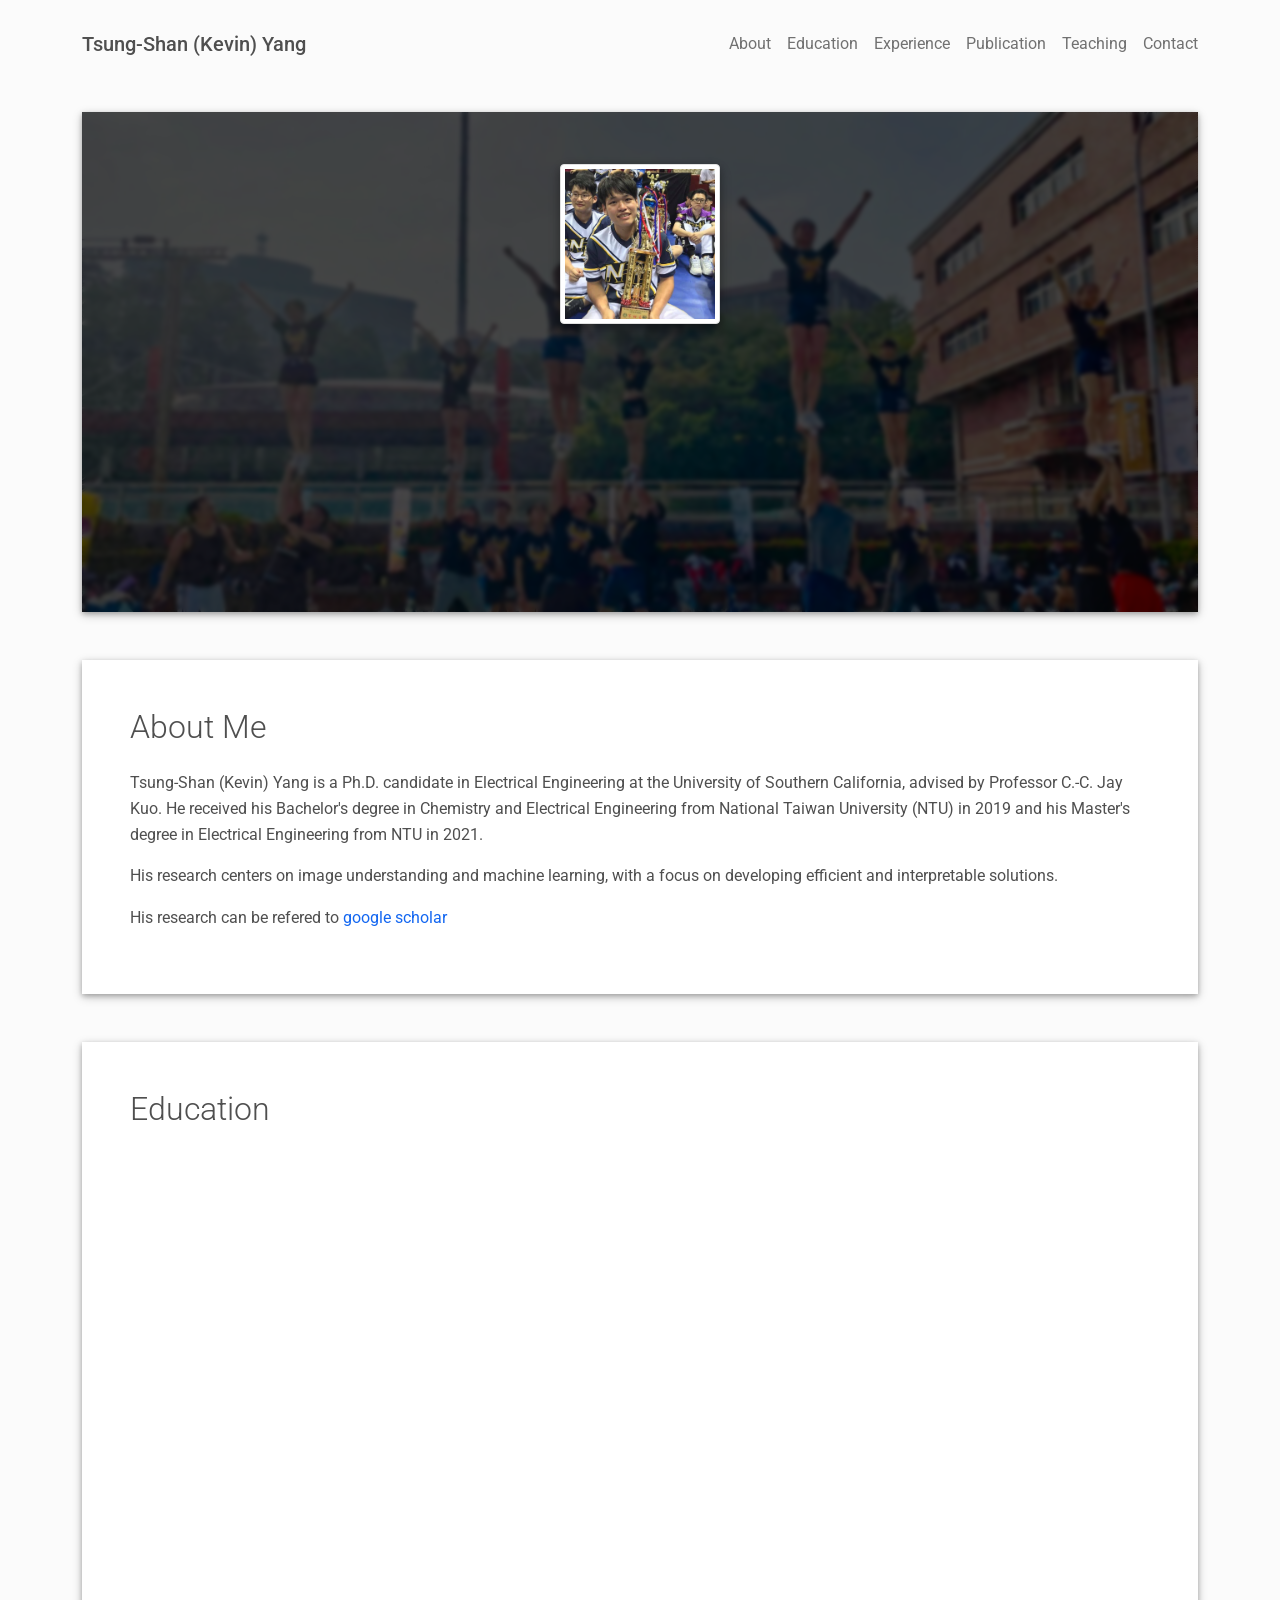
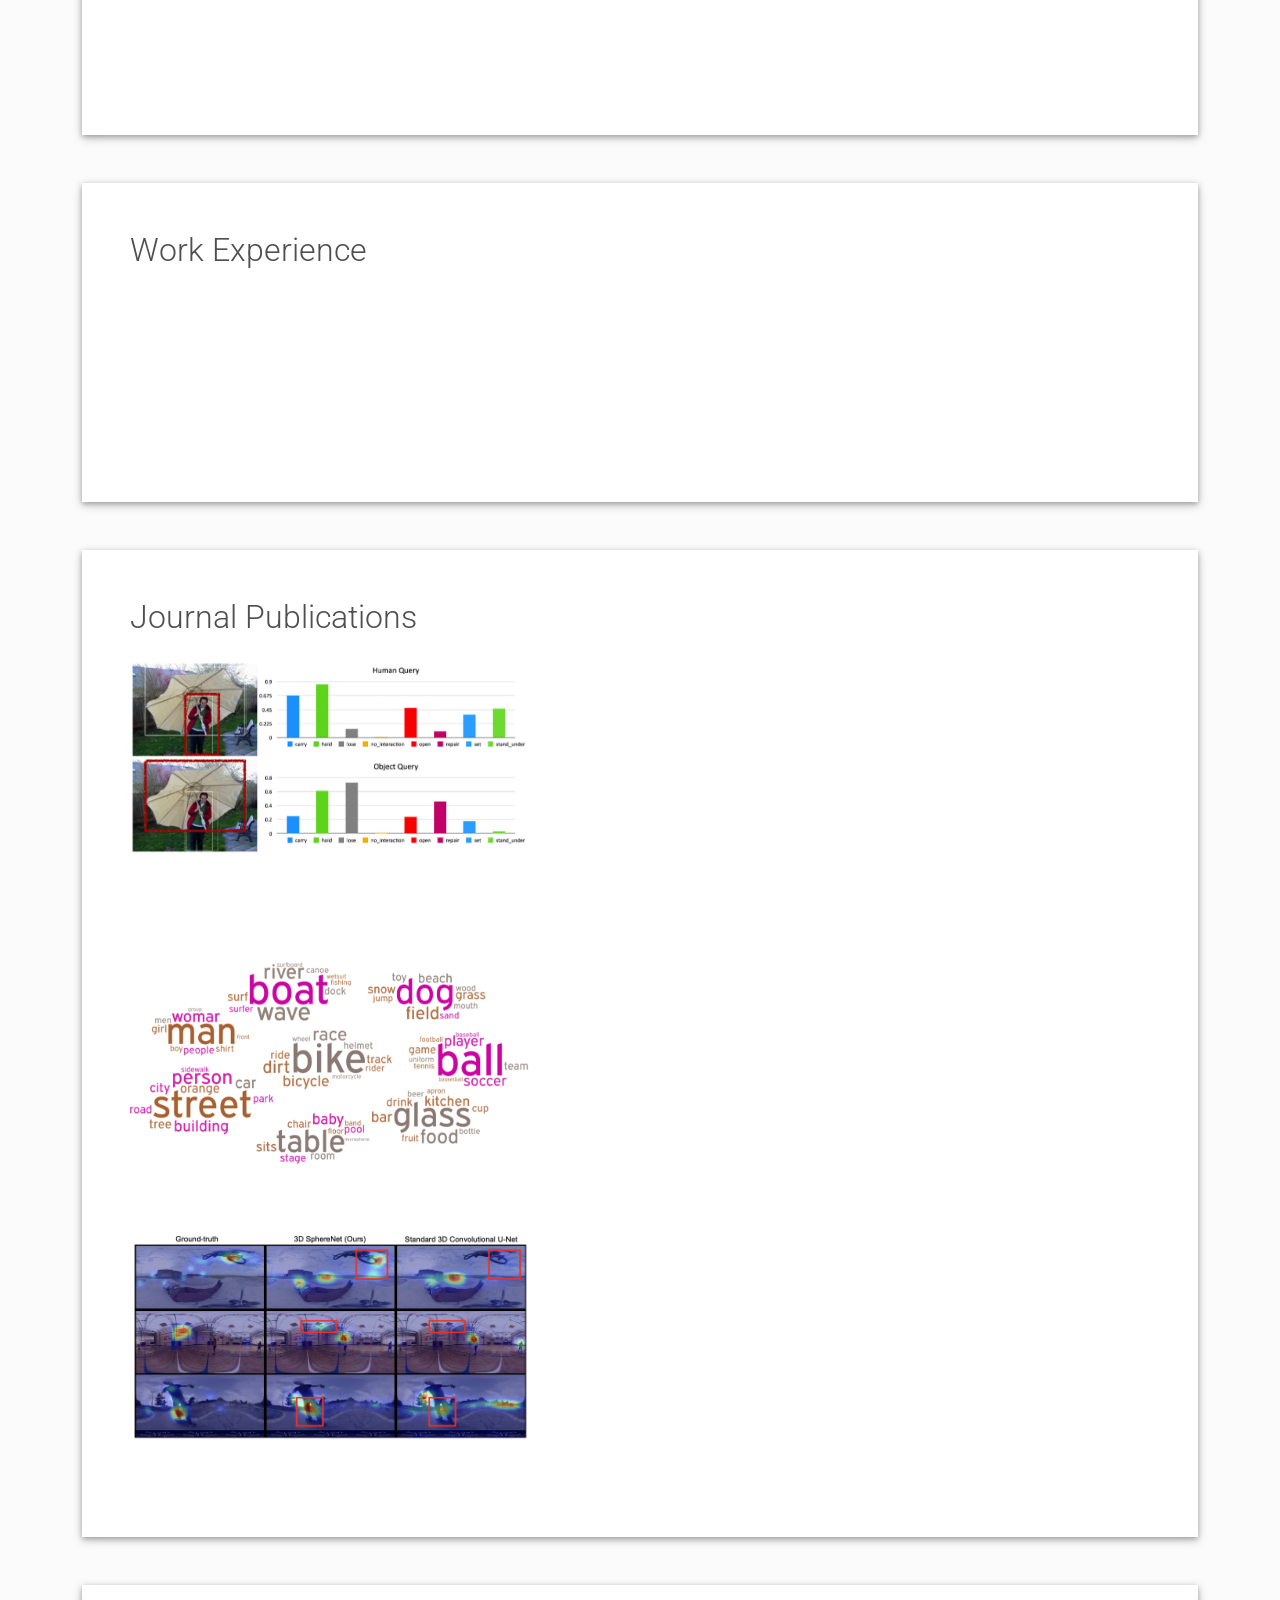
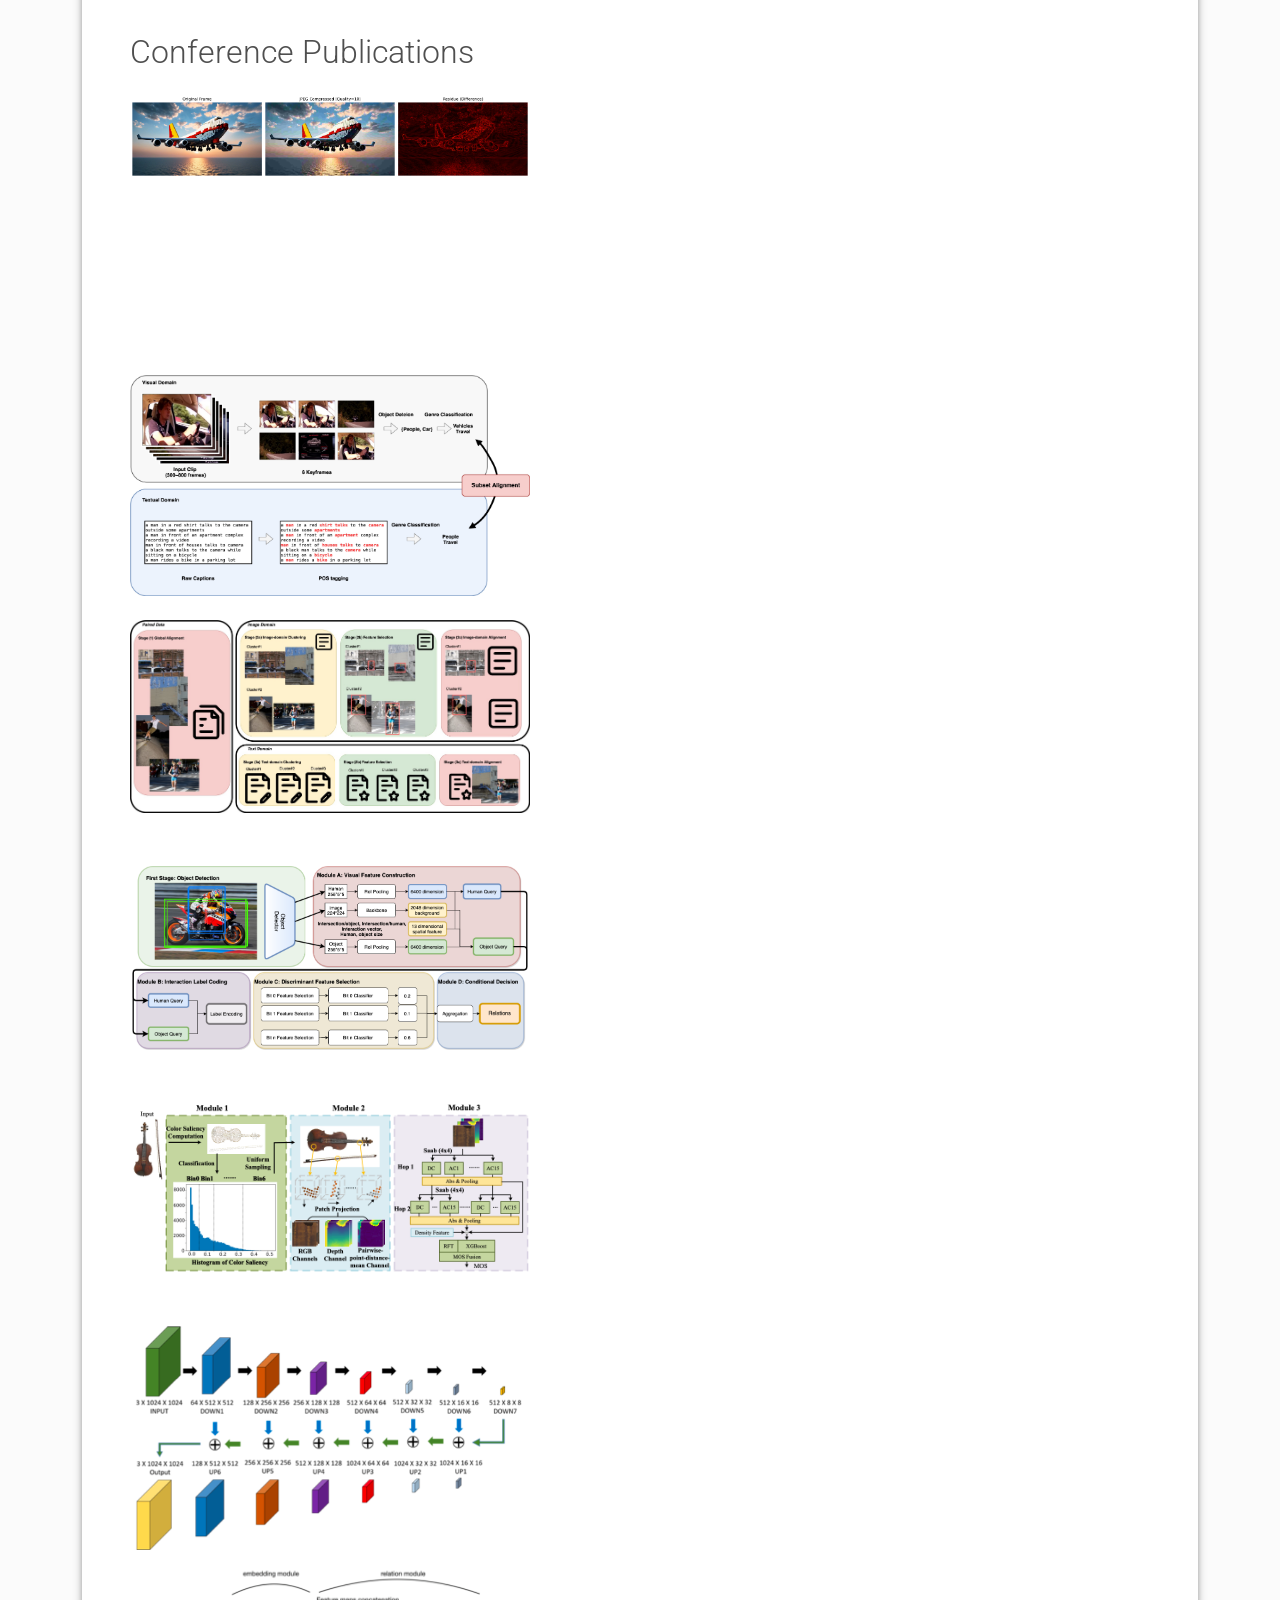
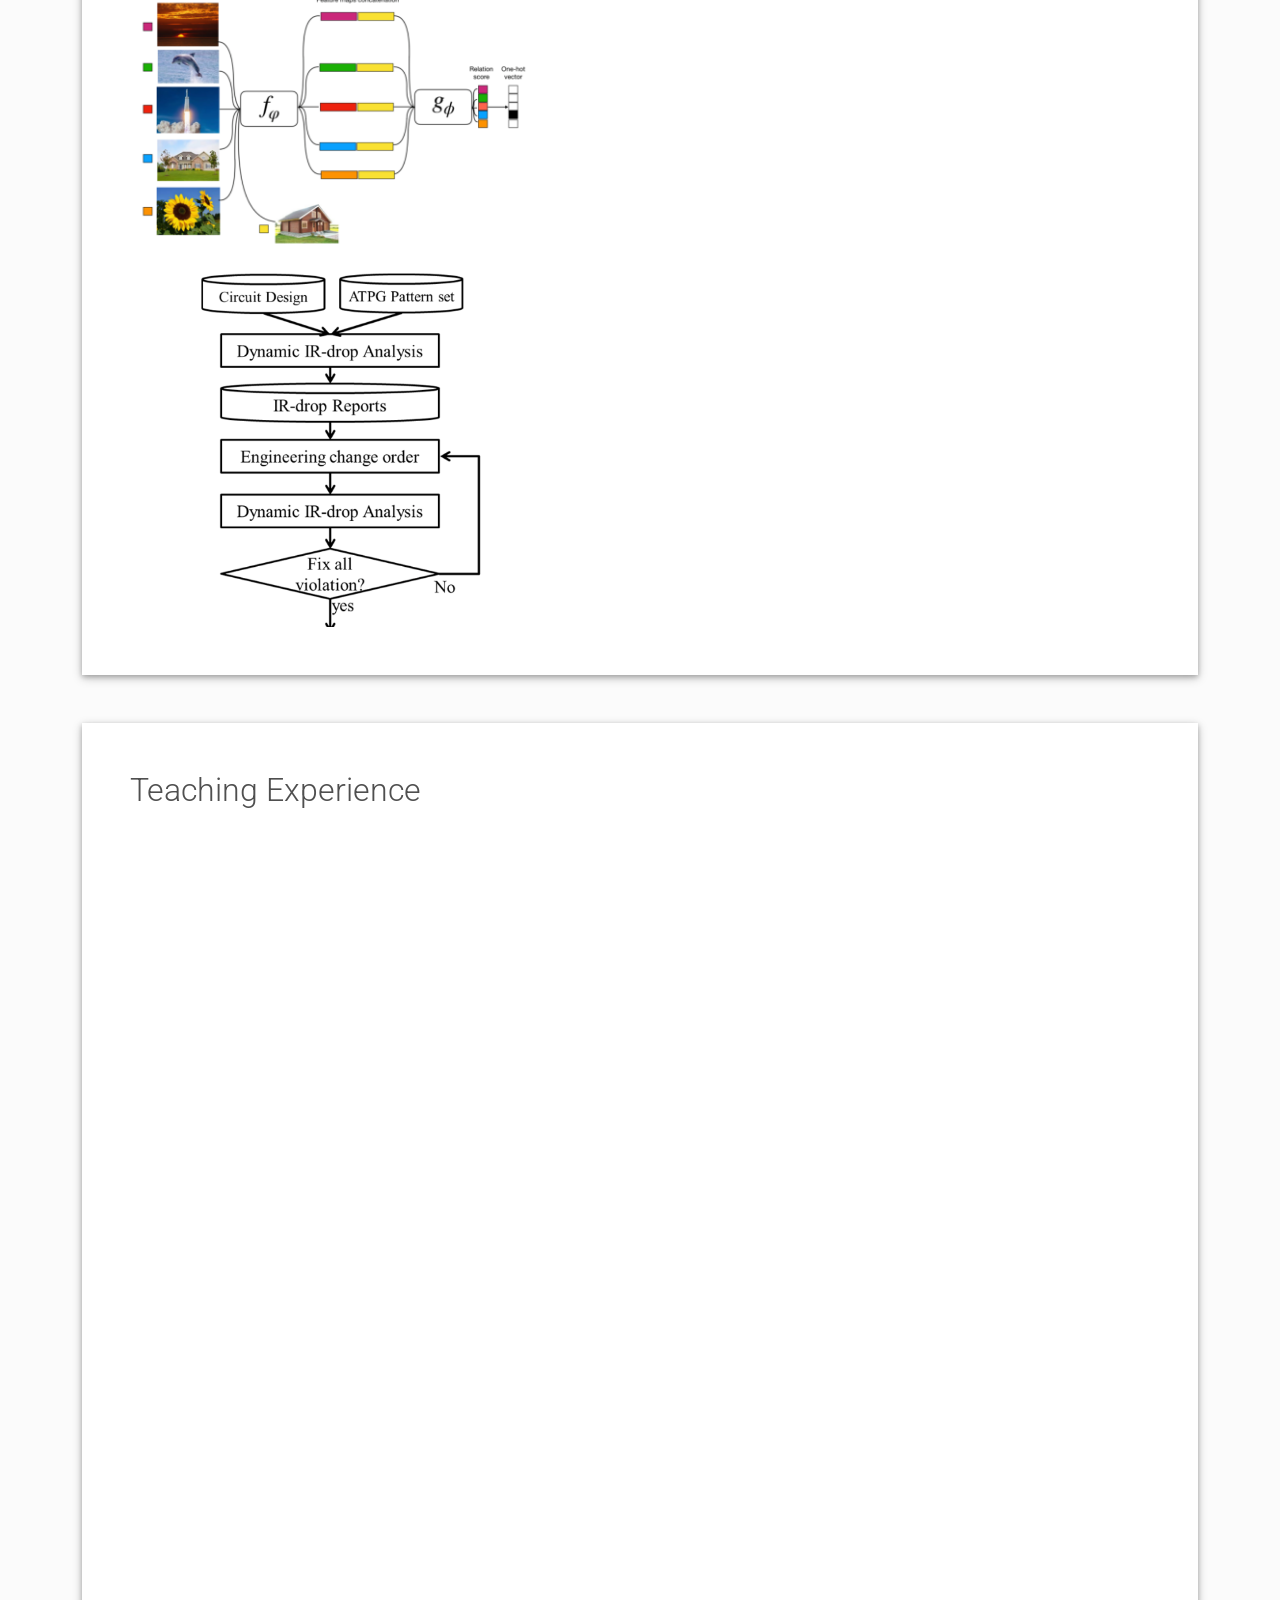
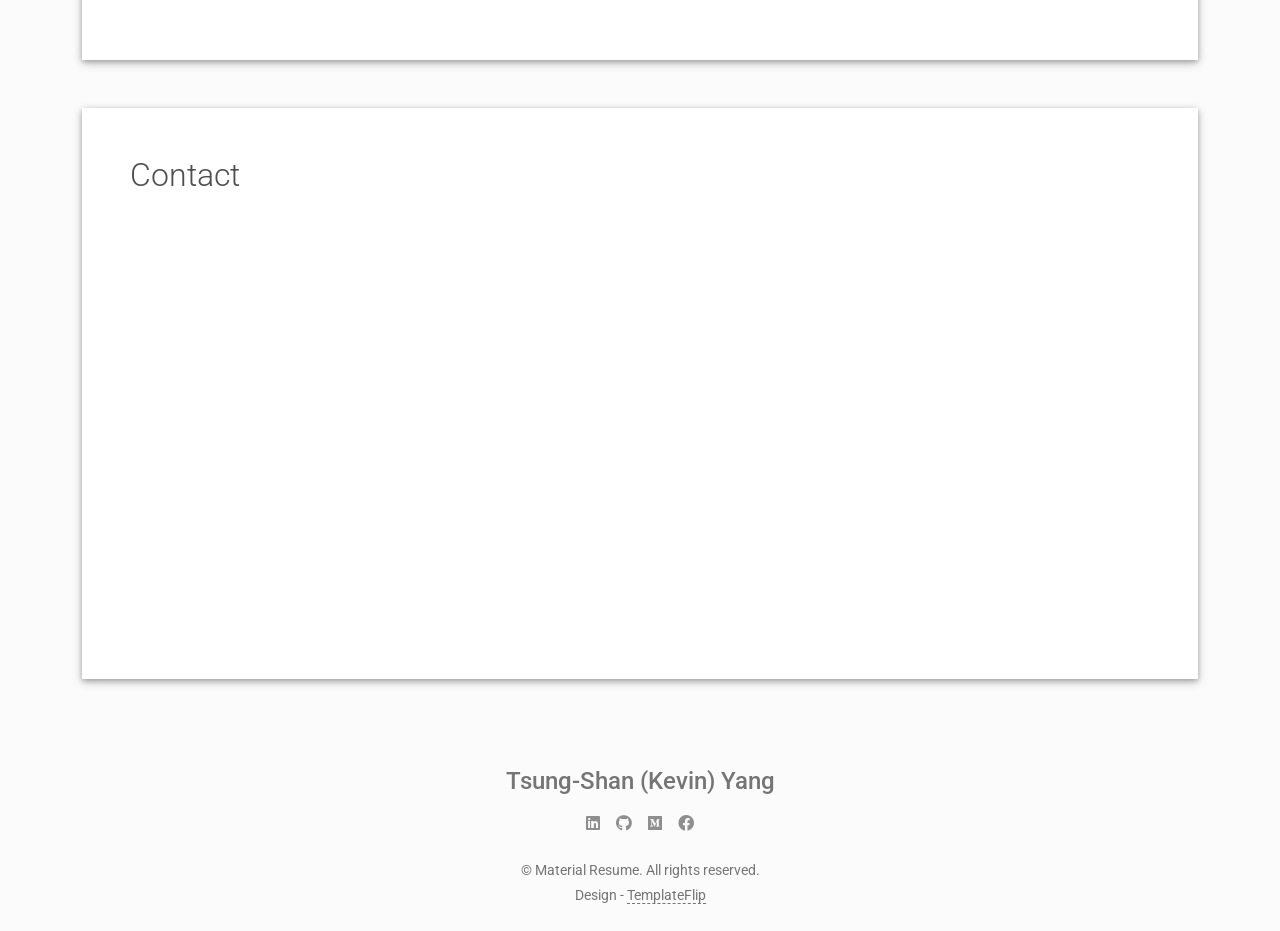
==== index.html @ 8531322b "[1110] update APSIPA, WACV" ====
<!DOCTYPE html>
<html lang="en-US">
  <head>
    <meta charset="UTF-8">
    <meta http-equiv="X-UA-Compatible" content="IE=edge">
    <meta name="viewport" content="width=device-width, initial-scale=1">
    <title> Tsung-Shan (Kevin) Yang </title>
    <link rel="icon" type="image/x-icon" href="favicon.ico">
    <link rel="preconnect" href="https://fonts.gstatic.com" crossorigin="crossorigin"/>
    <link rel="preload" as="style" href="https://fonts.googleapis.com/css2?family=Poppins:wght@600&amp;family=Roboto:wght@300;400;500;700&amp;display=swap"/>
    <link rel="stylesheet" href="https://fonts.googleapis.com/css2?family=Poppins:wght@600&amp;family=Roboto:wght@300;400;500;700&amp;display=swap" media="print" onload="this.media='all'"/>
    <noscript>
      <link rel="stylesheet" href="https://fonts.googleapis.com/css2?family=Poppins:wght@600&amp;family=Roboto:wght@300;400;500;700&amp;display=swap"/>
    </noscript>
    <link href="css/font-awesome/css/all.min.css?ver=1.2.1" rel="stylesheet">
    <link href="css/mdb.min.css?ver=1.2.1" rel="stylesheet">
    <link href="css/aos.css?ver=1.2.1" rel="stylesheet">
    <link href="css/main.css?ver=1.2.1" rel="stylesheet">
    <noscript>
      <style type="text/css">
        [data-aos] {
            opacity: 1 !important;
            transform: translate(0) scale(1) !important;
        }
      </style>
    </noscript>
  </head>
  <body class="bg-light" id="top">
    <header class="d-print-none">
      <div class="container text-center text-lg-left">
        <div class="pt-4 clearfix">
          <h1 class="site-title mb-0">Tsung-Shan (Kevin) Yang</h1>
          <div class="site-nav">
            <nav role="navigation">
              <ul class="nav justify-content-center">
                <li class="nav-item"><a class="nav-link" href="#about" title="About"><span class="menu-title">About</span></a>
                </li>
                <li class="nav-item"><a class="nav-link" href="#education" title="Education"><span class="menu-title">Education</span></a>
                </li>
                <li class="nav-item"><a class="nav-link" href="#working" title="Working"><span class="menu-title">Experience</span></a>
                </li>
                <li class="nav-item"><a class="nav-link" href="#journal-publication" title="Publication"><span class="menu-title">Publication</span></a>
                </li>
                <li class="nav-item"><a class="nav-link" href="#teaching" title="Teaching"><span class="menu-title">Teaching</span></a>
                </li>
                <li class="nav-item"><a class="nav-link" href="#contact" title="Contact"><span class="menu-title">Contact</span></a>
                </li>
              </ul>
            </nav>
          </div>
        </div>
      </div>
    </header>
    <div class="page-content">
      <div class="container">
<div class="resume-container">
  <div class="shadow-1-strong bg-white my-5" id="intro">
    <div class="bg-info text-white">
      <div class="cover bg-image"><img src="images/header-background.jpg"/>
        <div class="mask" style="background-color: rgba(0, 0, 0, 0.7);backdrop-filter: blur(2px);">
          <div class="text-center p-5">
            <div class="avatar p-1"><img class="img-thumbnail shadow-2-strong" src="images/headshot.jpg" width="160" height="160"/></div>
            <div class="header-bio mt-3">
              <div data-aos="zoom-in" data-aos-delay="0">
                <h2 class="h2">Tsung-Shan (Kevin) Yang</h2>
                <p>PhD Candidate at University of Southern California</p>
              </div>
              <div class="header-social mb-3 d-print-none" data-aos="zoom-in" data-aos-delay="200">
                <nav role="navigation">
                  <ul class="nav justify-content-center">
                    <li class="nav-item"><a class="nav-link" href="https://www.linkedin.com/in/tsung-shan-yang" title="Linkedin"><i class="fab fa-linkedin"></i><span class="menu-title sr-only">Linkedin</span></a>
                    </li>
                    <li class="nav-item"><a class="nav-link" href="https://github.com/keevin60907" title="Github"><i class="fab fa-github"></i><span class="menu-title sr-only">Github</span></a>
                    </li>
                    <li class="nav-item"><a class="nav-link" href="https://medium.com/@kevin60907" title="Medium"><i class="fab fa-medium"></i><span class="menu-title sr-only">Medium</span></a>
                    </li>
                    <li class="nav-item"><a class="nav-link" href="https://www.facebook.com/yang.tsungshan" title="Facebook"><i class="fab fa-facebook"></i><span class="menu-title sr-only">Facebook</span></a>
                    </li>
                  </ul>
                </nav>
              </div>
              <div class="d-print-none"><a target="_blank" class="btn btn-outline-light btn-lg shadow-sm mt-1 me-3" href="document/CV-Kevin_Yang.pdf" data-aos="fade-right" data-aos-delay="700">Download CV</a>
                <a class="btn btn-info btn-lg shadow-sm mt-1" href="#contact" data-aos="fade-left" data-aos-delay="700">Contact Me</a>
              </div>
            </div>
          </div>
        </div>
      </div>
    </div>
  </div>
  <div class="shadow-1-strong bg-white my-5 p-5" id="about">
    <div class="about-section">
      <div class="row">
          <h2 class="h2 fw-light mb-4">About Me</h2>
          <p> Tsung-Shan (Kevin) Yang is a Ph.D. candidate in Electrical Engineering at the University of Southern California, advised by Professor C.-C. Jay Kuo. He received his Bachelor's degree in Chemistry and Electrical Engineering from National Taiwan University (NTU) in 2019 and his Master's degree in Electrical Engineering from NTU in 2021.</p> 
          <p> His research centers on image understanding and machine learning, with a focus on developing efficient and interpretable solutions.</p>
          <p> His research can be refered to <a target="_blank" href="https://scholar.google.com/citations?user=rKBY1bEAAAAJ&hl=en" title="google scholar"> google scholar</a></p>
      </div>
    </div>
  </div>
  <div class="shadow-1-strong bg-white my-5 p-5" id="education">
    <div class="education-section">
      <h2 class="h2 fw-light mb-4">Education</h2>
      <div class="timeline">
        <div class="timeline-card timeline-card-success" data-aos="fade-in" data-aos-delay="0">
          <div class="timeline-head px-4 pt-3">
            <div class="h5">Ph.D. Candidate <span class="text-muted h6">from University of Southern California, <i>CA, USA</i></span>          
            </div>
          </div>
          <div class="timeline-body px-4 pb-4">
            <div class="text-muted text-small mb-3">Aug 2022 - Present</div>
            <div> Adivisor: Professor C.-C. Jay Kuo <br> Thesis: Interpretable and Efficient Multi-Modal Data Interplay: Algorithms and Applications </div>
          </div>
        </div>
        <div class="timeline-card timeline-card-success" data-aos="fade-in" data-aos-delay="0">
          <div class="timeline-head px-4 pt-3">
            <div class="h5">Master of Science <span class="text-muted h6">from National Taiwan University, <i>Taipei, Taiwan</i></span>          </div>
          </div>
          <div class="timeline-body px-4 pb-4">
            <div class="text-muted text-small mb-3">Sep 2019 - Jun 2021</div>
            <div> Major in data science <br> Master thesis: <a target="_blank" href="document/publication/Thesis.pdf" title="master thesis"> "Omnidirectional Image Encoding" </a> <br> GPA: 4.04/4.30 </div>
          </div>
        </div>
        <div class="timeline-card timeline-card-success" data-aos="fade-in" data-aos-delay="200">
          <div class="timeline-head px-4 pt-3">
            <div class="h5">Bachelor of Science <span class="text-muted h6">from National Taiwan University, <i>Taipei, Taiwan</i></span>          </div>
          </div>
          <div class="timeline-body px-4 pb-4">
            <div class="text-muted text-small mb-3">Sep 2014 - Jun 2019</div>
            <div> Double major in Chemistry and Electrical Engineering <br> GPA: 3.81/4.30 <br> Dean's List for 2 semesters (2014 Fall, 2015 Spring)</div>
          </div>
        </div>
      </div>
    </div>
  </div>
  <div class="shadow-1-strong bg-white my-5 p-5" id="working">
    <div class="work-experience-section">
      <h2 class="h2 fw-light mb-4"> Work Experience </h2>
      <div class="timeline">
        <div class="timeline-card timeline-card-info" data-aos="fade-in" data-aos-delay="0">
          <div class="timeline-head px-4 pt-3">
            <div class="h5"> Machine Learning Engineer <span class="text-muted h6"> at TikTok Inc. </span></div>
          </div>
          <div class="timeline-body px-4 pb-4">
            <div class="text-muted text-small mb-3"> 2025 May - Present </div>
            <div> Developed an efficient AI-generated video detection model using lightweight architectures.
              <br> Achieved state-of-the-art performance with only 3% of model parameters and a 98% reduction in inference time. 
            </div>
          </div>
        </div>
      </div>
    </div>
  </div>
  <div class="shadow-1-strong bg-white my-5 p-5 d-print-none" id="journal-publication">
    <div class="publication-section">
      <h2 class="h2 fw-light mb-4">Journal Publications</h2>
    
      <div class="row g-0">
        <div class="col-md-6"><a href="document/publication/CVIU25.pdf" target="_blank"><img class="img-fluid" src="images/CVIU25.png" width="400" height="250"/></a></div>
        <div class="col-md-6 d-flex align-items-center" data-aos="fade-right" data-aos-delay="30">
          <div class="m-4 mt-md-2">
            <p class="text-teal text-small"> HOI Detection / Image Understanding / Green Learning </p>
            <h3> Efficient human–object-interaction (EHOI) detection via interaction label coding and Conditional Decision </h3>
            <p class="text-muted"> <i> Computer Vision and Image Understanding (2025) </i> </p>
            <p class="text-muted"> A lightweight and human sensible human-object interaction detector. </p>
          </div>
        </div>
      </div>

      <div class="row g-0">
        <div class="col-md-6"><a href="document/publication/APSIPA_TSIP25.pdf" target="_blank"><img class="img-fluid" src="images/TSIP25.png" width="400" height="250"/></a></div>
        <div class="col-md-6 d-flex align-items-center" data-aos="fade-left" data-aos-delay="30">
          <div class="m-4 mt-md-2">
            <p class="text-teal text-small"> Multimodal Alignment / Image Understanding / Green Learning </p>
            <h3> Image-Text Retrieval via Green Explainable Multi-modal Alignment (GEMMA) </h3>
            <p class="text-muted"> <i> APSIPA Transactions on Signal and Information Processing (2025) </i> </p>
            <p class="text-muted"> Explainable alignment for features from two separately trained models in different modalities (image and text). </p>
          </div>
        </div>
      </div>

      <div class="row g-0">
        <div class="col-md-6"><a href="document/publication/Access23.pdf" target="_blank"><img class="img-fluid" src="images/Access23.png" width="400" height="250"/></a></div>
        <div class="col-md-6 d-flex align-items-center" data-aos="fade-right" data-aos-delay="30">
          <div class="m-4 mt-md-2">
            <p class="text-teal text-small"> Omnidirectional Video / Saliency Detection / Center Bias </p>
            <h3> Viewing Bias Matters in 360 Videos Visual Saliency Prediction </h3>
            <p class="text-muted"> <i> IEEE Access (2023) </i> </p>
            <p class="text-muted"> Statistically analyze the human-bias in saliency maps and generalize the spherical kernel to time series data. </p>
          </div>
        </div>
      </div>
    </div>
  </div>

  <!-- Conference Publications -->
  <div class="shadow-1-strong bg-white my-5 p-5 d-print-none" id="conference-publication">
    <div class="publication-section">
      <h2 class="h2 fw-light mb-4">Conference Publications</h2>
      <div class="row g-0">
        <div class="col-md-6"><a href="document/publication/WACV26.pdf" target="_blank"><img class="img-fluid" src="images/WACV26.png" width="400" height="250"/></a></div>
        <div class="col-md-6 d-flex align-items-center" data-aos="fade-right" data-aos-delay="30">
          <div class="m-4 mt-md-2">
            <p class="text-teal text-small"> Video Understanding / Generated Content Detection / Efficient AI</p>
            <h3> SVD-Det: A Lightweight Framework for Video Forgery Detection Using Semantic and Visual Defect Cues <i>(WACV' 26)</i></h3>
            <p class="text-muted"> 97% smaller, 98% faster, while achieving +2.7% higher AUC for AIGC video forgery detection. </p>
          </div>
        </div>
      </div>
      <div class="row g-0">
        <div class="col-md-6"><a href="document/publication/APSIPA25.pdf" target="_blank"><img class="img-fluid" src="images/APSIPA25.jpg" width="400" height="250"/></a></div>
        <div class="col-md-6 d-flex align-items-center" data-aos="fade-left" data-aos-delay="30">
          <div class="m-4 mt-md-2">
            <p class="text-teal text-small"> Multimodal Alignment / Video Understanding / Green Learning </p>
            <h3> Interpretable Video-Text Alignment (VTA) for Cross-Modal Retrieval <i>(APSIPA ASC' 24)</i></h3>
            <p class="text-muted"> Deploy an explainable ranking pipeline for video-text retrieval, reducing 97% trainable parameters. </p>
          </div>
        </div>
      </div>
      <div class="row g-0">
        <div class="col-md-6"><a href="document/publication/APSIPA24.pdf" target="_blank"><img class="img-fluid" src="images/APSIPA24.jpg" width="400" height="250"/></a></div>
        <div class="col-md-6 d-flex align-items-center" data-aos="fade-right" data-aos-delay="30">
          <div class="m-4 mt-md-2">
            <p class="text-teal text-small"> Multimodal Alignment / Image Understanding / Green Learning </p>
            <h3> GMA: Green Multi-Modal Alignment for Image-Text Retrieval <i>(APSIPA ASC' 24)</i></h3>
            <p class="text-muted"> Explainable alignment for features from two separately trained models in different modalities (image and text). </p>
          </div>
        </div>
      </div>
      <div class="row g-0">
        <div class="col-md-6"><a href="document/publication/MIPR24.pdf" target="_blank"><img class="img-fluid" src="images/MIPR24.jpg" width="400" height="250"/></a></div>
        <div class="col-md-6 d-flex align-items-center" data-aos="fade-left" data-aos-delay="30">
          <div class="m-4 mt-md-2">
            <p class="text-teal text-small"> Human-Object Interaction Detection / Image Understanding / Green Learning </p>
            <h3> GHOI: A Green Human-Object-Interaction Detector <i>(IEEE MIPR' 24)</i></h3>
            <p class="text-muted"> A lightweight and human sensible human-object interaction detector. </p>
          </div>
        </div>
      </div>
      <div class="row g-0">
        <div class="col-md-6"><a href="document/publication/ICIP23.pdf" target="_blank"><img class="img-fluid" src="images/ICIP23.png" width="400" height="250"/></a></div>
        <div class="col-md-6 d-flex align-items-center" data-aos="fade-right" data-aos-delay="30">
          <div class="m-4 mt-md-2">
            <p class="text-teal text-small"> Point Cloud / Quality Assessment / Green Learning </p>
            <h3> BPQA: A Blind Point Cloud Quality Assessment Method <i>(IEEE ICIP' 23)</i></h3>
            <p class="text-muted"> A point cloud quality assessment with statistical feature extraction and interpretable learning scheme. </p>
          </div>
        </div>
      </div>
      <div class="row g-0">
        <div class="col-md-6"><a href="document/publication/CVPR20.pdf" target="_blank"><img class="img-fluid" src="images/CVPR20.jpg" width="400" height="250"/></a></div>
        <div class="col-md-6 d-flex align-items-center" data-aos="fade-left" data-aos-delay="30">
          <div class="m-4 mt-md-2">
            <p class="text-teal text-small"> Dehazing / Real World Image / Deep Learning </p>
            <h3> NTIRE 2020 Challenge on NonHomogeneous Dehazing <i>(IEEE CVPR' 20)</i></h3>
            <p class="text-muted"> Propose an attention refinement block of the deep learning model. </p>
          </div>
        </div>
      </div>
      <div class="row g-0">
        <div class="col-md-6"><a href="document/publication/CVGIP18.pdf" target="_blank"><img class="img-fluid" src="images/CVGIP18.jpg" width="400" height="250"/></a></div>
        <div class="col-md-6 d-flex align-items-center" data-aos="fade-right" data-aos-delay="30">
          <div class="m-4 mt-md-2">
            <p class="text-teal text-small"> Few Shot Learning / Clustering / Deep Learning </p>
            <h3> Few Shot Learning With Difficult Setting <i>(CVGIP' 18)</i></h3>
            <p class="text-muted"> Analyze the different approaches of few shot learning. </p>
          </div>
        </div>
      </div>
      <div class="row g-0">
        <div class="col-md-6"><a href="document/publication/VTS18.pdf" target="_blank"><img class="img-fluid" src="images/VTS18.jpg" width="400" height="250"/></a></div>
        <div class="col-md-6 d-flex align-items-center" data-aos="fade-left" data-aos-delay="30">
          <div class="m-4 mt-md-2">
            <p class="text-teal text-small"> IC design / Machine Learning</p>
            <h3> IR Drop Prediction of ECO-Revised Circuits Using Machine Learning <i>(IEEE VTS' 18)</i></h3>
            <p class="text-muted"> Reduce 30X simulation time through deep learning. </p>
          </div>
        </div>
      </div>
    </div>
  </div>
  <div class="shadow-1-strong bg-white my-5 p-5" id="teaching">
    <div class="work-experience-section">
      <h2 class="h2 fw-light mb-4"> Teaching Experience </h2>
      <div class="timeline">
        <div class="timeline-card timeline-card-info" data-aos="fade-in" data-aos-delay="0">
          <div class="timeline-head px-4 pt-3">
            <div class="h5"> T.A. of Introduction to Computer Programming <span class="text-muted h6"> at University of Southern California </span></div>
          </div>
          <div class="timeline-body px-4 pb-4">
            <div class="text-muted text-small mb-3"> 2024 Fall </div>
            <div> Design C++ projects and lead the lab sections. <br> Introduction to the basic c++ syntax and algorithms. </div>
          </div>
        </div>
        <div class="timeline-card timeline-card-info" data-aos="fade-in" data-aos-delay="0">
          <div class="timeline-head px-4 pt-3">
            <div class="h5"> T.A. of Systems for Machine Learning <span class="text-muted h6"> at University of Southern California </span></div>
          </div>
          <div class="timeline-body px-4 pb-4">
            <div class="text-muted text-small mb-3"> 2024 Spring, 2025 Spring </div>
            <div> Impelement LLM finutuing and inferencing. <br> Design deep learning projects and assignments. </div>
          </div>
        </div>
        <div class="timeline-card timeline-card-info" data-aos="fade-in" data-aos-delay="0">
          <div class="timeline-head px-4 pt-3">
            <div class="h5"> T.A. of Machine Learning <span class="text-muted h6"> at National Taiwan University </span></div>
          </div>
          <div class="timeline-body px-4 pb-4">
            <div class="text-muted text-small mb-3"> 2019 Fall, 2020 Fall </div>
            <div> Design assignment about theoretical analysis and deep learning projects. <br> Maintain the course website. </div>
          </div>
        </div>
        <div class="timeline-card timeline-card-info" data-aos="fade-in" data-aos-delay="50">
          <div class="timeline-head px-4 pt-3">
            <div class="h5"> T.A. of Data Structure <span class="text-muted h6"> at National Taiwan University </span></div>
          </div>
          <div class="timeline-body px-4 pb-4">
            <div class="text-muted text-small mb-3"> 2020 Spring </div>
            <div> Design assignment about theoretical analysis and data structure implementation. </div>
          </div>
        </div>
        <div class="timeline-card timeline-card-info" data-aos="fade-in" data-aos-delay="100">
          <div class="timeline-head px-4 pt-3">
            <div class="h5"> T.A. of General Chemistry <span class="text-muted h6"> at National Taiwan University </span></div>
          </div>
          <div class="timeline-body px-4 pb-4">
            <div class="text-muted text-small mb-3"> 2018 Fall </div>
            <div> Lead group discussion and provide hints of assignments. <br> Provide 2 hour TA class each week for over 300 students. </div>
          </div>
        </div>
      </div>
    </div>
  </div>
  <div class="shadow-1-strong bg-white my-5 p-5" id="contact">
    <div class="contant-section">
      <h2 class="h2 fw-light text mb-4">Contact</h2>
      <div class="row mb-4">
        <div class="col" data-aos="fade-left" data-aos-delay="200">
          <div class="mt-1">
            <!--
            <div class="h6"><i class="fas fa-phone pe-2 text-muted" style="width:24px;opacity:0.85;"></i> +886 919-255-328 </div>
            -->
            <div class="h6"><i class="far fa-envelope pe-2 text-muted" style="width:24px;opacity:0.85;"></i> tsungsha AT usc.edu </div>
          </div>
          <div class="mt-5 d-print-none"><form action="https://formspree.io/f/xgedzwab"
    method="POST">
  <div class="form-outline mb-4">
    <input name="name" type="text" id="name" class="form-control" required/>
    <label class="form-label" for="name"> Name </label>
  </div>
  <div class="form-outline mb-4">
    <input type="email" name="email" id="email" class="form-control" required/>
    <label class="form-label" for="email"> Email address </label>
  </div>
  <div class="form-outline mb-4">
    <textarea name="message" class="form-control" style="resize: none;" id="message" rows="4" required></textarea>
    <label class="form-label" for="message"> Message </label>
  </div>
  <button class="btn btn-info btn-block mb-4" type="submit"> Send </button>
</form>
          </div>
        </div>
        </div>
    </div>
  </div>
</div></div>
    </div>
    <footer class="pt-4 pb-4 text-muted text-center d-print-none">
      <div class="container">
        <div class="my-3">
          <div class="h4">Tsung-Shan (Kevin) Yang</div>
          <div class="footer-nav">
            <nav role="navigation">
              <ul class="nav justify-content-center">
                <!--
                <li class="nav-item"><a class="nav-link" href="https://twitter.com/templateflip" title="Twitter"><i class="fab fa-twitter"></i><span class="menu-title sr-only">Twitter</span></a>
                </li>
                -->
                <li class="nav-item"><a class="nav-link" href="https://www.linkedin.com/in/tsung-shan-yang" title="Linkedin"><i class="fab fa-linkedin"></i><span class="menu-title sr-only">Linkedin</span></a>
                </li>
                <li class="nav-item"><a class="nav-link" href="https://github.com/keevin60907" title="Github"><i class="fab fa-github"></i><span class="menu-title sr-only">Github</span></a>
                </li>
                <li class="nav-item"><a class="nav-link" href="https://medium.com/@kevin60907" title="Medium"><i class="fab fa-medium"></i><span class="menu-title sr-only">Medium</span></a>
                </li>
                <li class="nav-item"><a class="nav-link" href="https://www.facebook.com/yang.tsungshan" title="Facebook"><i class="fab fa-facebook"></i><span class="menu-title sr-only">Facebook</span></a>
                </li>
              </ul>
            </nav>
          </div>
        </div>
        <div class="text-small">
          <div class="mb-1">&copy; Material Resume. All rights reserved.</div>
          <div>Design - <a href="https://templateflip.com/" target="_blank">TemplateFlip</a></div>
        </div>
      </div>
    </footer>
    <script src="scripts/mdb.min.js?ver=1.2.1"></script>
    <script src="scripts/aos.js?ver=1.2.1"></script>
    <script src="scripts/main.js?ver=1.2.1"></script>
  </body>
</html>
---- css/main.css ----
/* Timeline custom component */
.timeline-card {
  position: relative;
  margin-left: 16px; }

.timeline-card:before {
  content: '';
  display: inline-block;
  position: absolute;
  background-color: #fff;
  border-radius: 100%;
  width: 24px;
  height: 24px;
  top: 16px;
  left: -12px;
  border: 5px solid;
  z-index: 2; }

.timeline-body {
  border-left: 2px solid #E6E9ED; }

.timeline-card-primary:before {
  border-color: var(--bs-primary); }

.timeline-card-info:before {
  border-color: var(--bs-info); }

.timeline-card-secondary:before {
  border-color: var(--bs-secondary); }

.timeline-card-success:before {
  border-color: var(--bs-teal); }

html {
  scroll-behavior: smooth; }

html, body {
  overflow-x: hidden; }

.container {
  max-width: 1140px; }

.site-title {
  font-size: 1.25rem;
  line-height: 2.5rem; }

.nav-link {
  padding: 0;
  font-size: 1rem;
  line-height: 2.5rem;
  color: inherit;
  opacity: 0.8; }

.header-social .nav-link {
  font-size: 1.25rem; }

.nav-link:hover,
.nav-link:focus {
  color: inherit;
  opacity: 1; }

.nav-item + .nav-item {
  margin-left: 1rem; }

.cover {
  height: 500px; }

.cover > img {
  -o-object-fit: cover;
     object-fit: cover;
  width: auto; }

.progress-bar {
  text-transform: uppercase;
  font-size: 10px;
  letter-spacing: 1px; }

.text-small {
  font-size: 0.85rem; }

.text-teal {
  color: var(--bs-teal); }

footer a:not(.nav-link) {
  color: inherit;
  border-bottom: 1px dashed;
  text-decoration: none;
  cursor: pointer; }

@media (min-width: 48em) {
  .site-title {
    float: left; }
  .site-nav {
    float: right; } }

@media (max-width: 767px) {
  /* disable animations on mobile */
  [data-aos] {
    opacity: 1 !important;
    transform: translate(0) scale(1) !important; }
  .p-5 {
    padding: 2.5rem 2rem !important; }
  .portfolio-section .m-5 {
    margin: 2rem 0 1rem !important; }
  .portfolio-reverse {
    flex-direction: column-reverse; }
  .portfolio-reverse .text-end {
    text-align: start !important; } }

@media print {
  [data-aos] {
    opacity: 1 !important;
    transform: translate(0) scale(1) !important; }
  body.bg-light {
    background-color: #fff !important; }
  .container {
    width: auto;
    max-width: 100%;
    padding: 0; }
  .cover {
    height: 360px;
    margin-bottom: 1.5rem; }
  .cover > img {
    display: none; }
  .shadow-1-strong {
    box-shadow: none !important; }
  .resume-container > .my-5 {
    margin: 0 !important; }
  .my-5.p-5 {
    padding: 1.5rem 0 !important; }
  .about-section {
    padding: 0 !important; }
  .skills-section,
  .work-experience-section,
  .education-section,
  .portfolio-section,
  .reference-section,
  .contact-section {
    padding: 0 !important; }
  .page-break {
    padding-top: 5rem;
    page-break-before: always; } }
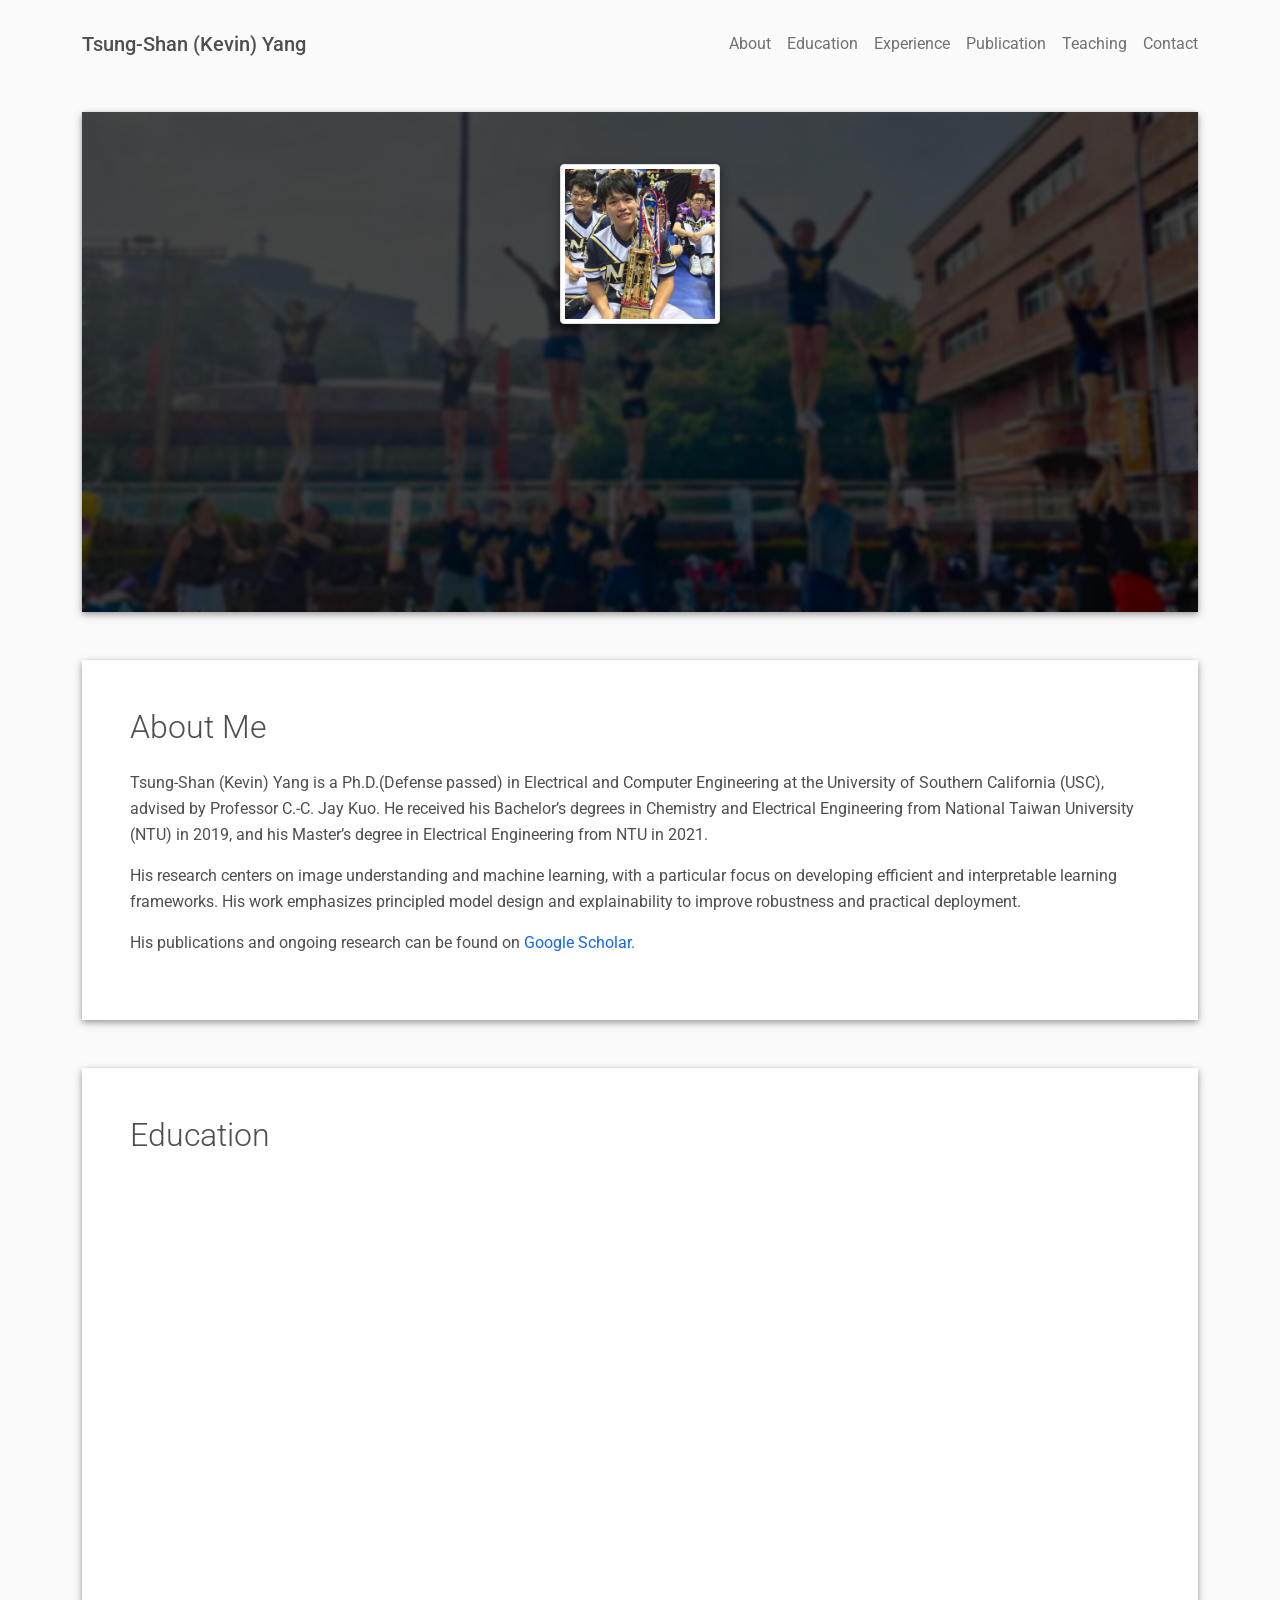
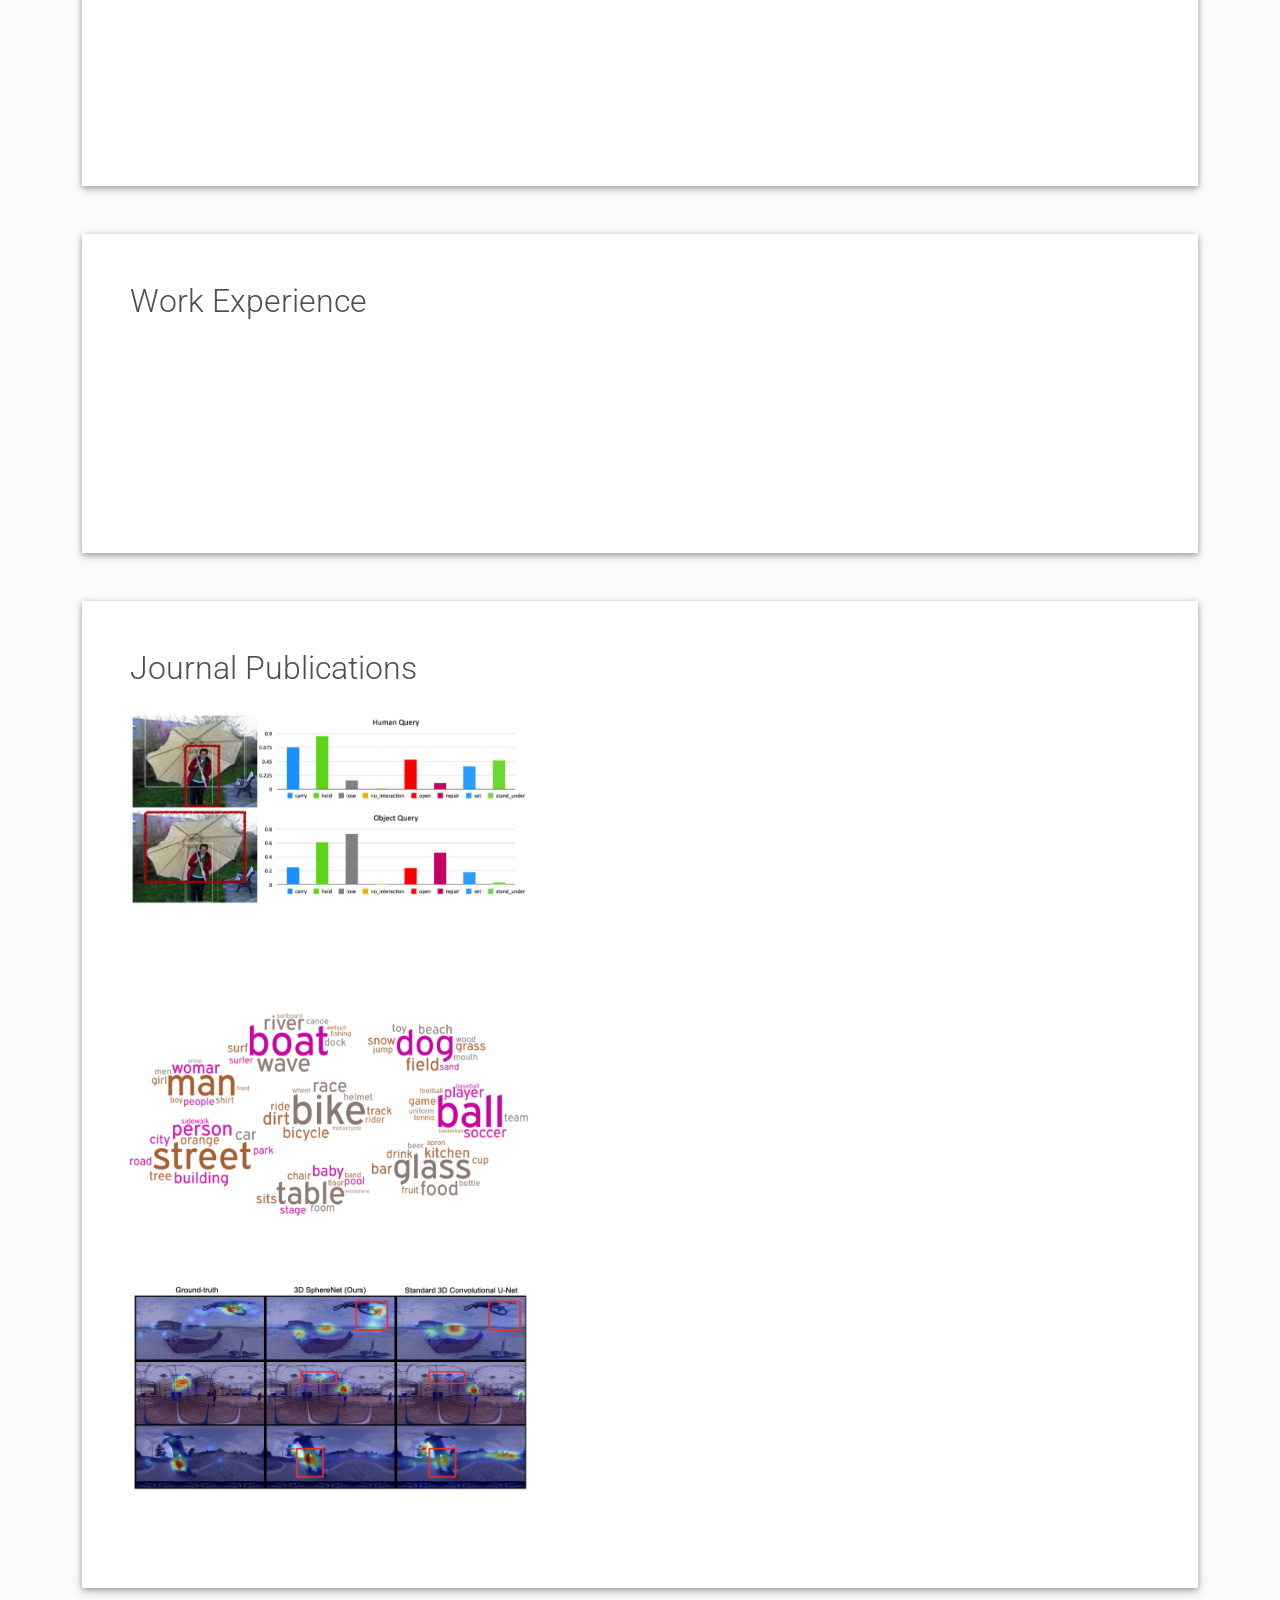
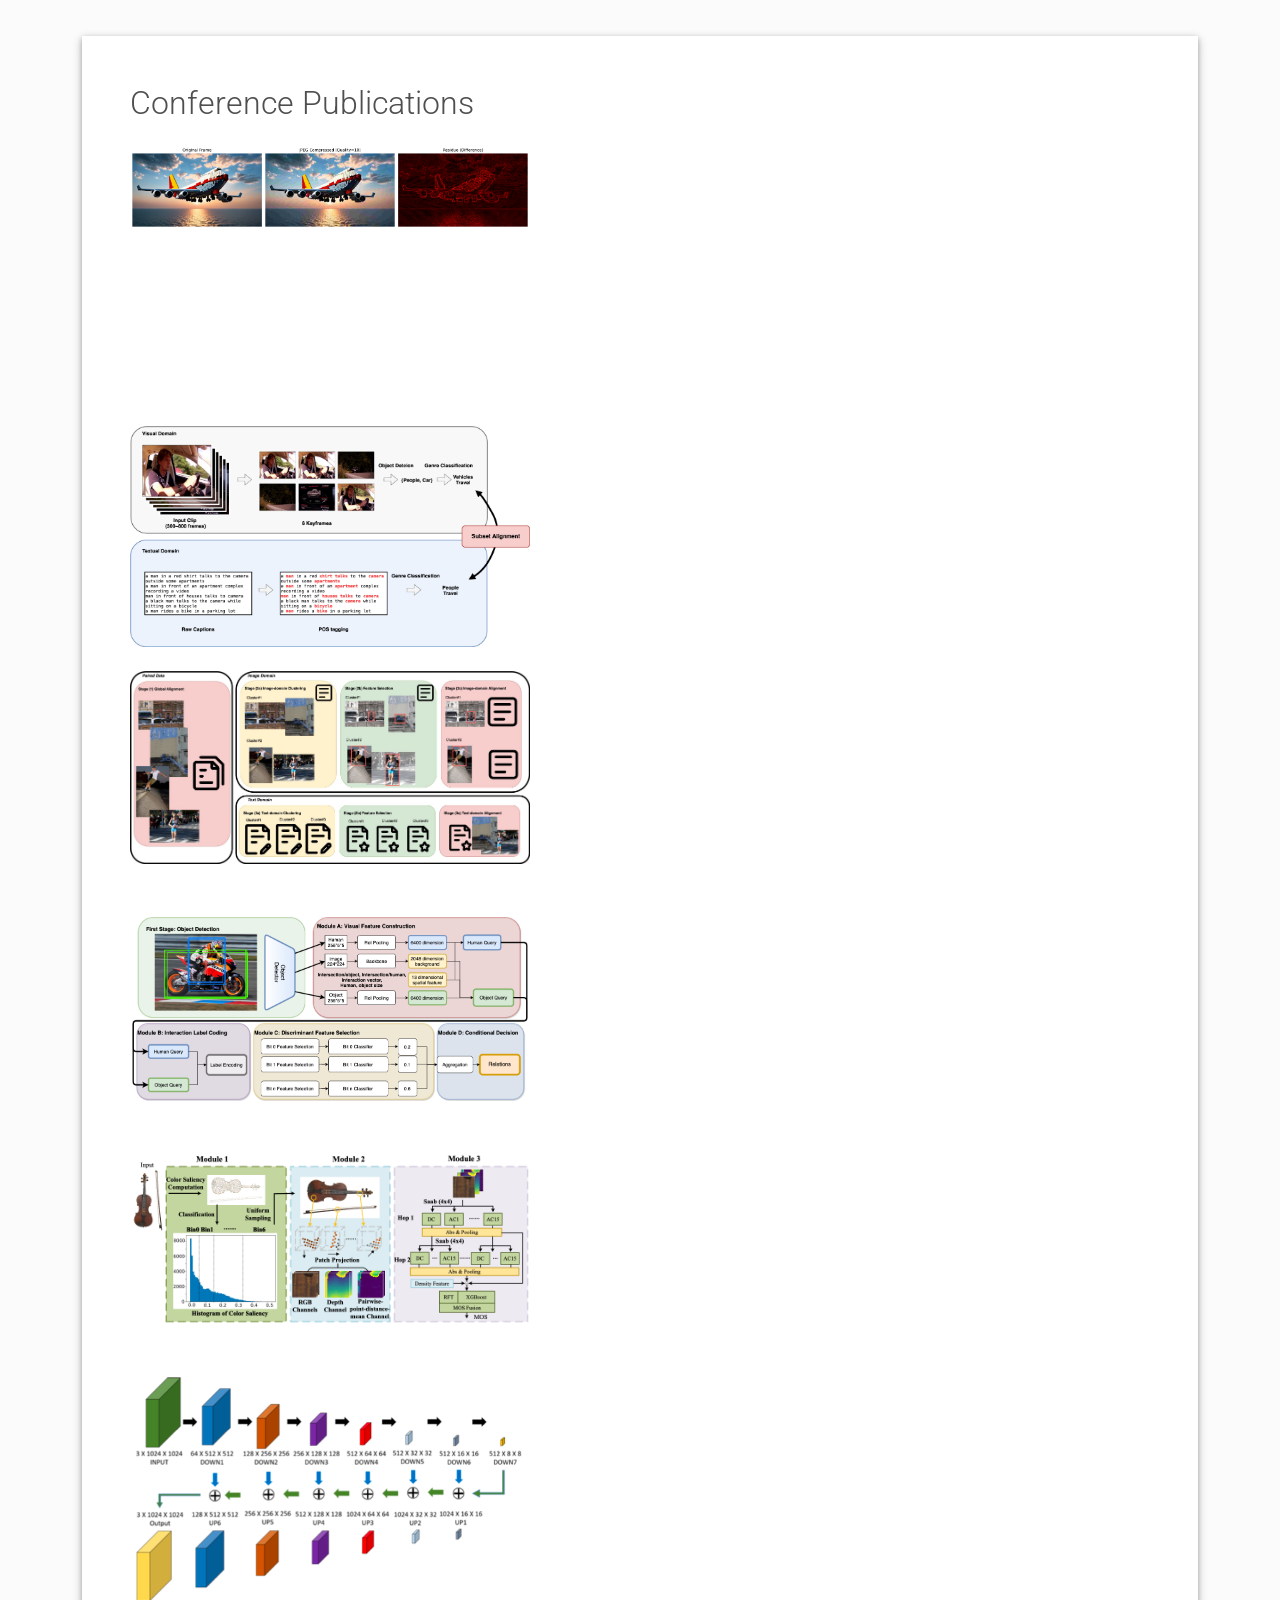
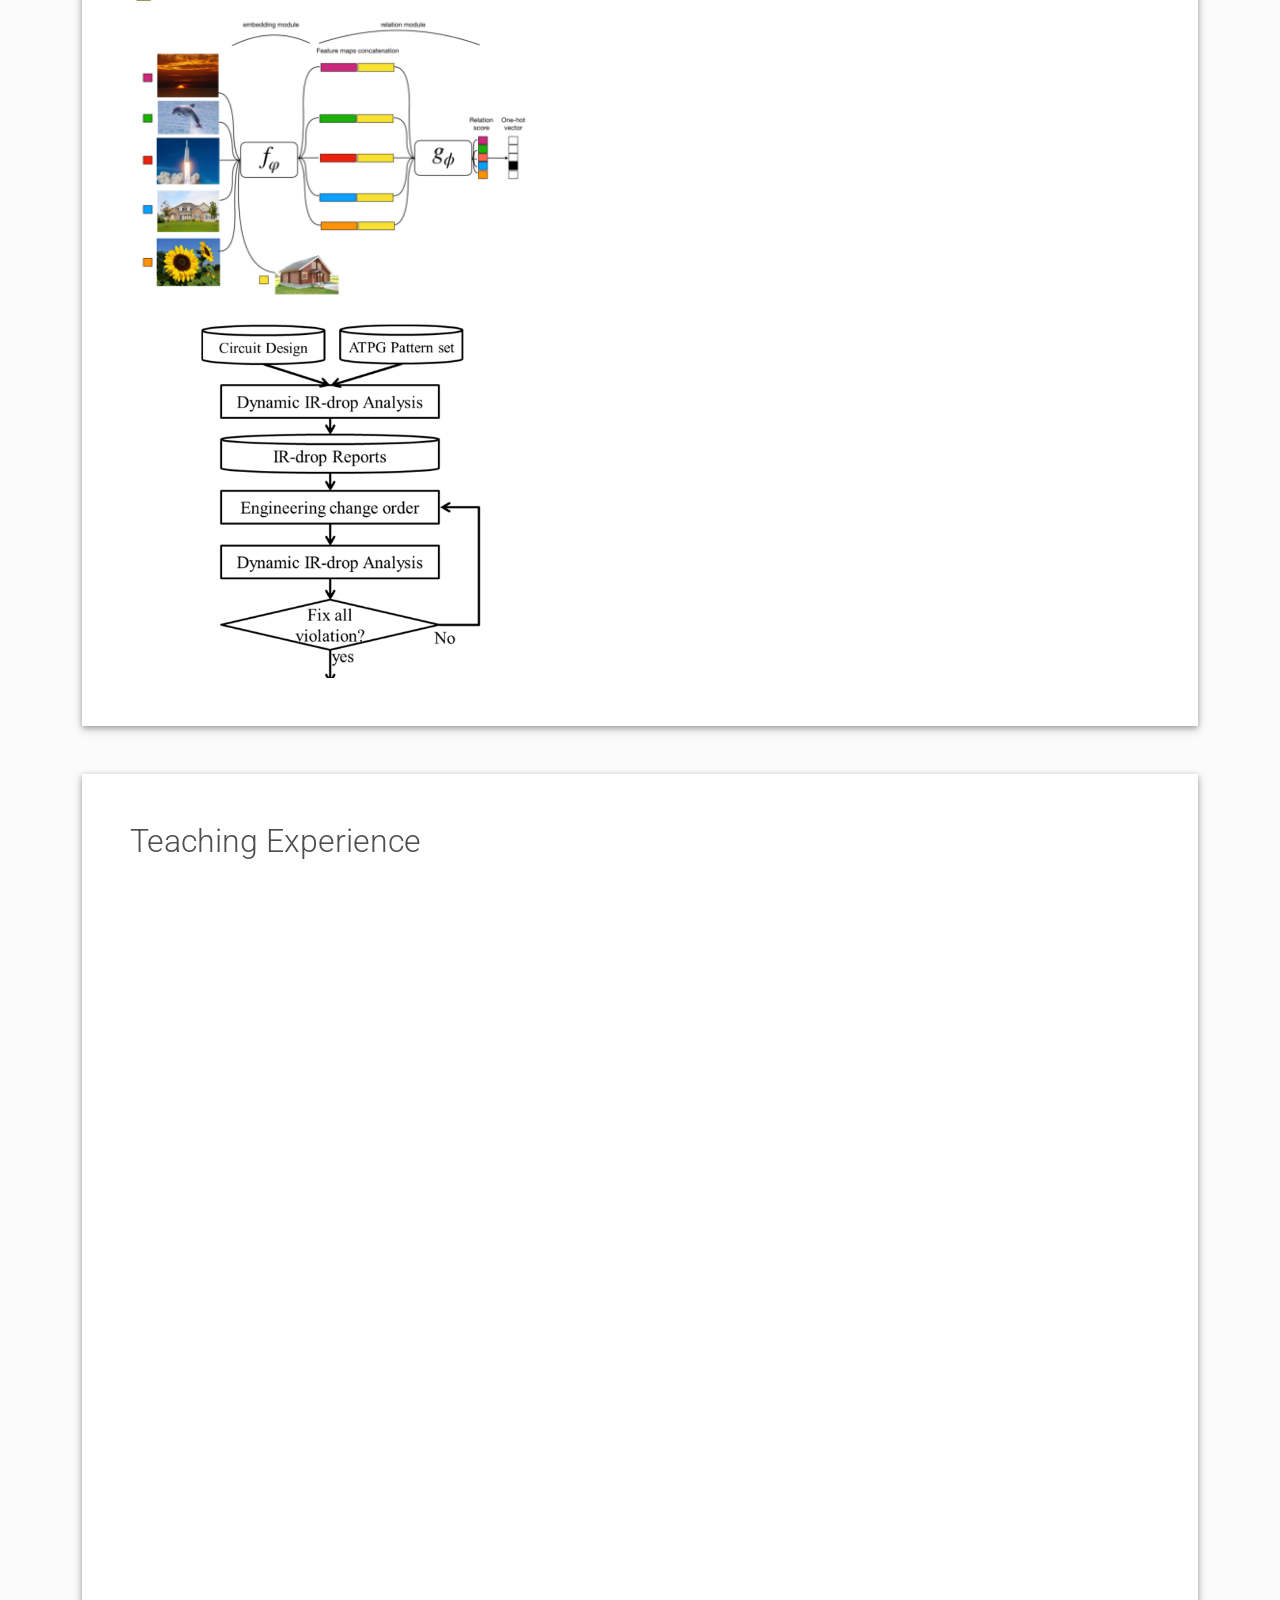
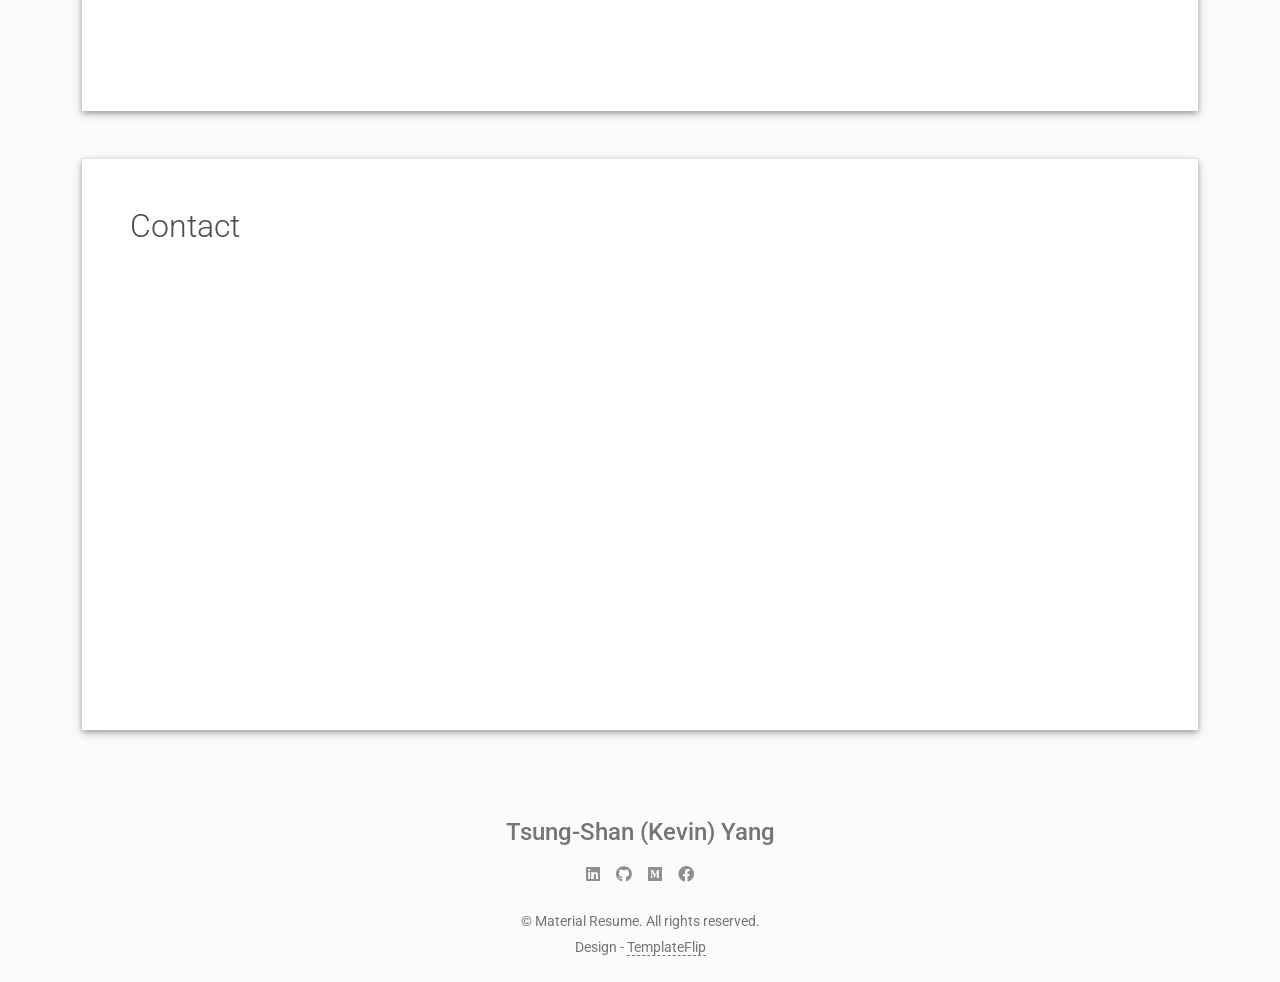
==== commit 02aed6c4: "[0117] defense passed!" ====
--- a/index.html
+++ b/index.html
@@ -63,7 +63,7 @@
             <div class="header-bio mt-3">
               <div data-aos="zoom-in" data-aos-delay="0">
                 <h2 class="h2">Tsung-Shan (Kevin) Yang</h2>
-                <p>PhD Candidate at University of Southern California</p>
+                <p>Ph.D.(Defense passed) in ECE, University of Southern California</p>
               </div>
               <div class="header-social mb-3 d-print-none" data-aos="zoom-in" data-aos-delay="200">
                 <nav role="navigation">
@@ -92,9 +92,9 @@
     <div class="about-section">
       <div class="row">
           <h2 class="h2 fw-light mb-4">About Me</h2>
-          <p> Tsung-Shan (Kevin) Yang is a Ph.D. candidate in Electrical Engineering at the University of Southern California, advised by Professor C.-C. Jay Kuo. He received his Bachelor's degree in Chemistry and Electrical Engineering from National Taiwan University (NTU) in 2019 and his Master's degree in Electrical Engineering from NTU in 2021.</p> 
-          <p> His research centers on image understanding and machine learning, with a focus on developing efficient and interpretable solutions.</p>
-          <p> His research can be refered to <a target="_blank" href="https://scholar.google.com/citations?user=rKBY1bEAAAAJ&hl=en" title="google scholar"> google scholar</a></p>
+          <p> Tsung-Shan (Kevin) Yang is a Ph.D.(Defense passed) in Electrical and Computer Engineering at the University of Southern California (USC), advised by Professor C.-C. Jay Kuo. He received his Bachelor’s degrees in Chemistry and Electrical Engineering from National Taiwan University (NTU) in 2019, and his Master’s degree in Electrical Engineering from NTU in 2021.</p> 
+          <p> His research centers on image understanding and machine learning, with a particular focus on developing efficient and interpretable learning frameworks. His work emphasizes principled model design and explainability to improve robustness and practical deployment.</p>
+          <p> His publications and ongoing research can be found on <a target="_blank" href="https://scholar.google.com/citations?user=rKBY1bEAAAAJ&hl=en" title="google scholar"> Google Scholar.</a></p>
       </div>
     </div>
   </div>
@@ -104,12 +104,12 @@
       <div class="timeline">
         <div class="timeline-card timeline-card-success" data-aos="fade-in" data-aos-delay="0">
           <div class="timeline-head px-4 pt-3">
-            <div class="h5">Ph.D. Candidate <span class="text-muted h6">from University of Southern California, <i>CA, USA</i></span>          
+            <div class="h5">Ph.D.(Defense passed)  <span class="text-muted h6">from University of Southern California, <i>CA, USA</i></span>          
             </div>
           </div>
           <div class="timeline-body px-4 pb-4">
             <div class="text-muted text-small mb-3">Aug 2022 - Present</div>
-            <div> Adivisor: Professor C.-C. Jay Kuo <br> Thesis: Interpretable and Efficient Multi-Modal Data Interplay: Algorithms and Applications </div>
+            <div> Major in Electrical and Computer Engineering <br> Adivisor: Professor C.-C. Jay Kuo <br> Thesis: Interpretable and Efficient Multi-Modal Data Interplay: Algorithms and Applications </div>
           </div>
         </div>
         <div class="timeline-card timeline-card-success" data-aos="fade-in" data-aos-delay="0">
@@ -118,7 +118,7 @@
           </div>
           <div class="timeline-body px-4 pb-4">
             <div class="text-muted text-small mb-3">Sep 2019 - Jun 2021</div>
-            <div> Major in data science <br> Master thesis: <a target="_blank" href="document/publication/Thesis.pdf" title="master thesis"> "Omnidirectional Image Encoding" </a> <br> GPA: 4.04/4.30 </div>
+            <div> Major in Electrical Engineering <br> Master thesis: <a target="_blank" href="document/publication/Thesis.pdf" title="master thesis"> "Omnidirectional Image Encoding" </a> <br> GPA: 4.04/4.30 </div>
           </div>
         </div>
         <div class="timeline-card timeline-card-success" data-aos="fade-in" data-aos-delay="200">
@@ -212,7 +212,7 @@
         <div class="col-md-6 d-flex align-items-center" data-aos="fade-left" data-aos-delay="30">
           <div class="m-4 mt-md-2">
             <p class="text-teal text-small"> Multimodal Alignment / Video Understanding / Green Learning </p>
-            <h3> Interpretable Video-Text Alignment (VTA) for Cross-Modal Retrieval <i>(APSIPA ASC' 24)</i></h3>
+            <h3> Interpretable Video-Text Alignment (VTA) for Cross-Modal Retrieval <i>(APSIPA ASC' 25)</i></h3>
             <p class="text-muted"> Deploy an explainable ranking pipeline for video-text retrieval, reducing 97% trainable parameters. </p>
           </div>
         </div>
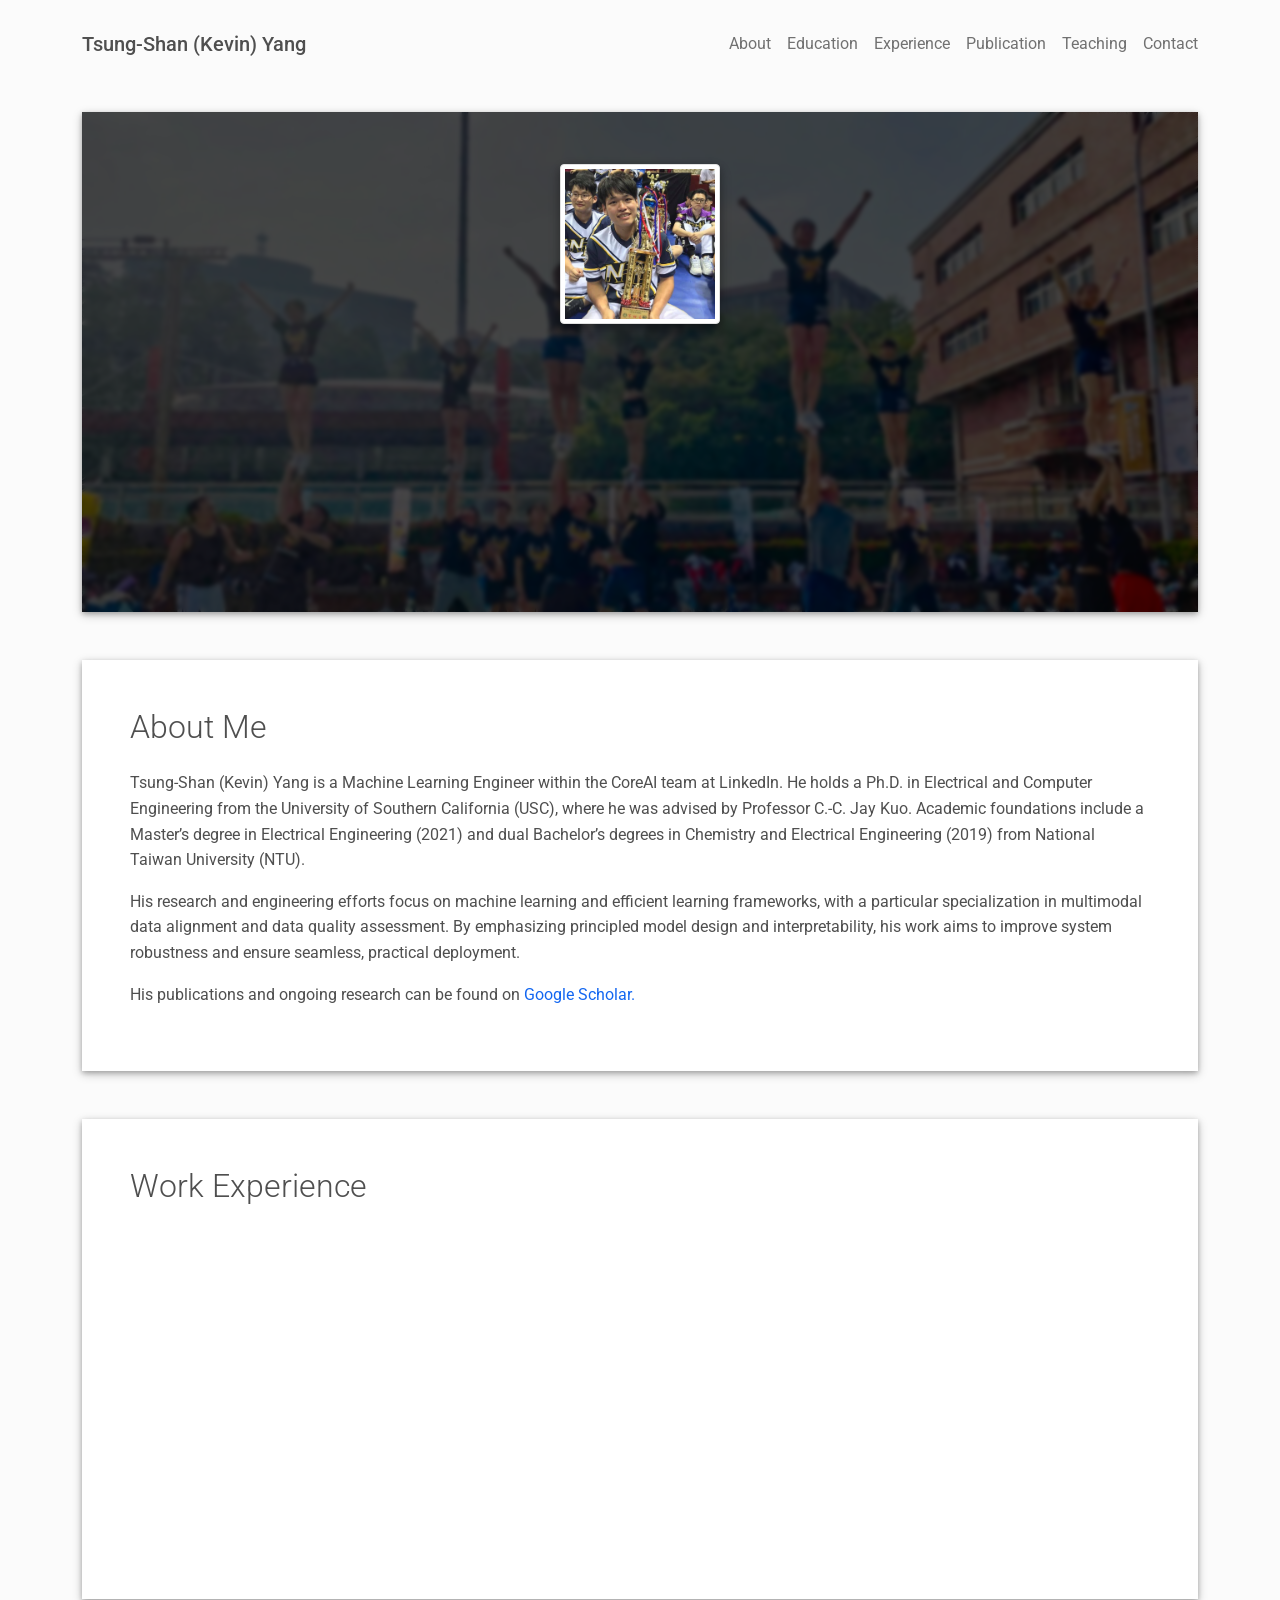
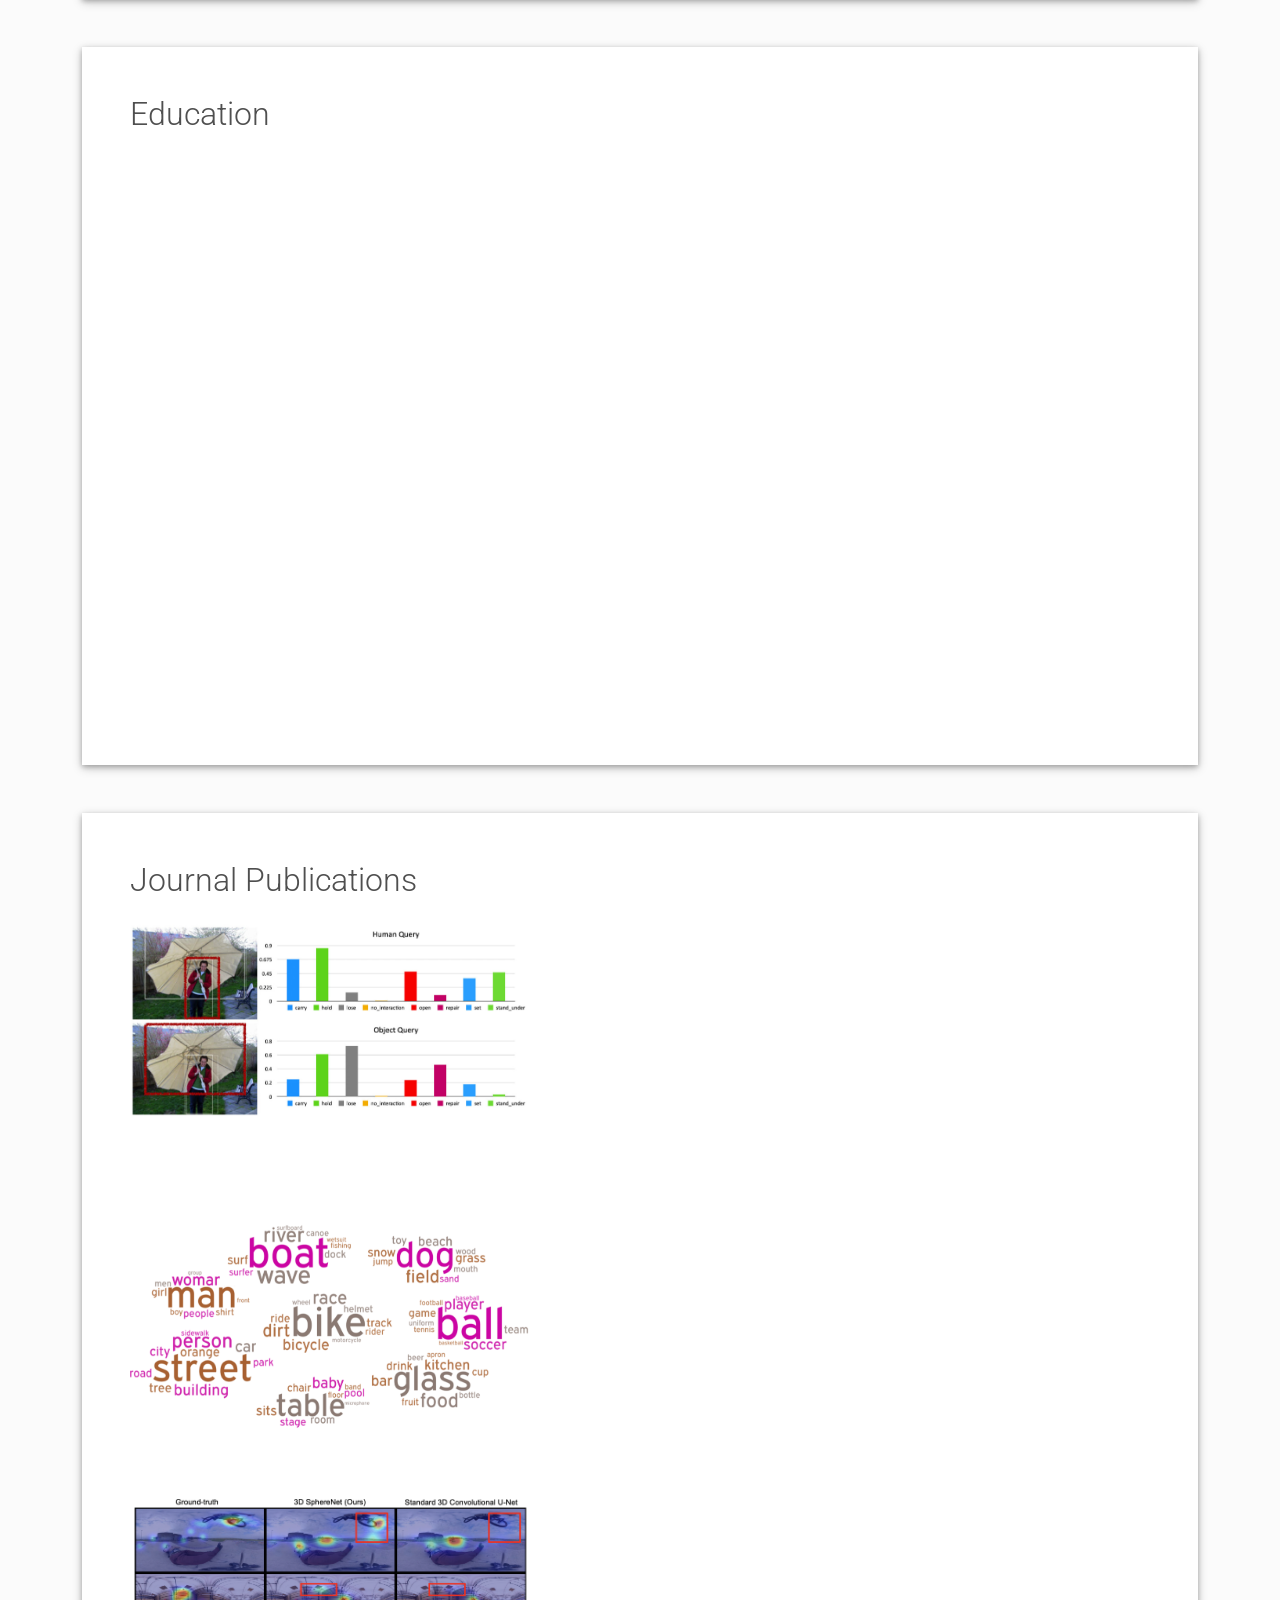
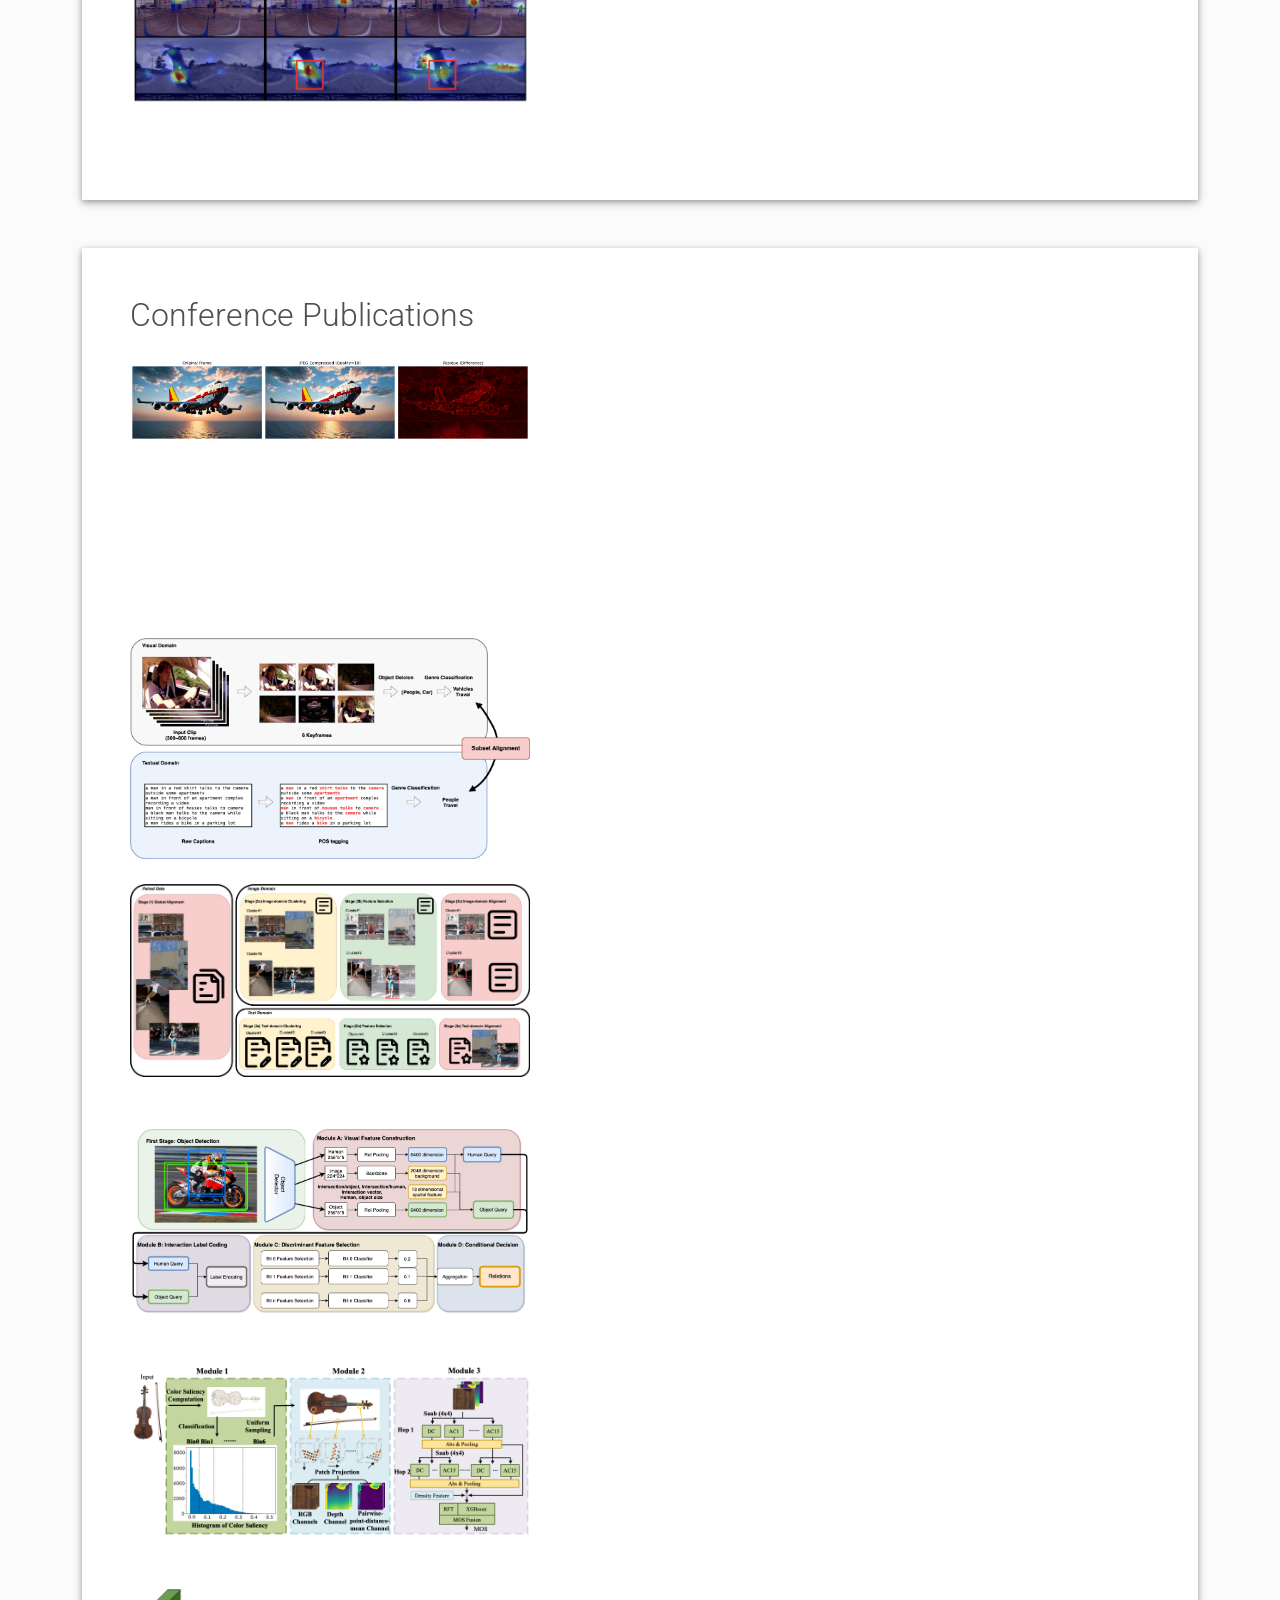
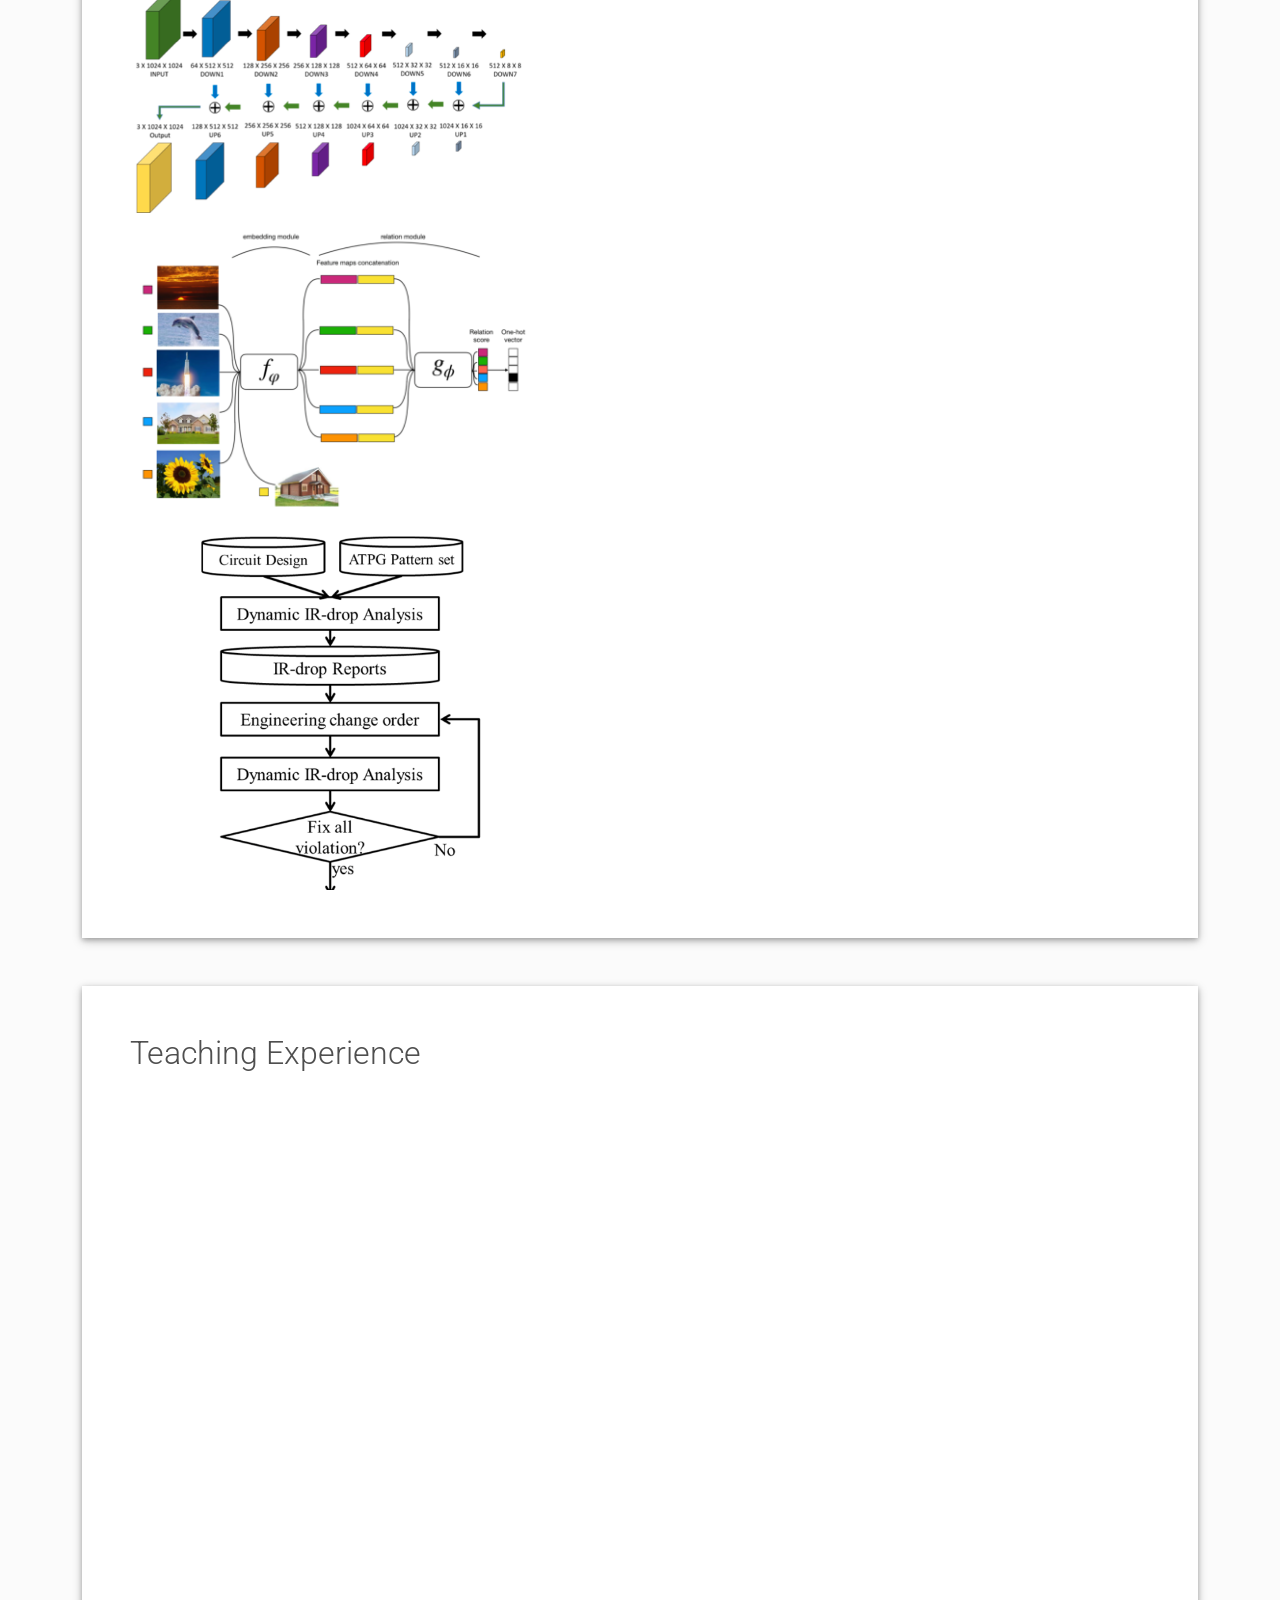
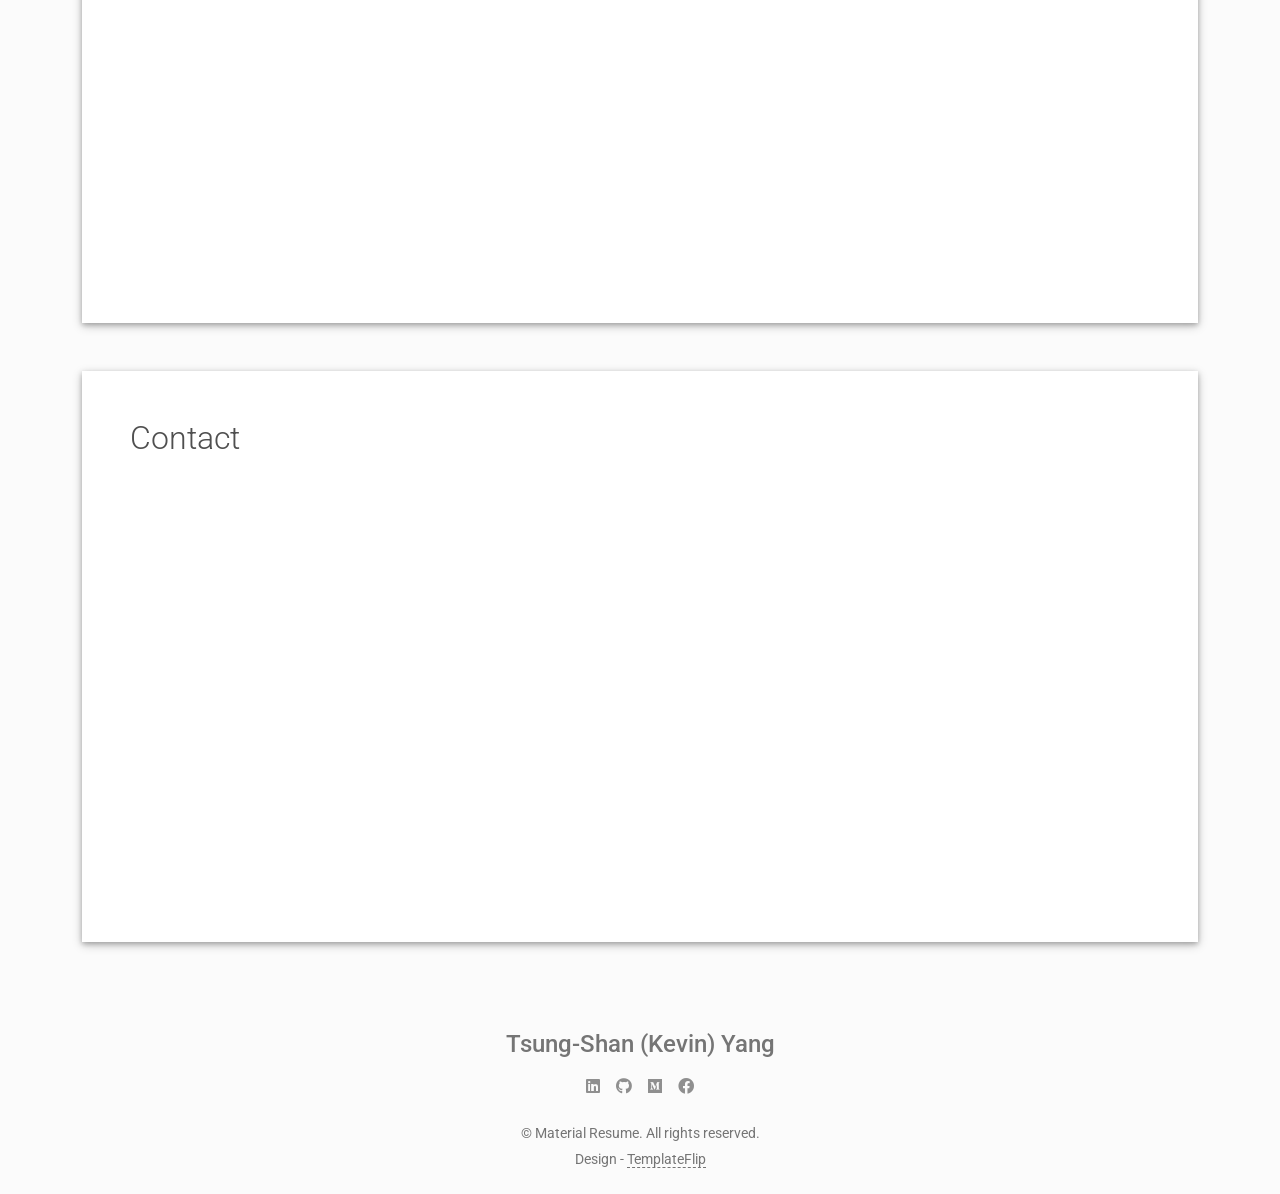
==== commit 272cf2f0: "[0621] graduation and update work" ====
--- a/index.html
+++ b/index.html
@@ -63,7 +63,7 @@
             <div class="header-bio mt-3">
               <div data-aos="zoom-in" data-aos-delay="0">
                 <h2 class="h2">Tsung-Shan (Kevin) Yang</h2>
-                <p>Ph.D.(Defense passed) in ECE, University of Southern California</p>
+                <p>MLE, LinkedIn / Ph.D. in ECE, University of Southern California</p>
               </div>
               <div class="header-social mb-3 d-print-none" data-aos="zoom-in" data-aos-delay="200">
                 <nav role="navigation">
@@ -92,23 +92,53 @@
     <div class="about-section">
       <div class="row">
           <h2 class="h2 fw-light mb-4">About Me</h2>
-          <p> Tsung-Shan (Kevin) Yang is a Ph.D.(Defense passed) in Electrical and Computer Engineering at the University of Southern California (USC), advised by Professor C.-C. Jay Kuo. He received his Bachelor’s degrees in Chemistry and Electrical Engineering from National Taiwan University (NTU) in 2019, and his Master’s degree in Electrical Engineering from NTU in 2021.</p> 
-          <p> His research centers on image understanding and machine learning, with a particular focus on developing efficient and interpretable learning frameworks. His work emphasizes principled model design and explainability to improve robustness and practical deployment.</p>
+          <p> Tsung-Shan (Kevin) Yang is a Machine Learning Engineer within the CoreAI team at LinkedIn. He holds a Ph.D. in Electrical and Computer Engineering from the University of Southern California (USC), where he was advised by Professor C.-C. Jay Kuo. Academic foundations include a Master’s degree in Electrical Engineering (2021) and dual Bachelor’s degrees in Chemistry and Electrical Engineering (2019) from National Taiwan University (NTU).</p>
+          <p> His research and engineering efforts focus on machine learning and efficient learning frameworks, with a particular specialization in multimodal data alignment and data quality assessment. By emphasizing principled model design and interpretability, his work aims to improve system robustness and ensure seamless, practical deployment.</p>
           <p> His publications and ongoing research can be found on <a target="_blank" href="https://scholar.google.com/citations?user=rKBY1bEAAAAJ&hl=en" title="google scholar"> Google Scholar.</a></p>
       </div>
     </div>
   </div>
+
+  <div class="shadow-1-strong bg-white my-5 p-5" id="working">
+    <div class="work-experience-section">
+      <h2 class="h2 fw-light mb-4"> Work Experience </h2>
+      <div class="timeline">
+        <div class="timeline-card timeline-card-info" data-aos="fade-in" data-aos-delay="0">
+          <div class="timeline-head px-4 pt-3">
+            <div class="h5"> Machine Learning Engineer <span class="text-muted h6"> at LinkedIn Corp. </span></div>
+          </div>
+          <div class="timeline-body px-4 pb-4">
+            <div class="text-muted text-small mb-3"> 2026 Jun - Present </div>
+            <div> Evaluate rubric generation models for the search agent.
+            </div>
+          </div>
+        </div>
+        <div class="timeline-card timeline-card-info" data-aos="fade-in" data-aos-delay="0">
+          <div class="timeline-head px-4 pt-3">
+            <div class="h5"> Machine Learning Engineer <span class="text-muted h6"> at TikTok Inc. </span></div>
+          </div>
+          <div class="timeline-body px-4 pb-4">
+            <div class="text-muted text-small mb-3"> 2025 May - 2026 May </div>
+            <div> Developed an efficient AI-generated video detection model using lightweight architectures. </div>
+            <div>Achieved state-of-the-art performance with only 3% of model parameters and a 98% reduction in inference time. </div>
+            <div> Accelerated hack-detection pipeline 10× by identifying malicious users and abnormal video patterns. </div>
+          </div>
+        </div>
+      </div>
+    </div>
+  </div>
+
   <div class="shadow-1-strong bg-white my-5 p-5" id="education">
     <div class="education-section">
       <h2 class="h2 fw-light mb-4">Education</h2>
       <div class="timeline">
         <div class="timeline-card timeline-card-success" data-aos="fade-in" data-aos-delay="0">
           <div class="timeline-head px-4 pt-3">
-            <div class="h5">Ph.D.(Defense passed)  <span class="text-muted h6">from University of Southern California, <i>CA, USA</i></span>          
+            <div class="h5">Ph.D.  <span class="text-muted h6">from University of Southern California, <i>CA, USA</i></span>          
             </div>
           </div>
           <div class="timeline-body px-4 pb-4">
-            <div class="text-muted text-small mb-3">Aug 2022 - Present</div>
+            <div class="text-muted text-small mb-3">Aug 2022 - May 2026</div>
             <div> Major in Electrical and Computer Engineering <br> Adivisor: Professor C.-C. Jay Kuo <br> Thesis: Interpretable and Efficient Multi-Modal Data Interplay: Algorithms and Applications </div>
           </div>
         </div>
@@ -133,24 +163,7 @@
       </div>
     </div>
   </div>
-  <div class="shadow-1-strong bg-white my-5 p-5" id="working">
-    <div class="work-experience-section">
-      <h2 class="h2 fw-light mb-4"> Work Experience </h2>
-      <div class="timeline">
-        <div class="timeline-card timeline-card-info" data-aos="fade-in" data-aos-delay="0">
-          <div class="timeline-head px-4 pt-3">
-            <div class="h5"> Machine Learning Engineer <span class="text-muted h6"> at TikTok Inc. </span></div>
-          </div>
-          <div class="timeline-body px-4 pb-4">
-            <div class="text-muted text-small mb-3"> 2025 May - Present </div>
-            <div> Developed an efficient AI-generated video detection model using lightweight architectures.
-              <br> Achieved state-of-the-art performance with only 3% of model parameters and a 98% reduction in inference time. 
-            </div>
-          </div>
-        </div>
-      </div>
-    </div>
-  </div>
+
   <div class="shadow-1-strong bg-white my-5 p-5 d-print-none" id="journal-publication">
     <div class="publication-section">
       <h2 class="h2 fw-light mb-4">Journal Publications</h2>
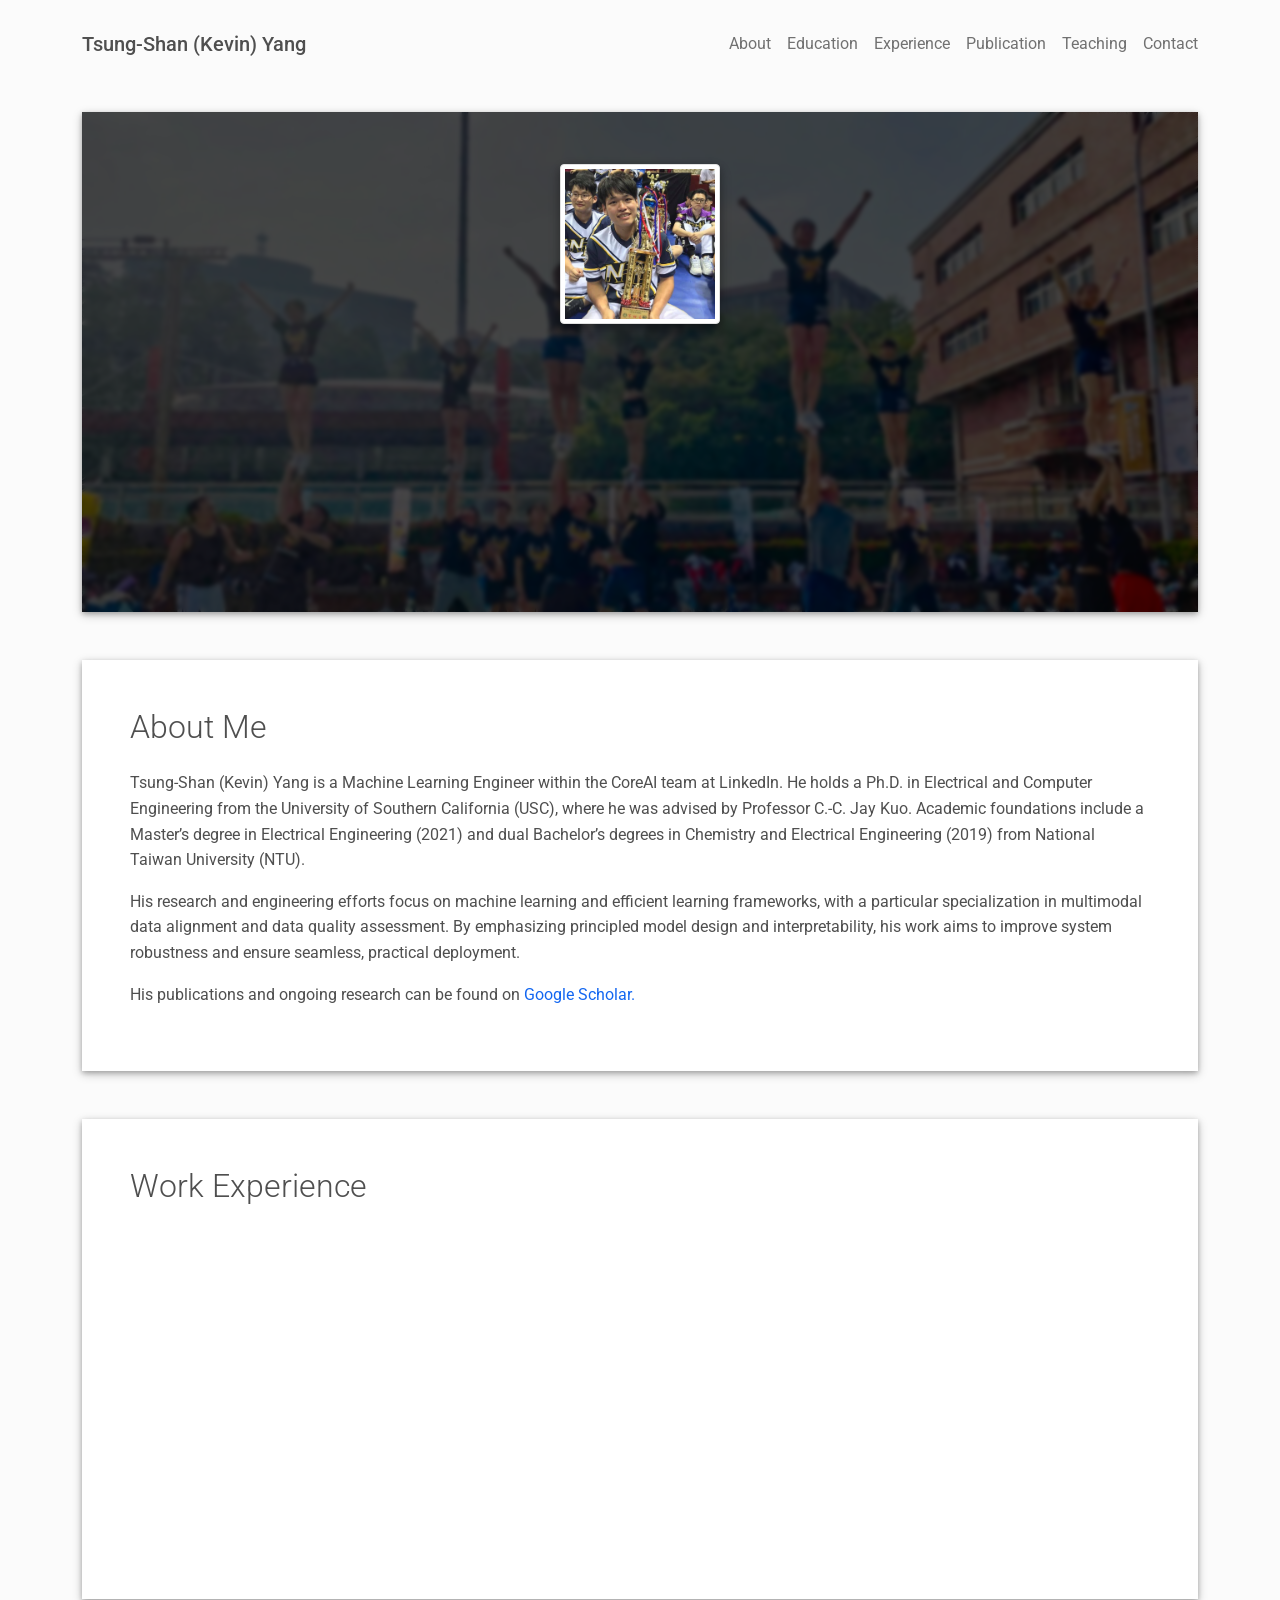
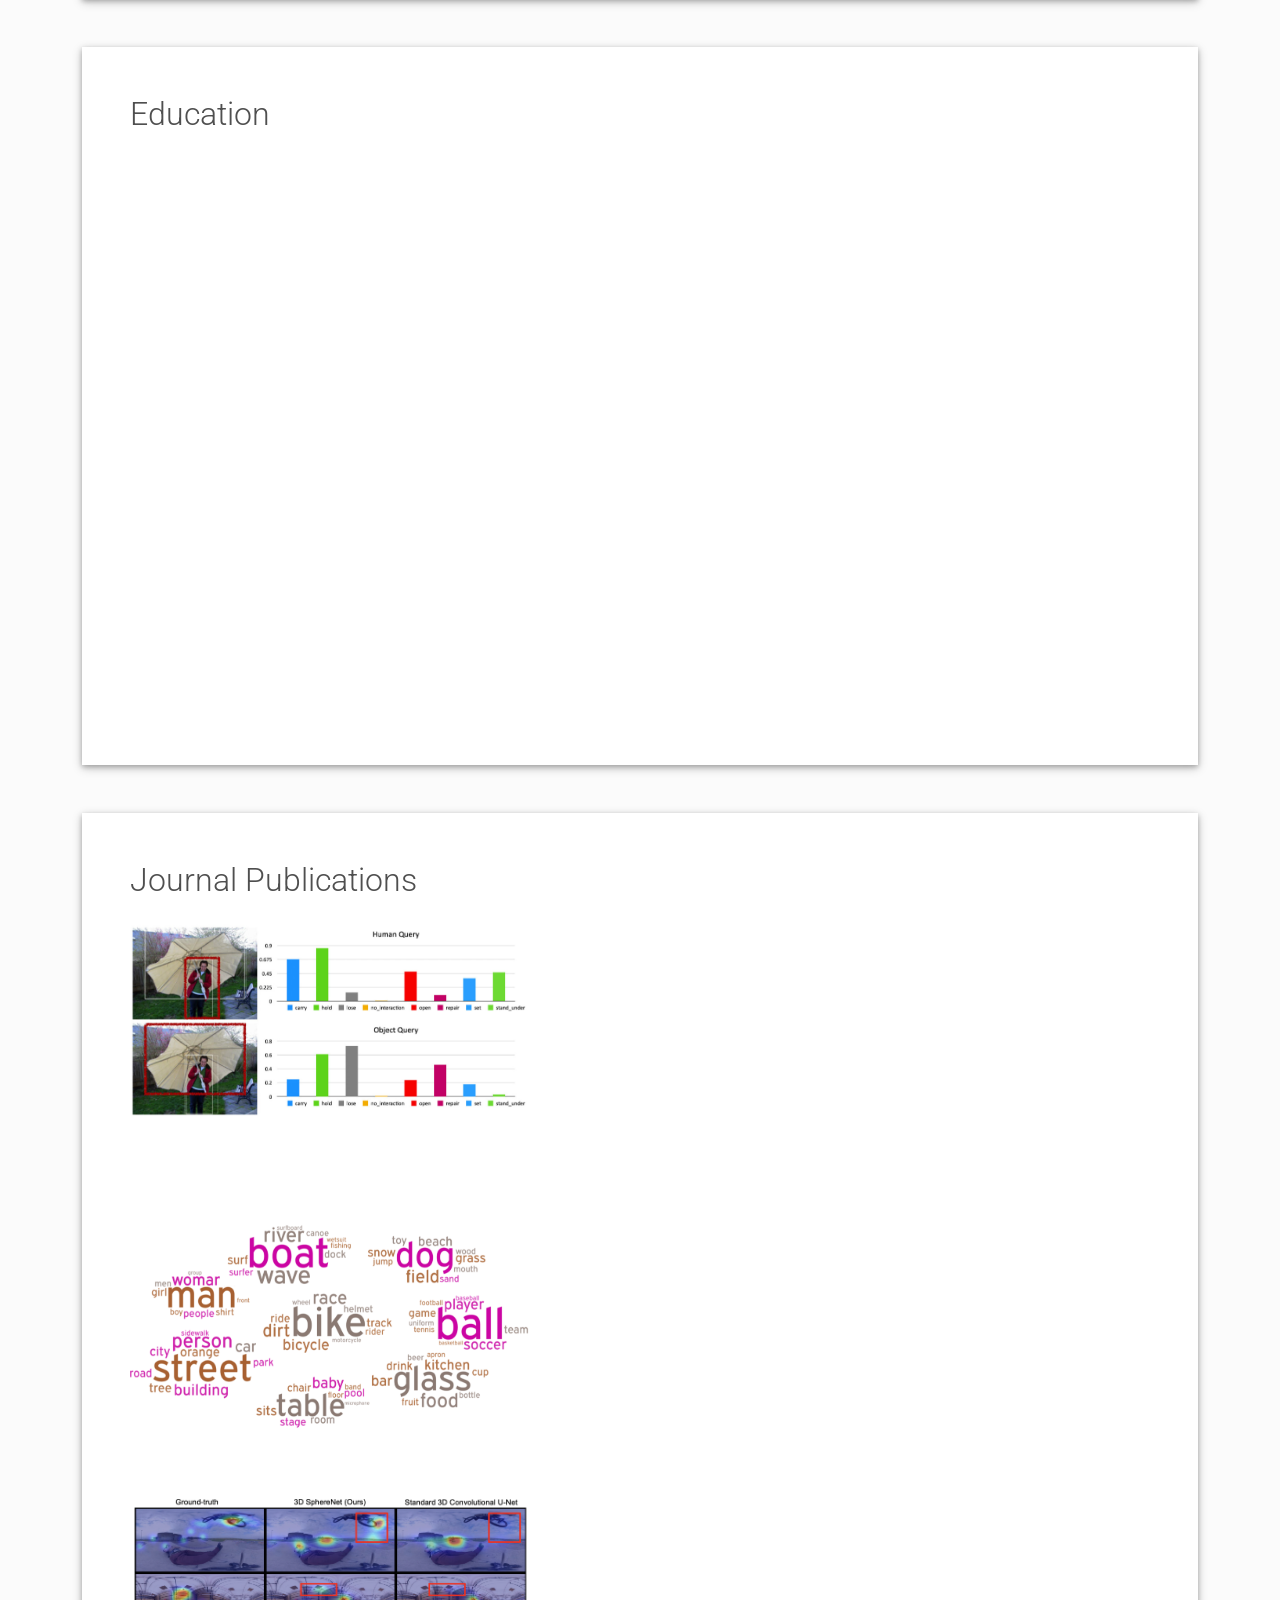
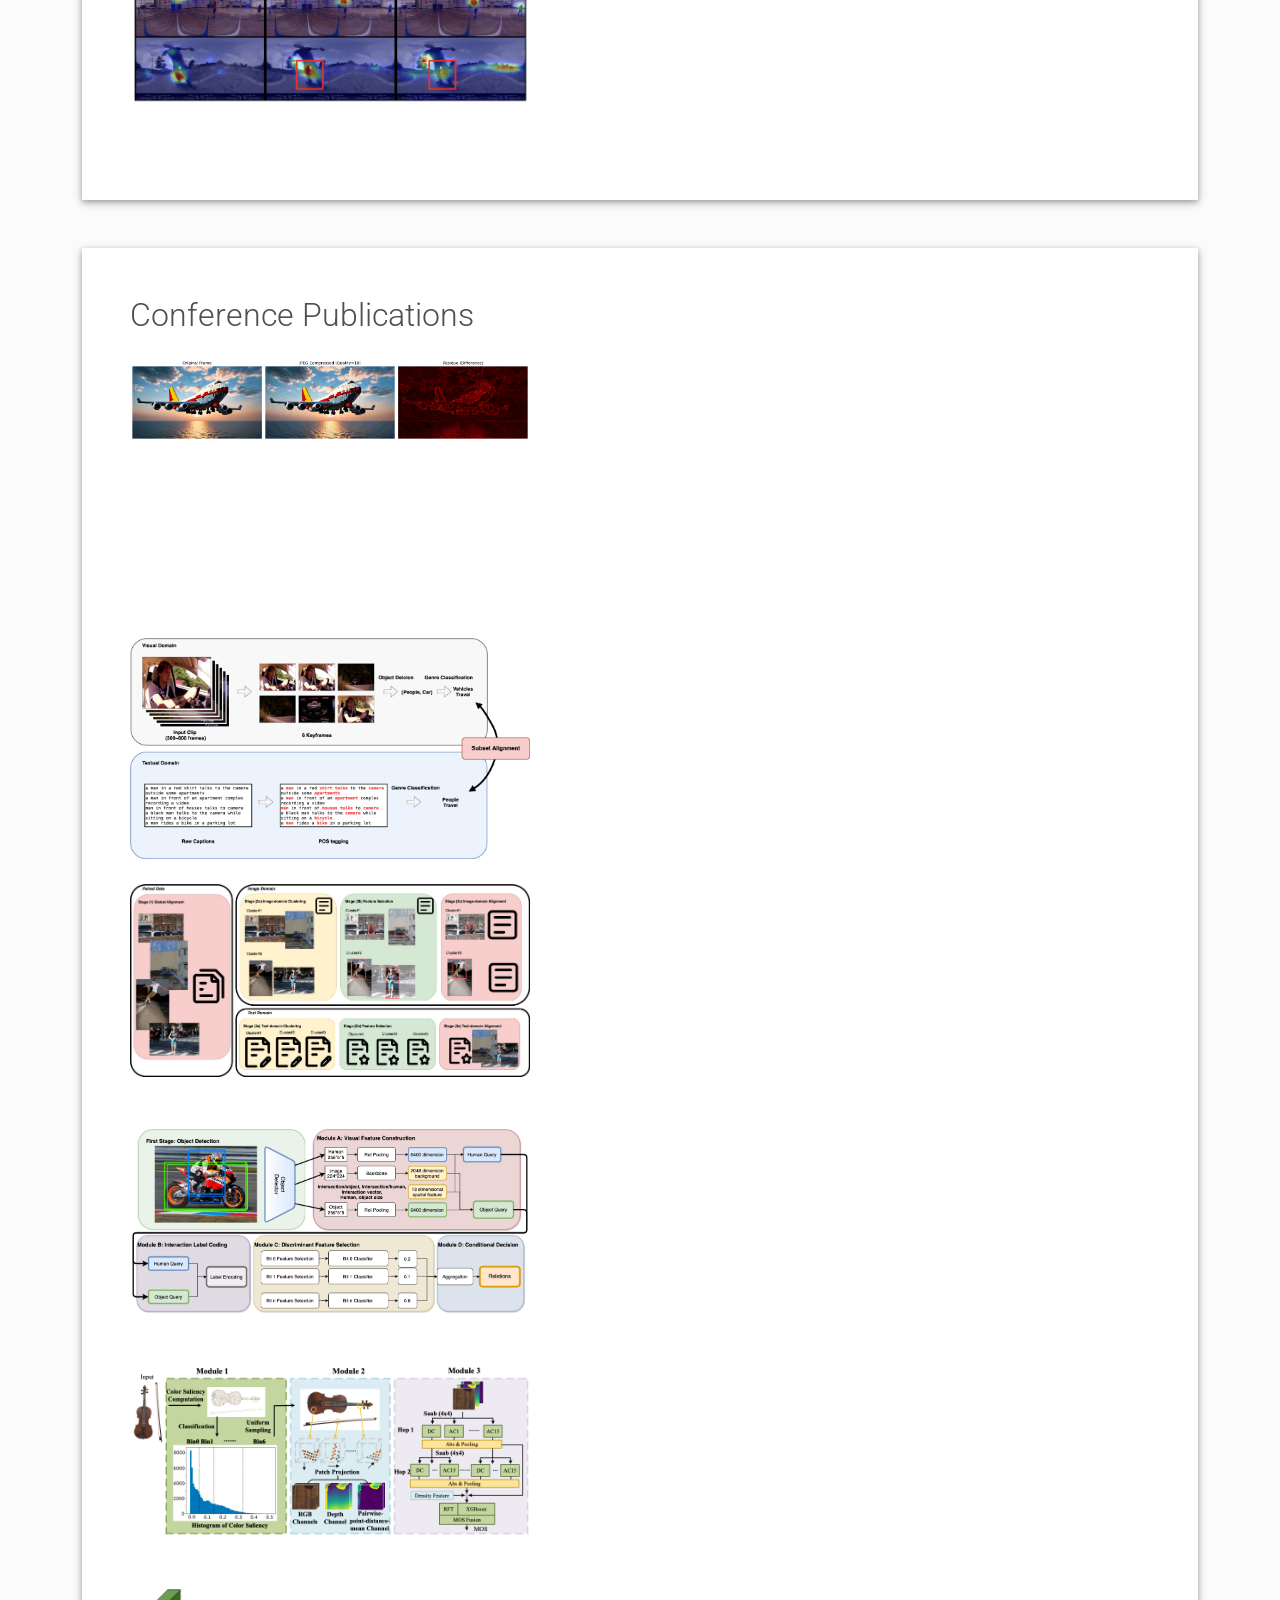
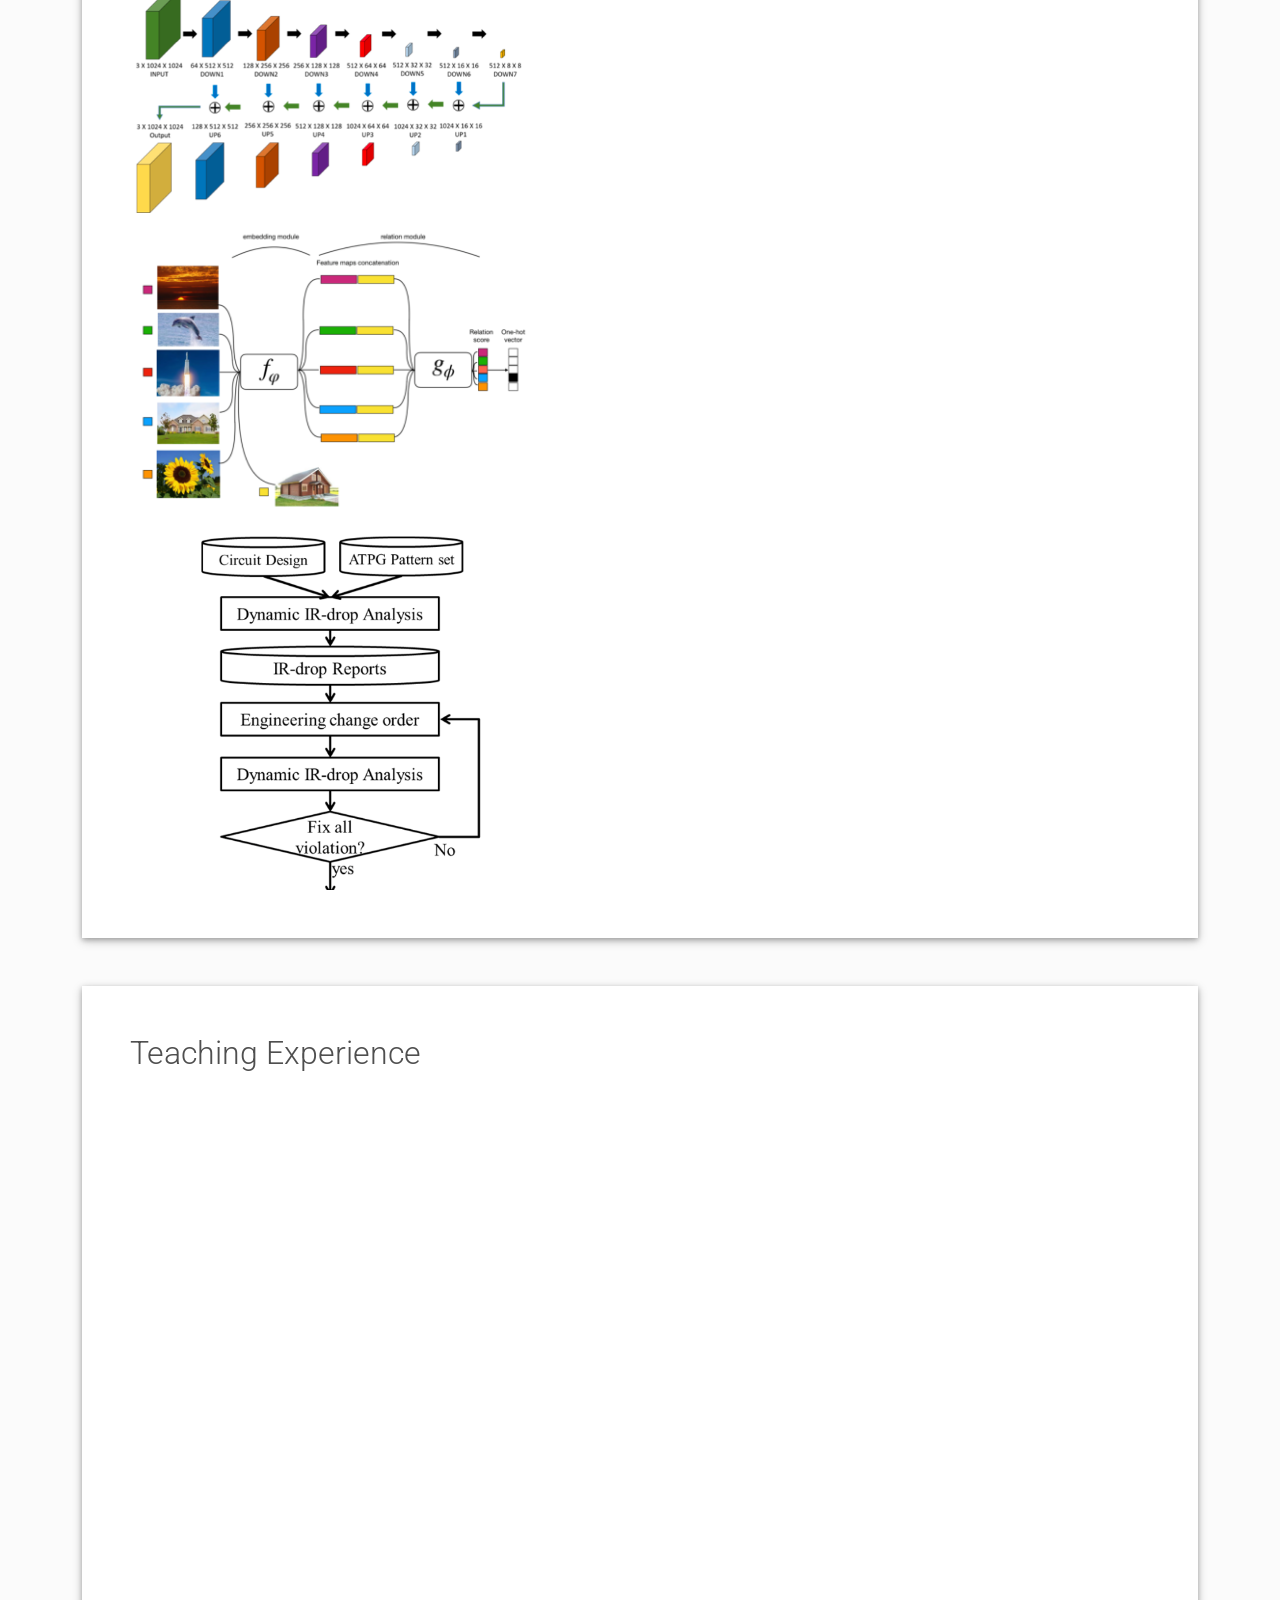
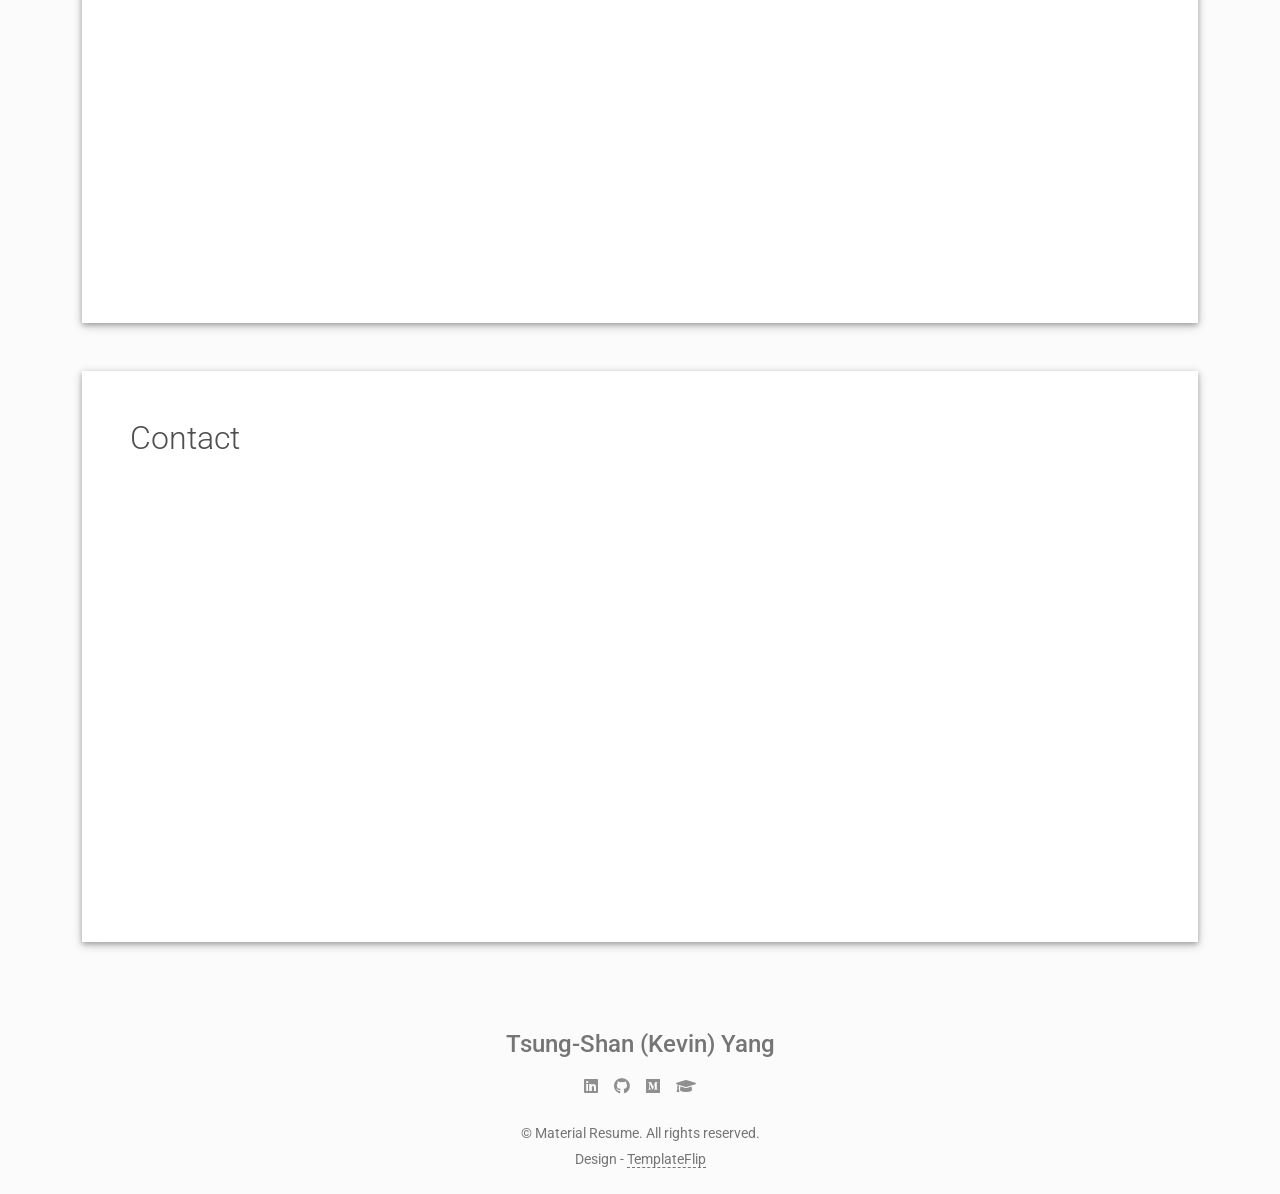
==== commit 57e2c55a: "Replace Facebook links with Google Scholar" ====
--- a/index.html
+++ b/index.html
@@ -1,26 +1,38 @@
 <!DOCTYPE html>
 <html lang="en-US">
   <head>
-    <meta charset="UTF-8">
-    <meta http-equiv="X-UA-Compatible" content="IE=edge">
-    <meta name="viewport" content="width=device-width, initial-scale=1">
-    <title> Tsung-Shan (Kevin) Yang </title>
-    <link rel="icon" type="image/x-icon" href="favicon.ico">
-    <link rel="preconnect" href="https://fonts.gstatic.com" crossorigin="crossorigin"/>
-    <link rel="preload" as="style" href="https://fonts.googleapis.com/css2?family=Poppins:wght@600&amp;family=Roboto:wght@300;400;500;700&amp;display=swap"/>
-    <link rel="stylesheet" href="https://fonts.googleapis.com/css2?family=Poppins:wght@600&amp;family=Roboto:wght@300;400;500;700&amp;display=swap" media="print" onload="this.media='all'"/>
+    <meta charset="UTF-8" />
+    <meta http-equiv="X-UA-Compatible" content="IE=edge" />
+    <meta name="viewport" content="width=device-width, initial-scale=1" />
+    <title>Tsung-Shan (Kevin) Yang</title>
+    <link rel="icon" type="image/x-icon" href="favicon.ico" />
+    <link rel="preconnect" href="https://fonts.gstatic.com" crossorigin="crossorigin" />
+    <link
+      rel="preload"
+      as="style"
+      href="https://fonts.googleapis.com/css2?family=Poppins:wght@600&amp;family=Roboto:wght@300;400;500;700&amp;display=swap"
+    />
+    <link
+      rel="stylesheet"
+      href="https://fonts.googleapis.com/css2?family=Poppins:wght@600&amp;family=Roboto:wght@300;400;500;700&amp;display=swap"
+      media="print"
+      onload="this.media='all'"
+    />
     <noscript>
-      <link rel="stylesheet" href="https://fonts.googleapis.com/css2?family=Poppins:wght@600&amp;family=Roboto:wght@300;400;500;700&amp;display=swap"/>
+      <link
+        rel="stylesheet"
+        href="https://fonts.googleapis.com/css2?family=Poppins:wght@600&amp;family=Roboto:wght@300;400;500;700&amp;display=swap"
+      />
     </noscript>
-    <link href="css/font-awesome/css/all.min.css?ver=1.2.1" rel="stylesheet">
-    <link href="css/mdb.min.css?ver=1.2.1" rel="stylesheet">
-    <link href="css/aos.css?ver=1.2.1" rel="stylesheet">
-    <link href="css/main.css?ver=1.2.1" rel="stylesheet">
+    <link href="css/font-awesome/css/all.min.css?ver=1.2.1" rel="stylesheet" />
+    <link href="css/mdb.min.css?ver=1.2.1" rel="stylesheet" />
+    <link href="css/aos.css?ver=1.2.1" rel="stylesheet" />
+    <link href="css/main.css?ver=1.2.1" rel="stylesheet" />
     <noscript>
       <style type="text/css">
         [data-aos] {
-            opacity: 1 !important;
-            transform: translate(0) scale(1) !important;
+          opacity: 1 !important;
+          transform: translate(0) scale(1) !important;
         }
       </style>
     </noscript>
@@ -33,17 +45,23 @@
           <div class="site-nav">
             <nav role="navigation">
               <ul class="nav justify-content-center">
-                <li class="nav-item"><a class="nav-link" href="#about" title="About"><span class="menu-title">About</span></a>
-                </li>
-                <li class="nav-item"><a class="nav-link" href="#education" title="Education"><span class="menu-title">Education</span></a>
-                </li>
-                <li class="nav-item"><a class="nav-link" href="#working" title="Working"><span class="menu-title">Experience</span></a>
-                </li>
-                <li class="nav-item"><a class="nav-link" href="#journal-publication" title="Publication"><span class="menu-title">Publication</span></a>
-                </li>
-                <li class="nav-item"><a class="nav-link" href="#teaching" title="Teaching"><span class="menu-title">Teaching</span></a>
-                </li>
-                <li class="nav-item"><a class="nav-link" href="#contact" title="Contact"><span class="menu-title">Contact</span></a>
+                <li class="nav-item">
+                  <a class="nav-link" href="#about" title="About"><span class="menu-title">About</span></a>
+                </li>
+                <li class="nav-item">
+                  <a class="nav-link" href="#education" title="Education"><span class="menu-title">Education</span></a>
+                </li>
+                <li class="nav-item">
+                  <a class="nav-link" href="#working" title="Working"><span class="menu-title">Experience</span></a>
+                </li>
+                <li class="nav-item">
+                  <a class="nav-link" href="#journal-publication" title="Publication"><span class="menu-title">Publication</span></a>
+                </li>
+                <li class="nav-item">
+                  <a class="nav-link" href="#teaching" title="Teaching"><span class="menu-title">Teaching</span></a>
+                </li>
+                <li class="nav-item">
+                  <a class="nav-link" href="#contact" title="Contact"><span class="menu-title">Contact</span></a>
                 </li>
               </ul>
             </nav>
@@ -53,330 +71,443 @@
     </header>
     <div class="page-content">
       <div class="container">
-<div class="resume-container">
-  <div class="shadow-1-strong bg-white my-5" id="intro">
-    <div class="bg-info text-white">
-      <div class="cover bg-image"><img src="images/header-background.jpg"/>
-        <div class="mask" style="background-color: rgba(0, 0, 0, 0.7);backdrop-filter: blur(2px);">
-          <div class="text-center p-5">
-            <div class="avatar p-1"><img class="img-thumbnail shadow-2-strong" src="images/headshot.jpg" width="160" height="160"/></div>
-            <div class="header-bio mt-3">
-              <div data-aos="zoom-in" data-aos-delay="0">
-                <h2 class="h2">Tsung-Shan (Kevin) Yang</h2>
-                <p>MLE, LinkedIn / Ph.D. in ECE, University of Southern California</p>
-              </div>
-              <div class="header-social mb-3 d-print-none" data-aos="zoom-in" data-aos-delay="200">
-                <nav role="navigation">
-                  <ul class="nav justify-content-center">
-                    <li class="nav-item"><a class="nav-link" href="https://www.linkedin.com/in/tsung-shan-yang" title="Linkedin"><i class="fab fa-linkedin"></i><span class="menu-title sr-only">Linkedin</span></a>
-                    </li>
-                    <li class="nav-item"><a class="nav-link" href="https://github.com/keevin60907" title="Github"><i class="fab fa-github"></i><span class="menu-title sr-only">Github</span></a>
-                    </li>
-                    <li class="nav-item"><a class="nav-link" href="https://medium.com/@kevin60907" title="Medium"><i class="fab fa-medium"></i><span class="menu-title sr-only">Medium</span></a>
-                    </li>
-                    <li class="nav-item"><a class="nav-link" href="https://www.facebook.com/yang.tsungshan" title="Facebook"><i class="fab fa-facebook"></i><span class="menu-title sr-only">Facebook</span></a>
-                    </li>
-                  </ul>
-                </nav>
-              </div>
-              <div class="d-print-none"><a target="_blank" class="btn btn-outline-light btn-lg shadow-sm mt-1 me-3" href="document/CV-Kevin_Yang.pdf" data-aos="fade-right" data-aos-delay="700">Download CV</a>
-                <a class="btn btn-info btn-lg shadow-sm mt-1" href="#contact" data-aos="fade-left" data-aos-delay="700">Contact Me</a>
+        <div class="resume-container">
+          <div class="shadow-1-strong bg-white my-5" id="intro">
+            <div class="bg-info text-white">
+              <div class="cover bg-image">
+                <img src="images/header-background.jpg" />
+                <div class="mask" style="background-color: rgba(0, 0, 0, 0.7); backdrop-filter: blur(2px);">
+                  <div class="text-center p-5">
+                    <div class="avatar p-1">
+                      <img class="img-thumbnail shadow-2-strong" src="images/headshot.jpg" width="160" height="160" />
+                    </div>
+                    <div class="header-bio mt-3">
+                      <div data-aos="zoom-in" data-aos-delay="0">
+                        <h2 class="h2">Tsung-Shan (Kevin) Yang</h2>
+                        <p>MLE, LinkedIn / Ph.D. in ECE, University of Southern California</p>
+                      </div>
+                      <div class="header-social mb-3 d-print-none" data-aos="zoom-in" data-aos-delay="200">
+                        <nav role="navigation">
+                          <ul class="nav justify-content-center">
+                            <li class="nav-item">
+                              <a class="nav-link" href="https://www.linkedin.com/in/tsung-shan-yang" title="Linkedin">
+                                <i class="fab fa-linkedin"></i><span class="menu-title sr-only">Linkedin</span>
+                              </a>
+                            </li>
+                            <li class="nav-item">
+                              <a class="nav-link" href="https://github.com/keevin60907" title="Github">
+                                <i class="fab fa-github"></i><span class="menu-title sr-only">Github</span>
+                              </a>
+                            </li>
+                            <li class="nav-item">
+                              <a class="nav-link" href="https://medium.com/@kevin60907" title="Medium">
+                                <i class="fab fa-medium"></i><span class="menu-title sr-only">Medium</span>
+                              </a>
+                            </li>
+                            <li class="nav-item">
+                              <a class="nav-link" href="https://scholar.google.com/citations?user=rKBY1bEAAAAJ&amp;hl=en&amp;authuser=1" title="Google Scholar">
+                                <i class="fas fa-graduation-cap"></i><span class="menu-title sr-only">Google Scholar</span>
+                              </a>
+                            </li>
+                          </ul>
+                        </nav>
+                      </div>
+                      <div class="d-print-none">
+                        <a
+                          target="_blank"
+                          class="btn btn-outline-light btn-lg shadow-sm mt-1 me-3"
+                          href="document/CV-Kevin_Yang.pdf"
+                          data-aos="fade-right"
+                          data-aos-delay="700"
+                        >
+                          Download CV
+                        </a>
+                        <a class="btn btn-info btn-lg shadow-sm mt-1" href="#contact" data-aos="fade-left" data-aos-delay="700">Contact Me</a>
+                      </div>
+                    </div>
+                  </div>
+                </div>
+              </div>
+            </div>
+          </div>
+          <div class="shadow-1-strong bg-white my-5 p-5" id="about">
+            <div class="about-section">
+              <div class="row">
+                <h2 class="h2 fw-light mb-4">About Me</h2>
+                <p>
+                  Tsung-Shan (Kevin) Yang is a Machine Learning Engineer within the CoreAI team at LinkedIn.
+                  He holds a Ph.D. in Electrical and Computer Engineering from the University of Southern California
+                  (USC), where he was advised by Professor C.-C. Jay Kuo. Academic foundations include a Master’s degree in
+                  Electrical Engineering (2021) and dual Bachelor’s degrees in Chemistry and Electrical Engineering (2019)
+                  from National Taiwan University (NTU).
+                </p>
+                <p>
+                  His research and engineering efforts focus on machine learning and efficient learning frameworks, with a
+                  particular specialization in multimodal data alignment and data quality assessment. By emphasizing
+                  principled model design and interpretability, his work aims to improve system robustness and ensure
+                  seamless, practical deployment.
+                </p>
+                <p>
+                  His publications and ongoing research can be found on
+                  <a target="_blank" href="https://scholar.google.com/citations?user=rKBY1bEAAAAJ&hl=en" title="google scholar">
+                    Google Scholar.
+                  </a>
+                </p>
+              </div>
+            </div>
+          </div>
+          <div class="shadow-1-strong bg-white my-5 p-5" id="working">
+            <div class="work-experience-section">
+              <h2 class="h2 fw-light mb-4">Work Experience</h2>
+              <div class="timeline">
+                <div class="timeline-card timeline-card-info" data-aos="fade-in" data-aos-delay="0">
+                  <div class="timeline-head px-4 pt-3">
+                    <div class="h5">
+                      Machine Learning Engineer <span class="text-muted h6">at LinkedIn Corp.</span>
+                    </div>
+                  </div>
+                  <div class="timeline-body px-4 pb-4">
+                    <div class="text-muted text-small mb-3">2026 Jun - Present</div>
+                    <div>Evaluate rubric generation models for the search agent.</div>
+                  </div>
+                </div>
+                <div class="timeline-card timeline-card-info" data-aos="fade-in" data-aos-delay="0">
+                  <div class="timeline-head px-4 pt-3">
+                    <div class="h5">
+                      Machine Learning Engineer <span class="text-muted h6">at TikTok Inc.</span>
+                    </div>
+                  </div>
+                  <div class="timeline-body px-4 pb-4">
+                    <div class="text-muted text-small mb-3">2025 May - 2026 May</div>
+                    <div>Developed an efficient AI-generated video detection model using lightweight architectures.</div>
+                    <div>Achieved state-of-the-art performance with only 3% of model parameters and a 98% reduction in inference time.</div>
+                    <div>Accelerated hack-detection pipeline 10× by identifying malicious users and abnormal video patterns.</div>
+                  </div>
+                </div>
+              </div>
+            </div>
+          </div>
+          <div class="shadow-1-strong bg-white my-5 p-5" id="education">
+            <div class="education-section">
+              <h2 class="h2 fw-light mb-4">Education</h2>
+              <div class="timeline">
+                <div class="timeline-card timeline-card-success" data-aos="fade-in" data-aos-delay="0">
+                  <div class="timeline-head px-4 pt-3">
+                    <div class="h5">
+                      Ph.D. <span class="text-muted h6">from University of Southern California, <i>CA, USA</i></span>
+                    </div>
+                  </div>
+                  <div class="timeline-body px-4 pb-4">
+                    <div class="text-muted text-small mb-3">Aug 2022 - May 2026</div>
+                    <div>
+                      Major in Electrical and Computer Engineering<br />Advisor: Professor C.-C. Jay Kuo<br />Thesis:
+                      Interpretable and Efficient Multi-Modal Data Interplay: Algorithms and Applications
+                    </div>
+                  </div>
+                </div>
+                <div class="timeline-card timeline-card-success" data-aos="fade-in" data-aos-delay="0">
+                  <div class="timeline-head px-4 pt-3">
+                    <div class="h5">
+                      Master of Science <span class="text-muted h6">from National Taiwan University, <i>Taipei, Taiwan</i></span>
+                    </div>
+                  </div>
+                  <div class="timeline-body px-4 pb-4">
+                    <div class="text-muted text-small mb-3">Sep 2019 - Jun 2021</div>
+                    <div>
+                      Major in Electrical Engineering<br />Master thesis:
+                      <a target="_blank" href="document/publication/Thesis.pdf" title="master thesis">
+                        "Omnidirectional Image Encoding"
+                      </a><br />GPA: 4.04/4.30
+                    </div>
+                  </div>
+                </div>
+                <div class="timeline-card timeline-card-success" data-aos="fade-in" data-aos-delay="200">
+                  <div class="timeline-head px-4 pt-3">
+                    <div class="h5">
+                      Bachelor of Science <span class="text-muted h6">from National Taiwan University, <i>Taipei, Taiwan</i></span>
+                    </div>
+                  </div>
+                  <div class="timeline-body px-4 pb-4">
+                    <div class="text-muted text-small mb-3">Sep 2014 - Jun 2019</div>
+                    <div>
+                      Double major in Chemistry and Electrical Engineering<br />GPA: 3.81/4.30<br />Dean's List for 2 semesters (2014 Fall, 2015 Spring)
+                    </div>
+                  </div>
+                </div>
+              </div>
+            </div>
+          </div>
+          <div class="shadow-1-strong bg-white my-5 p-5 d-print-none" id="journal-publication">
+            <div class="publication-section">
+              <h2 class="h2 fw-light mb-4">Journal Publications</h2>
+              <div class="row g-0">
+                <div class="col-md-6">
+                  <a href="document/publication/CVIU25.pdf" target="_blank">
+                    <img class="img-fluid" src="images/CVIU25.png" width="400" height="250" />
+                  </a>
+                </div>
+                <div class="col-md-6 d-flex align-items-center" data-aos="fade-right" data-aos-delay="30">
+                  <div class="m-4 mt-md-2">
+                    <p class="text-teal text-small">HOI Detection / Image Understanding / Green Learning</p>
+                    <h3>
+                      Efficient human–object-interaction (EHOI) detection via interaction label coding and Conditional Decision
+                    </h3>
+                    <p class="text-muted"><i>Computer Vision and Image Understanding (2025)</i></p>
+                    <p class="text-muted">A lightweight and human sensible human-object interaction detector.</p>
+                  </div>
+                </div>
+              </div>
+              <div class="row g-0">
+                <div class="col-md-6">
+                  <a href="document/publication/APSIPA_TSIP25.pdf" target="_blank">
+                    <img class="img-fluid" src="images/TSIP25.png" width="400" height="250" />
+                  </a>
+                </div>
+                <div class="col-md-6 d-flex align-items-center" data-aos="fade-left" data-aos-delay="30">
+                  <div class="m-4 mt-md-2">
+                    <p class="text-teal text-small">Multimodal Alignment / Image Understanding / Green Learning</p>
+                    <h3>Image-Text Retrieval via Green Explainable Multi-modal Alignment (GEMMA)</h3>
+                    <p class="text-muted"><i>APSIPA Transactions on Signal and Information Processing (2025)</i></p>
+                    <p class="text-muted">Explainable alignment for features from two separately trained models in different modalities (image and text).</p>
+                  </div>
+                </div>
+              </div>
+              <div class="row g-0">
+                <div class="col-md-6">
+                  <a href="document/publication/Access23.pdf" target="_blank">
+                    <img class="img-fluid" src="images/Access23.png" width="400" height="250" />
+                  </a>
+                </div>
+                <div class="col-md-6 d-flex align-items-center" data-aos="fade-right" data-aos-delay="30">
+                  <div class="m-4 mt-md-2">
+                    <p class="text-teal text-small">Omnidirectional Video / Saliency Detection / Center Bias</p>
+                    <h3>Viewing Bias Matters in 360 Videos Visual Saliency Prediction</h3>
+                    <p class="text-muted"><i>IEEE Access (2023)</i></p>
+                    <p class="text-muted">Statistically analyze the human-bias in saliency maps and generalize the spherical kernel to time series data.</p>
+                  </div>
+                </div>
+              </div>
+            </div>
+          </div>
+          <div class="shadow-1-strong bg-white my-5 p-5 d-print-none" id="conference-publication">
+            <div class="publication-section">
+              <h2 class="h2 fw-light mb-4">Conference Publications</h2>
+              <div class="row g-0">
+                <div class="col-md-6">
+                  <a href="document/publication/WACV26.pdf" target="_blank">
+                    <img class="img-fluid" src="images/WACV26.png" width="400" height="250" />
+                  </a>
+                </div>
+                <div class="col-md-6 d-flex align-items-center" data-aos="fade-right" data-aos-delay="30">
+                  <div class="m-4 mt-md-2">
+                    <p class="text-teal text-small">Video Understanding / Generated Content Detection / Efficient AI</p>
+                    <h3>SVD-Det: A Lightweight Framework for Video Forgery Detection Using Semantic and Visual Defect Cues <i>(WACV' 26)</i></h3>
+                    <p class="text-muted">97% smaller, 98% faster, while achieving +2.7% higher AUC for AIGC video forgery detection.</p>
+                  </div>
+                </div>
+              </div>
+              <div class="row g-0">
+                <div class="col-md-6">
+                  <a href="document/publication/APSIPA25.pdf" target="_blank">
+                    <img class="img-fluid" src="images/APSIPA25.jpg" width="400" height="250" />
+                  </a>
+                </div>
+                <div class="col-md-6 d-flex align-items-center" data-aos="fade-left" data-aos-delay="30">
+                  <div class="m-4 mt-md-2">
+                    <p class="text-teal text-small">Multimodal Alignment / Video Understanding / Green Learning</p>
+                    <h3>Interpretable Video-Text Alignment (VTA) for Cross-Modal Retrieval <i>(APSIPA ASC' 25)</i></h3>
+                    <p class="text-muted">Deploy an explainable ranking pipeline for video-text retrieval, reducing 97% trainable parameters.</p>
+                  </div>
+                </div>
+              </div>
+              <div class="row g-0">
+                <div class="col-md-6">
+                  <a href="document/publication/APSIPA24.pdf" target="_blank">
+                    <img class="img-fluid" src="images/APSIPA24.jpg" width="400" height="250" />
+                  </a>
+                </div>
+                <div class="col-md-6 d-flex align-items-center" data-aos="fade-right" data-aos-delay="30">
+                  <div class="m-4 mt-md-2">
+                    <p class="text-teal text-small">Multimodal Alignment / Image Understanding / Green Learning</p>
+                    <h3>GMA: Green Multi-Modal Alignment for Image-Text Retrieval <i>(APSIPA ASC' 24)</i></h3>
+                    <p class="text-muted">Explainable alignment for features from two separately trained models in different modalities (image and text).</p>
+                  </div>
+                </div>
+              </div>
+              <div class="row g-0">
+                <div class="col-md-6">
+                  <a href="document/publication/MIPR24.pdf" target="_blank">
+                    <img class="img-fluid" src="images/MIPR24.jpg" width="400" height="250" />
+                  </a>
+                </div>
+                <div class="col-md-6 d-flex align-items-center" data-aos="fade-left" data-aos-delay="30">
+                  <div class="m-4 mt-md-2">
+                    <p class="text-teal text-small">Human-Object Interaction Detection / Image Understanding / Green Learning</p>
+                    <h3>GHOI: A Green Human-Object-Interaction Detector <i>(IEEE MIPR' 24)</i></h3>
+                    <p class="text-muted">A lightweight and human sensible human-object interaction detector.</p>
+                  </div>
+                </div>
+              </div>
+              <div class="row g-0">
+                <div class="col-md-6">
+                  <a href="document/publication/ICIP23.pdf" target="_blank">
+                    <img class="img-fluid" src="images/ICIP23.png" width="400" height="250" />
+                  </a>
+                </div>
+                <div class="col-md-6 d-flex align-items-center" data-aos="fade-right" data-aos-delay="30">
+                  <div class="m-4 mt-md-2">
+                    <p class="text-teal text-small">Point Cloud / Quality Assessment / Green Learning</p>
+                    <h3>BPQA: A Blind Point Cloud Quality Assessment Method <i>(IEEE ICIP' 23)</i></h3>
+                    <p class="text-muted">A point cloud quality assessment with statistical feature extraction and interpretable learning scheme.</p>
+                  </div>
+                </div>
+              </div>
+              <div class="row g-0">
+                <div class="col-md-6">
+                  <a href="document/publication/CVPR20.pdf" target="_blank">
+                    <img class="img-fluid" src="images/CVPR20.jpg" width="400" height="250" />
+                  </a>
+                </div>
+                <div class="col-md-6 d-flex align-items-center" data-aos="fade-left" data-aos-delay="30">
+                  <div class="m-4 mt-md-2">
+                    <p class="text-teal text-small">Dehazing / Real World Image / Deep Learning</p>
+                    <h3>NTIRE 2020 Challenge on NonHomogeneous Dehazing <i>(IEEE CVPR' 20)</i></h3>
+                    <p class="text-muted">Propose an attention refinement block of the deep learning model.</p>
+                  </div>
+                </div>
+              </div>
+              <div class="row g-0">
+                <div class="col-md-6">
+                  <a href="document/publication/CVGIP18.pdf" target="_blank">
+                    <img class="img-fluid" src="images/CVGIP18.jpg" width="400" height="250" />
+                  </a>
+                </div>
+                <div class="col-md-6 d-flex align-items-center" data-aos="fade-right" data-aos-delay="30">
+                  <div class="m-4 mt-md-2">
+                    <p class="text-teal text-small">Few Shot Learning / Clustering / Deep Learning</p>
+                    <h3>Few Shot Learning With Difficult Setting <i>(CVGIP' 18)</i></h3>
+                    <p class="text-muted">Analyze the different approaches of few shot learning.</p>
+                  </div>
+                </div>
+              </div>
+              <div class="row g-0">
+                <div class="col-md-6">
+                  <a href="document/publication/VTS18.pdf" target="_blank">
+                    <img class="img-fluid" src="images/VTS18.jpg" width="400" height="250" />
+                  </a>
+                </div>
+                <div class="col-md-6 d-flex align-items-center" data-aos="fade-left" data-aos-delay="30">
+                  <div class="m-4 mt-md-2">
+                    <p class="text-teal text-small">IC design / Machine Learning</p>
+                    <h3>IR Drop Prediction of ECO-Revised Circuits Using Machine Learning <i>(IEEE VTS' 18)</i></h3>
+                    <p class="text-muted">Reduce 30X simulation time through deep learning.</p>
+                  </div>
+                </div>
+              </div>
+            </div>
+          </div>
+          <div class="shadow-1-strong bg-white my-5 p-5" id="teaching">
+            <div class="work-experience-section">
+              <h2 class="h2 fw-light mb-4">Teaching Experience</h2>
+              <div class="timeline">
+                <div class="timeline-card timeline-card-info" data-aos="fade-in" data-aos-delay="0">
+                  <div class="timeline-head px-4 pt-3">
+                    <div class="h5">
+                      T.A. of Introduction to Computer Programming <span class="text-muted h6">at University of Southern California</span>
+                    </div>
+                  </div>
+                  <div class="timeline-body px-4 pb-4">
+                    <div class="text-muted text-small mb-3">2024 Fall</div>
+                    <div>Design C++ projects and lead the lab sections. <br />Introduction to the basic c++ syntax and algorithms.</div>
+                  </div>
+                </div>
+                <div class="timeline-card timeline-card-info" data-aos="fade-in" data-aos-delay="0">
+                  <div class="timeline-head px-4 pt-3">
+                    <div class="h5">
+                      T.A. of Systems for Machine Learning <span class="text-muted h6">at University of Southern California</span>
+                    </div>
+                  </div>
+                  <div class="timeline-body px-4 pb-4">
+                    <div class="text-muted text-small mb-3">2024 Spring, 2025 Spring</div>
+                    <div>Impelement LLM finutuing and inferencing. <br />Design deep learning projects and assignments.</div>
+                  </div>
+                </div>
+                <div class="timeline-card timeline-card-info" data-aos="fade-in" data-aos-delay="0">
+                  <div class="timeline-head px-4 pt-3">
+                    <div class="h5">
+                      T.A. of Machine Learning <span class="text-muted h6">at National Taiwan University</span>
+                    </div>
+                  </div>
+                  <div class="timeline-body px-4 pb-4">
+                    <div class="text-muted text-small mb-3">2019 Fall, 2020 Fall</div>
+                    <div>Design assignment about theoretical analysis and deep learning projects. <br />Maintain the course website.</div>
+                  </div>
+                </div>
+                <div class="timeline-card timeline-card-info" data-aos="fade-in" data-aos-delay="50">
+                  <div class="timeline-head px-4 pt-3">
+                    <div class="h5">
+                      T.A. of Data Structure <span class="text-muted h6">at National Taiwan University</span>
+                    </div>
+                  </div>
+                  <div class="timeline-body px-4 pb-4">
+                    <div class="text-muted text-small mb-3">2020 Spring</div>
+                    <div>Design assignment about theoretical analysis and data structure implementation.</div>
+                  </div>
+                </div>
+                <div class="timeline-card timeline-card-info" data-aos="fade-in" data-aos-delay="100">
+                  <div class="timeline-head px-4 pt-3">
+                    <div class="h5">
+                      T.A. of General Chemistry <span class="text-muted h6">at National Taiwan University</span>
+                    </div>
+                  </div>
+                  <div class="timeline-body px-4 pb-4">
+                    <div class="text-muted text-small mb-3">2018 Fall</div>
+                    <div>Lead group discussion and provide hints of assignments. <br />Provide 2 hour TA class each week for over 300 students.</div>
+                  </div>
+                </div>
+              </div>
+            </div>
+          </div>
+          <div class="shadow-1-strong bg-white my-5 p-5" id="contact">
+            <div class="contant-section">
+              <h2 class="h2 fw-light text mb-4">Contact</h2>
+              <div class="row mb-4">
+                <div class="col" data-aos="fade-left" data-aos-delay="200">
+                  <div class="mt-1">
+                    <!--
+                    <div class="h6">
+                      <i class="fas fa-phone pe-2 text-muted" style="width:24px;opacity:0.85;"></i>
+                      +886 919-255-328
+                    </div>
+                    -->
+                    <div class="h6">
+                      <i class="far fa-envelope pe-2 text-muted" style="width:24px;opacity:0.85;"></i>
+                      tsungsha AT usc.edu
+                    </div>
+                  </div>
+                  <div class="mt-5 d-print-none">
+                    <form action="https://formspree.io/f/xgedzwab" method="POST">
+                      <div class="form-outline mb-4">
+                        <input name="name" type="text" id="name" class="form-control" required />
+                        <label class="form-label" for="name">Name</label>
+                      </div>
+                      <div class="form-outline mb-4">
+                        <input type="email" name="email" id="email" class="form-control" required />
+                        <label class="form-label" for="email">Email address</label>
+                      </div>
+                      <div class="form-outline mb-4">
+                        <textarea name="message" class="form-control" style="resize: none;" id="message" rows="4" required></textarea>
+                        <label class="form-label" for="message">Message</label>
+                      </div>
+                      <button class="btn btn-info btn-block mb-4" type="submit">Send</button>
+                    </form>
+                  </div>
+                </div>
               </div>
             </div>
           </div>
         </div>
       </div>
-    </div>
-  </div>
-  <div class="shadow-1-strong bg-white my-5 p-5" id="about">
-    <div class="about-section">
-      <div class="row">
-          <h2 class="h2 fw-light mb-4">About Me</h2>
-          <p> Tsung-Shan (Kevin) Yang is a Machine Learning Engineer within the CoreAI team at LinkedIn. He holds a Ph.D. in Electrical and Computer Engineering from the University of Southern California (USC), where he was advised by Professor C.-C. Jay Kuo. Academic foundations include a Master’s degree in Electrical Engineering (2021) and dual Bachelor’s degrees in Chemistry and Electrical Engineering (2019) from National Taiwan University (NTU).</p>
-          <p> His research and engineering efforts focus on machine learning and efficient learning frameworks, with a particular specialization in multimodal data alignment and data quality assessment. By emphasizing principled model design and interpretability, his work aims to improve system robustness and ensure seamless, practical deployment.</p>
-          <p> His publications and ongoing research can be found on <a target="_blank" href="https://scholar.google.com/citations?user=rKBY1bEAAAAJ&hl=en" title="google scholar"> Google Scholar.</a></p>
-      </div>
-    </div>
-  </div>
-
-  <div class="shadow-1-strong bg-white my-5 p-5" id="working">
-    <div class="work-experience-section">
-      <h2 class="h2 fw-light mb-4"> Work Experience </h2>
-      <div class="timeline">
-        <div class="timeline-card timeline-card-info" data-aos="fade-in" data-aos-delay="0">
-          <div class="timeline-head px-4 pt-3">
-            <div class="h5"> Machine Learning Engineer <span class="text-muted h6"> at LinkedIn Corp. </span></div>
-          </div>
-          <div class="timeline-body px-4 pb-4">
-            <div class="text-muted text-small mb-3"> 2026 Jun - Present </div>
-            <div> Evaluate rubric generation models for the search agent.
-            </div>
-          </div>
-        </div>
-        <div class="timeline-card timeline-card-info" data-aos="fade-in" data-aos-delay="0">
-          <div class="timeline-head px-4 pt-3">
-            <div class="h5"> Machine Learning Engineer <span class="text-muted h6"> at TikTok Inc. </span></div>
-          </div>
-          <div class="timeline-body px-4 pb-4">
-            <div class="text-muted text-small mb-3"> 2025 May - 2026 May </div>
-            <div> Developed an efficient AI-generated video detection model using lightweight architectures. </div>
-            <div>Achieved state-of-the-art performance with only 3% of model parameters and a 98% reduction in inference time. </div>
-            <div> Accelerated hack-detection pipeline 10× by identifying malicious users and abnormal video patterns. </div>
-          </div>
-        </div>
-      </div>
-    </div>
-  </div>
-
-  <div class="shadow-1-strong bg-white my-5 p-5" id="education">
-    <div class="education-section">
-      <h2 class="h2 fw-light mb-4">Education</h2>
-      <div class="timeline">
-        <div class="timeline-card timeline-card-success" data-aos="fade-in" data-aos-delay="0">
-          <div class="timeline-head px-4 pt-3">
-            <div class="h5">Ph.D.  <span class="text-muted h6">from University of Southern California, <i>CA, USA</i></span>          
-            </div>
-          </div>
-          <div class="timeline-body px-4 pb-4">
-            <div class="text-muted text-small mb-3">Aug 2022 - May 2026</div>
-            <div> Major in Electrical and Computer Engineering <br> Adivisor: Professor C.-C. Jay Kuo <br> Thesis: Interpretable and Efficient Multi-Modal Data Interplay: Algorithms and Applications </div>
-          </div>
-        </div>
-        <div class="timeline-card timeline-card-success" data-aos="fade-in" data-aos-delay="0">
-          <div class="timeline-head px-4 pt-3">
-            <div class="h5">Master of Science <span class="text-muted h6">from National Taiwan University, <i>Taipei, Taiwan</i></span>          </div>
-          </div>
-          <div class="timeline-body px-4 pb-4">
-            <div class="text-muted text-small mb-3">Sep 2019 - Jun 2021</div>
-            <div> Major in Electrical Engineering <br> Master thesis: <a target="_blank" href="document/publication/Thesis.pdf" title="master thesis"> "Omnidirectional Image Encoding" </a> <br> GPA: 4.04/4.30 </div>
-          </div>
-        </div>
-        <div class="timeline-card timeline-card-success" data-aos="fade-in" data-aos-delay="200">
-          <div class="timeline-head px-4 pt-3">
-            <div class="h5">Bachelor of Science <span class="text-muted h6">from National Taiwan University, <i>Taipei, Taiwan</i></span>          </div>
-          </div>
-          <div class="timeline-body px-4 pb-4">
-            <div class="text-muted text-small mb-3">Sep 2014 - Jun 2019</div>
-            <div> Double major in Chemistry and Electrical Engineering <br> GPA: 3.81/4.30 <br> Dean's List for 2 semesters (2014 Fall, 2015 Spring)</div>
-          </div>
-        </div>
-      </div>
-    </div>
-  </div>
-
-  <div class="shadow-1-strong bg-white my-5 p-5 d-print-none" id="journal-publication">
-    <div class="publication-section">
-      <h2 class="h2 fw-light mb-4">Journal Publications</h2>
-    
-      <div class="row g-0">
-        <div class="col-md-6"><a href="document/publication/CVIU25.pdf" target="_blank"><img class="img-fluid" src="images/CVIU25.png" width="400" height="250"/></a></div>
-        <div class="col-md-6 d-flex align-items-center" data-aos="fade-right" data-aos-delay="30">
-          <div class="m-4 mt-md-2">
-            <p class="text-teal text-small"> HOI Detection / Image Understanding / Green Learning </p>
-            <h3> Efficient human–object-interaction (EHOI) detection via interaction label coding and Conditional Decision </h3>
-            <p class="text-muted"> <i> Computer Vision and Image Understanding (2025) </i> </p>
-            <p class="text-muted"> A lightweight and human sensible human-object interaction detector. </p>
-          </div>
-        </div>
-      </div>
-
-      <div class="row g-0">
-        <div class="col-md-6"><a href="document/publication/APSIPA_TSIP25.pdf" target="_blank"><img class="img-fluid" src="images/TSIP25.png" width="400" height="250"/></a></div>
-        <div class="col-md-6 d-flex align-items-center" data-aos="fade-left" data-aos-delay="30">
-          <div class="m-4 mt-md-2">
-            <p class="text-teal text-small"> Multimodal Alignment / Image Understanding / Green Learning </p>
-            <h3> Image-Text Retrieval via Green Explainable Multi-modal Alignment (GEMMA) </h3>
-            <p class="text-muted"> <i> APSIPA Transactions on Signal and Information Processing (2025) </i> </p>
-            <p class="text-muted"> Explainable alignment for features from two separately trained models in different modalities (image and text). </p>
-          </div>
-        </div>
-      </div>
-
-      <div class="row g-0">
-        <div class="col-md-6"><a href="document/publication/Access23.pdf" target="_blank"><img class="img-fluid" src="images/Access23.png" width="400" height="250"/></a></div>
-        <div class="col-md-6 d-flex align-items-center" data-aos="fade-right" data-aos-delay="30">
-          <div class="m-4 mt-md-2">
-            <p class="text-teal text-small"> Omnidirectional Video / Saliency Detection / Center Bias </p>
-            <h3> Viewing Bias Matters in 360 Videos Visual Saliency Prediction </h3>
-            <p class="text-muted"> <i> IEEE Access (2023) </i> </p>
-            <p class="text-muted"> Statistically analyze the human-bias in saliency maps and generalize the spherical kernel to time series data. </p>
-          </div>
-        </div>
-      </div>
-    </div>
-  </div>
-
-  <!-- Conference Publications -->
-  <div class="shadow-1-strong bg-white my-5 p-5 d-print-none" id="conference-publication">
-    <div class="publication-section">
-      <h2 class="h2 fw-light mb-4">Conference Publications</h2>
-      <div class="row g-0">
-        <div class="col-md-6"><a href="document/publication/WACV26.pdf" target="_blank"><img class="img-fluid" src="images/WACV26.png" width="400" height="250"/></a></div>
-        <div class="col-md-6 d-flex align-items-center" data-aos="fade-right" data-aos-delay="30">
-          <div class="m-4 mt-md-2">
-            <p class="text-teal text-small"> Video Understanding / Generated Content Detection / Efficient AI</p>
-            <h3> SVD-Det: A Lightweight Framework for Video Forgery Detection Using Semantic and Visual Defect Cues <i>(WACV' 26)</i></h3>
-            <p class="text-muted"> 97% smaller, 98% faster, while achieving +2.7% higher AUC for AIGC video forgery detection. </p>
-          </div>
-        </div>
-      </div>
-      <div class="row g-0">
-        <div class="col-md-6"><a href="document/publication/APSIPA25.pdf" target="_blank"><img class="img-fluid" src="images/APSIPA25.jpg" width="400" height="250"/></a></div>
-        <div class="col-md-6 d-flex align-items-center" data-aos="fade-left" data-aos-delay="30">
-          <div class="m-4 mt-md-2">
-            <p class="text-teal text-small"> Multimodal Alignment / Video Understanding / Green Learning </p>
-            <h3> Interpretable Video-Text Alignment (VTA) for Cross-Modal Retrieval <i>(APSIPA ASC' 25)</i></h3>
-            <p class="text-muted"> Deploy an explainable ranking pipeline for video-text retrieval, reducing 97% trainable parameters. </p>
-          </div>
-        </div>
-      </div>
-      <div class="row g-0">
-        <div class="col-md-6"><a href="document/publication/APSIPA24.pdf" target="_blank"><img class="img-fluid" src="images/APSIPA24.jpg" width="400" height="250"/></a></div>
-        <div class="col-md-6 d-flex align-items-center" data-aos="fade-right" data-aos-delay="30">
-          <div class="m-4 mt-md-2">
-            <p class="text-teal text-small"> Multimodal Alignment / Image Understanding / Green Learning </p>
-            <h3> GMA: Green Multi-Modal Alignment for Image-Text Retrieval <i>(APSIPA ASC' 24)</i></h3>
-            <p class="text-muted"> Explainable alignment for features from two separately trained models in different modalities (image and text). </p>
-          </div>
-        </div>
-      </div>
-      <div class="row g-0">
-        <div class="col-md-6"><a href="document/publication/MIPR24.pdf" target="_blank"><img class="img-fluid" src="images/MIPR24.jpg" width="400" height="250"/></a></div>
-        <div class="col-md-6 d-flex align-items-center" data-aos="fade-left" data-aos-delay="30">
-          <div class="m-4 mt-md-2">
-            <p class="text-teal text-small"> Human-Object Interaction Detection / Image Understanding / Green Learning </p>
-            <h3> GHOI: A Green Human-Object-Interaction Detector <i>(IEEE MIPR' 24)</i></h3>
-            <p class="text-muted"> A lightweight and human sensible human-object interaction detector. </p>
-          </div>
-        </div>
-      </div>
-      <div class="row g-0">
-        <div class="col-md-6"><a href="document/publication/ICIP23.pdf" target="_blank"><img class="img-fluid" src="images/ICIP23.png" width="400" height="250"/></a></div>
-        <div class="col-md-6 d-flex align-items-center" data-aos="fade-right" data-aos-delay="30">
-          <div class="m-4 mt-md-2">
-            <p class="text-teal text-small"> Point Cloud / Quality Assessment / Green Learning </p>
-            <h3> BPQA: A Blind Point Cloud Quality Assessment Method <i>(IEEE ICIP' 23)</i></h3>
-            <p class="text-muted"> A point cloud quality assessment with statistical feature extraction and interpretable learning scheme. </p>
-          </div>
-        </div>
-      </div>
-      <div class="row g-0">
-        <div class="col-md-6"><a href="document/publication/CVPR20.pdf" target="_blank"><img class="img-fluid" src="images/CVPR20.jpg" width="400" height="250"/></a></div>
-        <div class="col-md-6 d-flex align-items-center" data-aos="fade-left" data-aos-delay="30">
-          <div class="m-4 mt-md-2">
-            <p class="text-teal text-small"> Dehazing / Real World Image / Deep Learning </p>
-            <h3> NTIRE 2020 Challenge on NonHomogeneous Dehazing <i>(IEEE CVPR' 20)</i></h3>
-            <p class="text-muted"> Propose an attention refinement block of the deep learning model. </p>
-          </div>
-        </div>
-      </div>
-      <div class="row g-0">
-        <div class="col-md-6"><a href="document/publication/CVGIP18.pdf" target="_blank"><img class="img-fluid" src="images/CVGIP18.jpg" width="400" height="250"/></a></div>
-        <div class="col-md-6 d-flex align-items-center" data-aos="fade-right" data-aos-delay="30">
-          <div class="m-4 mt-md-2">
-            <p class="text-teal text-small"> Few Shot Learning / Clustering / Deep Learning </p>
-            <h3> Few Shot Learning With Difficult Setting <i>(CVGIP' 18)</i></h3>
-            <p class="text-muted"> Analyze the different approaches of few shot learning. </p>
-          </div>
-        </div>
-      </div>
-      <div class="row g-0">
-        <div class="col-md-6"><a href="document/publication/VTS18.pdf" target="_blank"><img class="img-fluid" src="images/VTS18.jpg" width="400" height="250"/></a></div>
-        <div class="col-md-6 d-flex align-items-center" data-aos="fade-left" data-aos-delay="30">
-          <div class="m-4 mt-md-2">
-            <p class="text-teal text-small"> IC design / Machine Learning</p>
-            <h3> IR Drop Prediction of ECO-Revised Circuits Using Machine Learning <i>(IEEE VTS' 18)</i></h3>
-            <p class="text-muted"> Reduce 30X simulation time through deep learning. </p>
-          </div>
-        </div>
-      </div>
-    </div>
-  </div>
-  <div class="shadow-1-strong bg-white my-5 p-5" id="teaching">
-    <div class="work-experience-section">
-      <h2 class="h2 fw-light mb-4"> Teaching Experience </h2>
-      <div class="timeline">
-        <div class="timeline-card timeline-card-info" data-aos="fade-in" data-aos-delay="0">
-          <div class="timeline-head px-4 pt-3">
-            <div class="h5"> T.A. of Introduction to Computer Programming <span class="text-muted h6"> at University of Southern California </span></div>
-          </div>
-          <div class="timeline-body px-4 pb-4">
-            <div class="text-muted text-small mb-3"> 2024 Fall </div>
-            <div> Design C++ projects and lead the lab sections. <br> Introduction to the basic c++ syntax and algorithms. </div>
-          </div>
-        </div>
-        <div class="timeline-card timeline-card-info" data-aos="fade-in" data-aos-delay="0">
-          <div class="timeline-head px-4 pt-3">
-            <div class="h5"> T.A. of Systems for Machine Learning <span class="text-muted h6"> at University of Southern California </span></div>
-          </div>
-          <div class="timeline-body px-4 pb-4">
-            <div class="text-muted text-small mb-3"> 2024 Spring, 2025 Spring </div>
-            <div> Impelement LLM finutuing and inferencing. <br> Design deep learning projects and assignments. </div>
-          </div>
-        </div>
-        <div class="timeline-card timeline-card-info" data-aos="fade-in" data-aos-delay="0">
-          <div class="timeline-head px-4 pt-3">
-            <div class="h5"> T.A. of Machine Learning <span class="text-muted h6"> at National Taiwan University </span></div>
-          </div>
-          <div class="timeline-body px-4 pb-4">
-            <div class="text-muted text-small mb-3"> 2019 Fall, 2020 Fall </div>
-            <div> Design assignment about theoretical analysis and deep learning projects. <br> Maintain the course website. </div>
-          </div>
-        </div>
-        <div class="timeline-card timeline-card-info" data-aos="fade-in" data-aos-delay="50">
-          <div class="timeline-head px-4 pt-3">
-            <div class="h5"> T.A. of Data Structure <span class="text-muted h6"> at National Taiwan University </span></div>
-          </div>
-          <div class="timeline-body px-4 pb-4">
-            <div class="text-muted text-small mb-3"> 2020 Spring </div>
-            <div> Design assignment about theoretical analysis and data structure implementation. </div>
-          </div>
-        </div>
-        <div class="timeline-card timeline-card-info" data-aos="fade-in" data-aos-delay="100">
-          <div class="timeline-head px-4 pt-3">
-            <div class="h5"> T.A. of General Chemistry <span class="text-muted h6"> at National Taiwan University </span></div>
-          </div>
-          <div class="timeline-body px-4 pb-4">
-            <div class="text-muted text-small mb-3"> 2018 Fall </div>
-            <div> Lead group discussion and provide hints of assignments. <br> Provide 2 hour TA class each week for over 300 students. </div>
-          </div>
-        </div>
-      </div>
-    </div>
-  </div>
-  <div class="shadow-1-strong bg-white my-5 p-5" id="contact">
-    <div class="contant-section">
-      <h2 class="h2 fw-light text mb-4">Contact</h2>
-      <div class="row mb-4">
-        <div class="col" data-aos="fade-left" data-aos-delay="200">
-          <div class="mt-1">
-            <!--
-            <div class="h6"><i class="fas fa-phone pe-2 text-muted" style="width:24px;opacity:0.85;"></i> +886 919-255-328 </div>
-            -->
-            <div class="h6"><i class="far fa-envelope pe-2 text-muted" style="width:24px;opacity:0.85;"></i> tsungsha AT usc.edu </div>
-          </div>
-          <div class="mt-5 d-print-none"><form action="https://formspree.io/f/xgedzwab"
-    method="POST">
-  <div class="form-outline mb-4">
-    <input name="name" type="text" id="name" class="form-control" required/>
-    <label class="form-label" for="name"> Name </label>
-  </div>
-  <div class="form-outline mb-4">
-    <input type="email" name="email" id="email" class="form-control" required/>
-    <label class="form-label" for="email"> Email address </label>
-  </div>
-  <div class="form-outline mb-4">
-    <textarea name="message" class="form-control" style="resize: none;" id="message" rows="4" required></textarea>
-    <label class="form-label" for="message"> Message </label>
-  </div>
-  <button class="btn btn-info btn-block mb-4" type="submit"> Send </button>
-</form>
-          </div>
-        </div>
-        </div>
-    </div>
-  </div>
-</div></div>
     </div>
     <footer class="pt-4 pb-4 text-muted text-center d-print-none">
       <div class="container">
@@ -386,16 +517,31 @@
             <nav role="navigation">
               <ul class="nav justify-content-center">
                 <!--
-                <li class="nav-item"><a class="nav-link" href="https://twitter.com/templateflip" title="Twitter"><i class="fab fa-twitter"></i><span class="menu-title sr-only">Twitter</span></a>
+                <li class="nav-item">
+                  <a class="nav-link" href="https://twitter.com/templateflip" title="Twitter">
+                    <i class="fab fa-twitter"></i><span class="menu-title sr-only">Twitter</span>
+                  </a>
                 </li>
                 -->
-                <li class="nav-item"><a class="nav-link" href="https://www.linkedin.com/in/tsung-shan-yang" title="Linkedin"><i class="fab fa-linkedin"></i><span class="menu-title sr-only">Linkedin</span></a>
-                </li>
-                <li class="nav-item"><a class="nav-link" href="https://github.com/keevin60907" title="Github"><i class="fab fa-github"></i><span class="menu-title sr-only">Github</span></a>
-                </li>
-                <li class="nav-item"><a class="nav-link" href="https://medium.com/@kevin60907" title="Medium"><i class="fab fa-medium"></i><span class="menu-title sr-only">Medium</span></a>
-                </li>
-                <li class="nav-item"><a class="nav-link" href="https://www.facebook.com/yang.tsungshan" title="Facebook"><i class="fab fa-facebook"></i><span class="menu-title sr-only">Facebook</span></a>
+                <li class="nav-item">
+                  <a class="nav-link" href="https://www.linkedin.com/in/tsung-shan-yang" title="Linkedin">
+                    <i class="fab fa-linkedin"></i><span class="menu-title sr-only">Linkedin</span>
+                  </a>
+                </li>
+                <li class="nav-item">
+                  <a class="nav-link" href="https://github.com/keevin60907" title="Github">
+                    <i class="fab fa-github"></i><span class="menu-title sr-only">Github</span>
+                  </a>
+                </li>
+                <li class="nav-item">
+                  <a class="nav-link" href="https://medium.com/@kevin60907" title="Medium">
+                    <i class="fab fa-medium"></i><span class="menu-title sr-only">Medium</span>
+                  </a>
+                </li>
+                <li class="nav-item">
+                  <a class="nav-link" href="https://scholar.google.com/citations?user=rKBY1bEAAAAJ&amp;hl=en&amp;authuser=1" title="Google Scholar">
+                                <i class="fas fa-graduation-cap"></i><span class="menu-title sr-only">Google Scholar</span>
+                  </a>
                 </li>
               </ul>
             </nav>
--- a/css/main.css
+++ b/css/main.css
@@ -1,7 +1,8 @@
 /* Timeline custom component */
 .timeline-card {
   position: relative;
-  margin-left: 16px; }
+  margin-left: 16px;
+}
 
 .timeline-card:before {
   content: '';
@@ -14,129 +15,185 @@
   top: 16px;
   left: -12px;
   border: 5px solid;
-  z-index: 2; }
+  z-index: 2;
+}
 
 .timeline-body {
-  border-left: 2px solid #E6E9ED; }
+  border-left: 2px solid #E6E9ED;
+}
 
 .timeline-card-primary:before {
-  border-color: var(--bs-primary); }
+  border-color: var(--bs-primary);
+}
 
 .timeline-card-info:before {
-  border-color: var(--bs-info); }
+  border-color: var(--bs-info);
+}
 
 .timeline-card-secondary:before {
-  border-color: var(--bs-secondary); }
+  border-color: var(--bs-secondary);
+}
 
 .timeline-card-success:before {
-  border-color: var(--bs-teal); }
+  border-color: var(--bs-teal);
+}
 
 html {
-  scroll-behavior: smooth; }
+  scroll-behavior: smooth;
+}
 
-html, body {
-  overflow-x: hidden; }
+html,
+body {
+  overflow-x: hidden;
+}
 
 .container {
-  max-width: 1140px; }
+  max-width: 1140px;
+}
 
 .site-title {
   font-size: 1.25rem;
-  line-height: 2.5rem; }
+  line-height: 2.5rem;
+}
 
 .nav-link {
   padding: 0;
   font-size: 1rem;
   line-height: 2.5rem;
   color: inherit;
-  opacity: 0.8; }
+  opacity: 0.8;
+}
 
 .header-social .nav-link {
-  font-size: 1.25rem; }
+  font-size: 1.25rem;
+}
 
 .nav-link:hover,
 .nav-link:focus {
   color: inherit;
-  opacity: 1; }
+  opacity: 1;
+}
 
 .nav-item + .nav-item {
-  margin-left: 1rem; }
+  margin-left: 1rem;
+}
 
 .cover {
-  height: 500px; }
+  height: 500px;
+}
 
 .cover > img {
-  -o-object-fit: cover;
-     object-fit: cover;
-  width: auto; }
+  object-fit: cover;
+  width: auto;
+}
 
 .progress-bar {
   text-transform: uppercase;
   font-size: 10px;
-  letter-spacing: 1px; }
+  letter-spacing: 1px;
+}
 
 .text-small {
-  font-size: 0.85rem; }
+  font-size: 0.85rem;
+}
 
 .text-teal {
-  color: var(--bs-teal); }
+  color: var(--bs-teal);
+}
 
 footer a:not(.nav-link) {
   color: inherit;
   border-bottom: 1px dashed;
   text-decoration: none;
-  cursor: pointer; }
+  cursor: pointer;
+}
 
 @media (min-width: 48em) {
   .site-title {
-    float: left; }
+    float: left;
+  }
+
   .site-nav {
-    float: right; } }
+    float: right;
+  }
+}
 
 @media (max-width: 767px) {
   /* disable animations on mobile */
   [data-aos] {
     opacity: 1 !important;
-    transform: translate(0) scale(1) !important; }
+    transform: translate(0) scale(1) !important;
+  }
+
   .p-5 {
-    padding: 2.5rem 2rem !important; }
+    padding: 2.5rem 2rem !important;
+  }
+
   .portfolio-section .m-5 {
-    margin: 2rem 0 1rem !important; }
+    margin: 2rem 0 1rem !important;
+  }
+
   .portfolio-reverse {
-    flex-direction: column-reverse; }
+    flex-direction: column-reverse;
+  }
+
   .portfolio-reverse .text-end {
-    text-align: start !important; } }
+    text-align: start !important;
+  }
+}
 
 @media print {
   [data-aos] {
     opacity: 1 !important;
-    transform: translate(0) scale(1) !important; }
+    transform: translate(0) scale(1) !important;
+  }
+
   body.bg-light {
-    background-color: #fff !important; }
+    background-color: #fff !important;
+  }
+
   .container {
     width: auto;
     max-width: 100%;
-    padding: 0; }
+    padding: 0;
+  }
+
   .cover {
     height: 360px;
-    margin-bottom: 1.5rem; }
+    margin-bottom: 1.5rem;
+  }
+
   .cover > img {
-    display: none; }
+    display: none;
+  }
+
   .shadow-1-strong {
-    box-shadow: none !important; }
+    box-shadow: none !important;
+  }
+
   .resume-container > .my-5 {
-    margin: 0 !important; }
+    margin: 0 !important;
+  }
+
   .my-5.p-5 {
-    padding: 1.5rem 0 !important; }
+    padding: 1.5rem 0 !important;
+  }
+
   .about-section {
-    padding: 0 !important; }
+    padding: 0 !important;
+  }
+
   .skills-section,
   .work-experience-section,
   .education-section,
   .portfolio-section,
   .reference-section,
   .contact-section {
-    padding: 0 !important; }
+    padding: 0 !important;
+  }
+
   .page-break {
     padding-top: 5rem;
-    page-break-before: always; } }
+    page-break-before: always;
+  }
+}
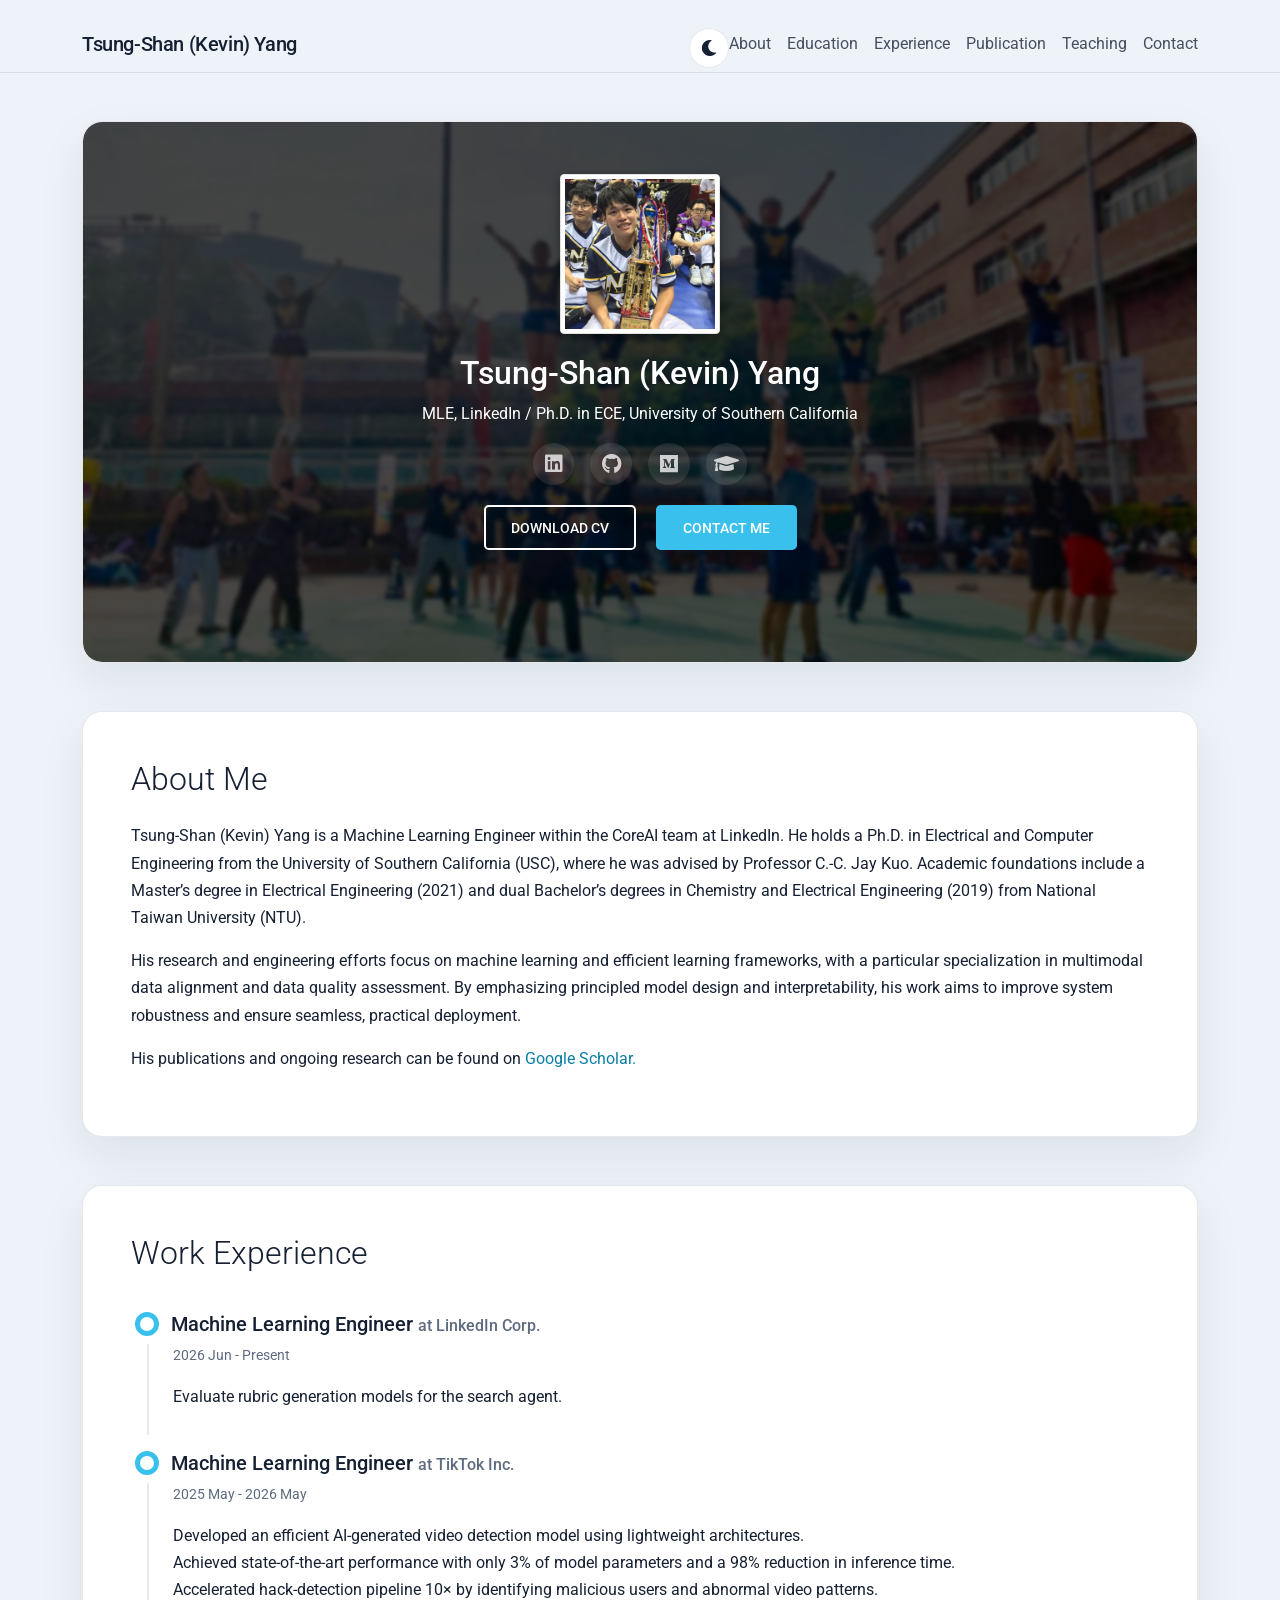
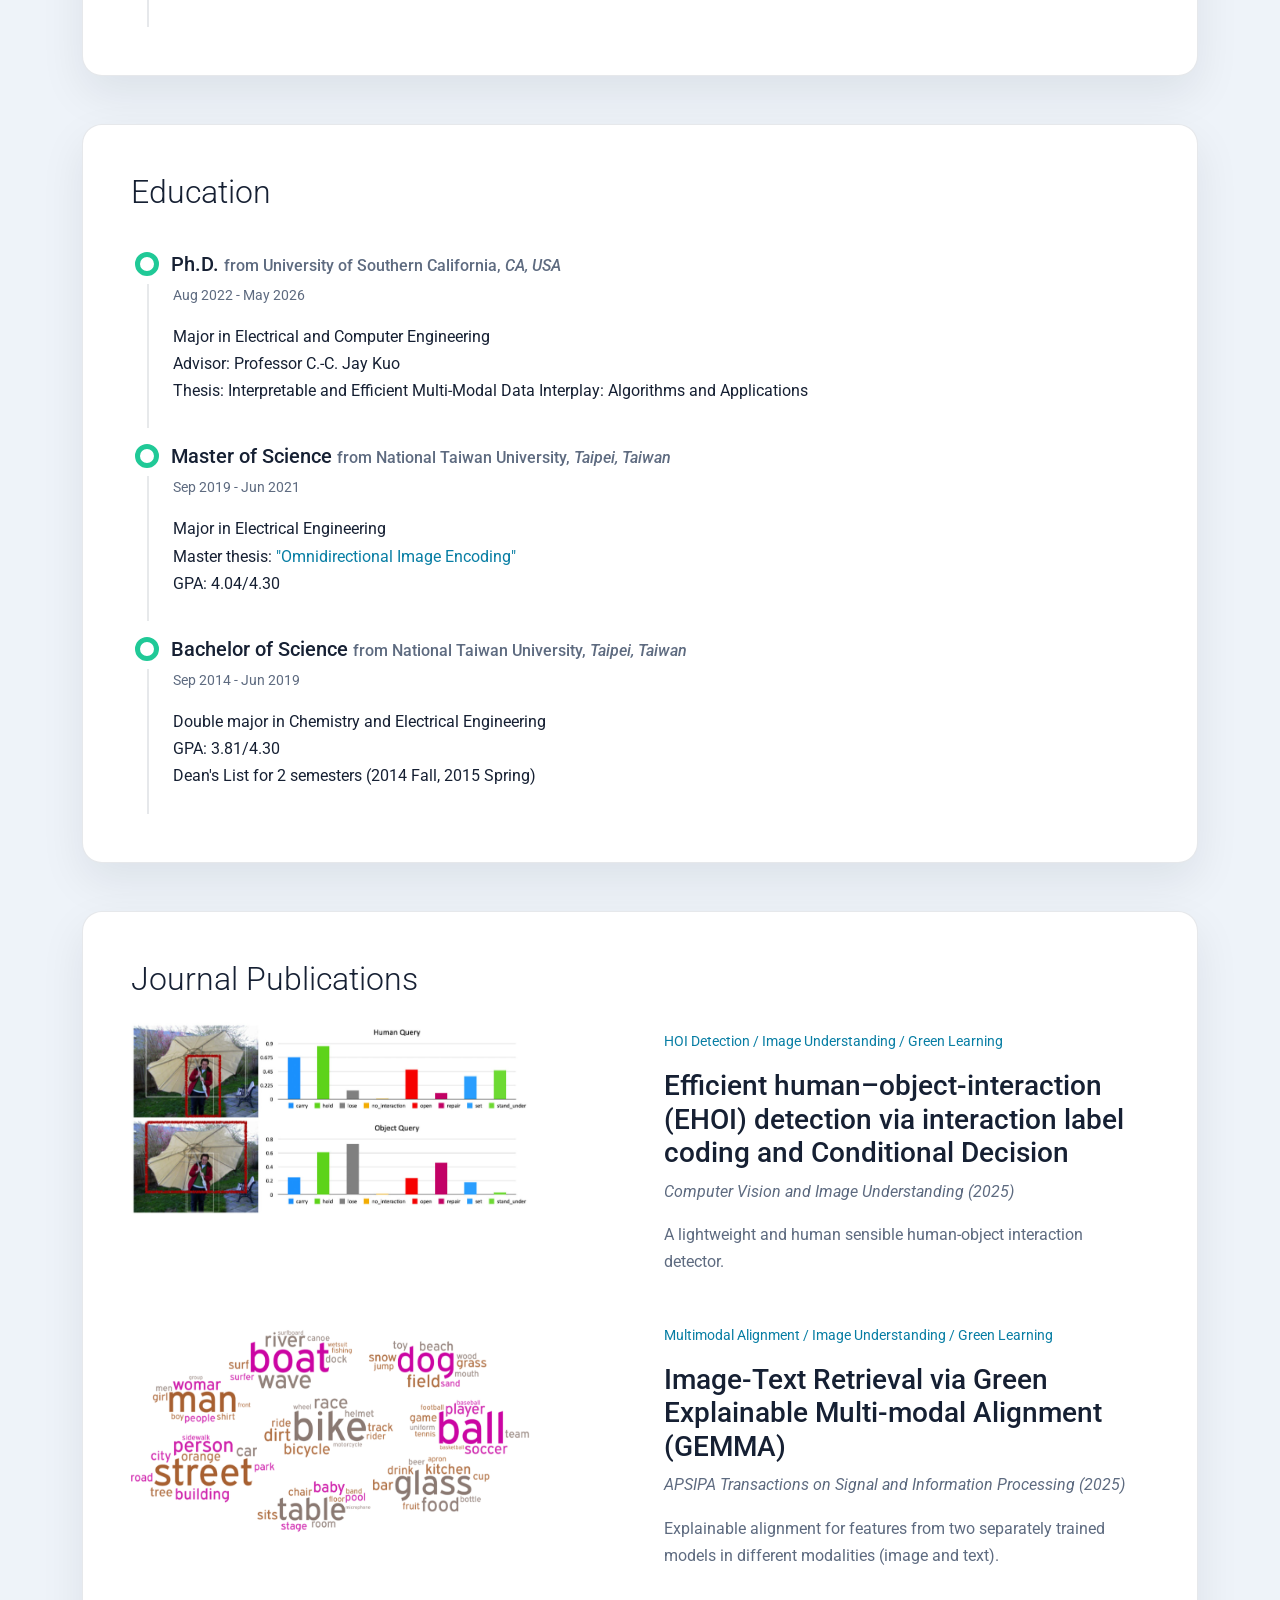
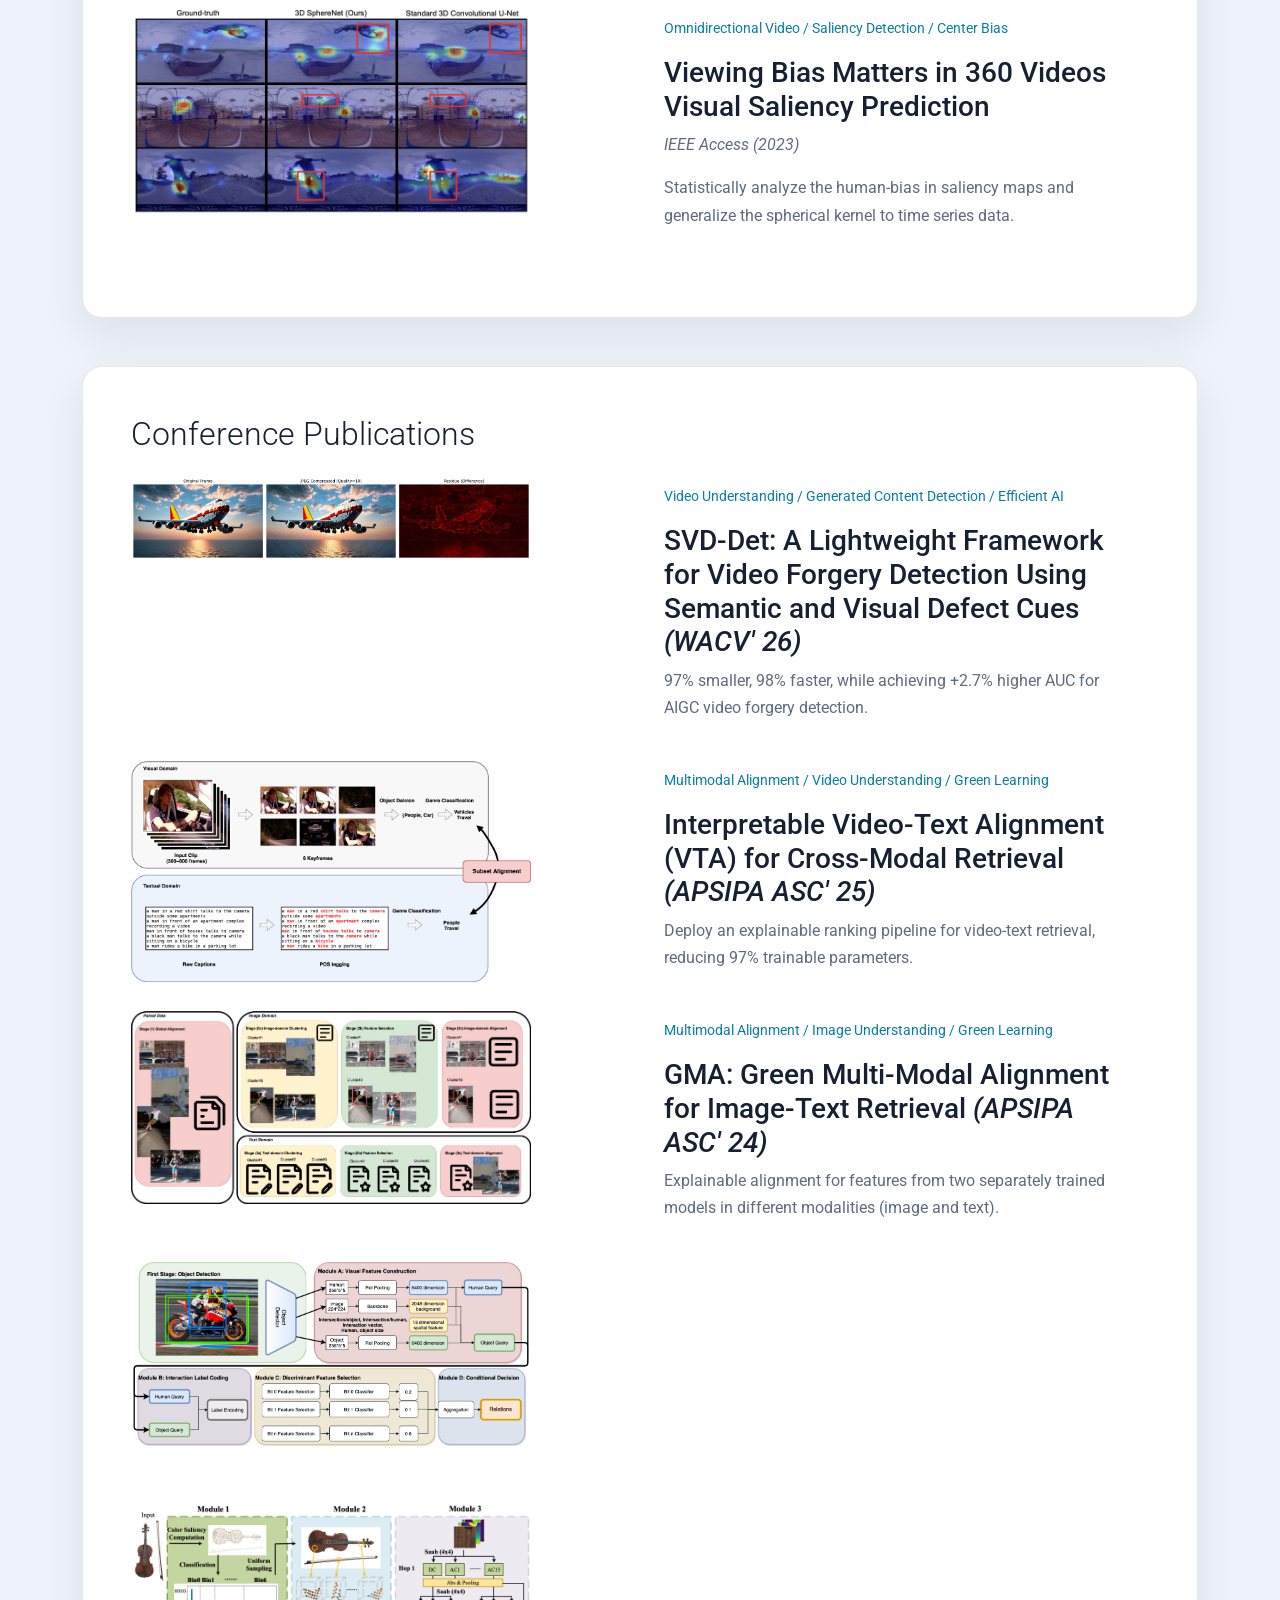
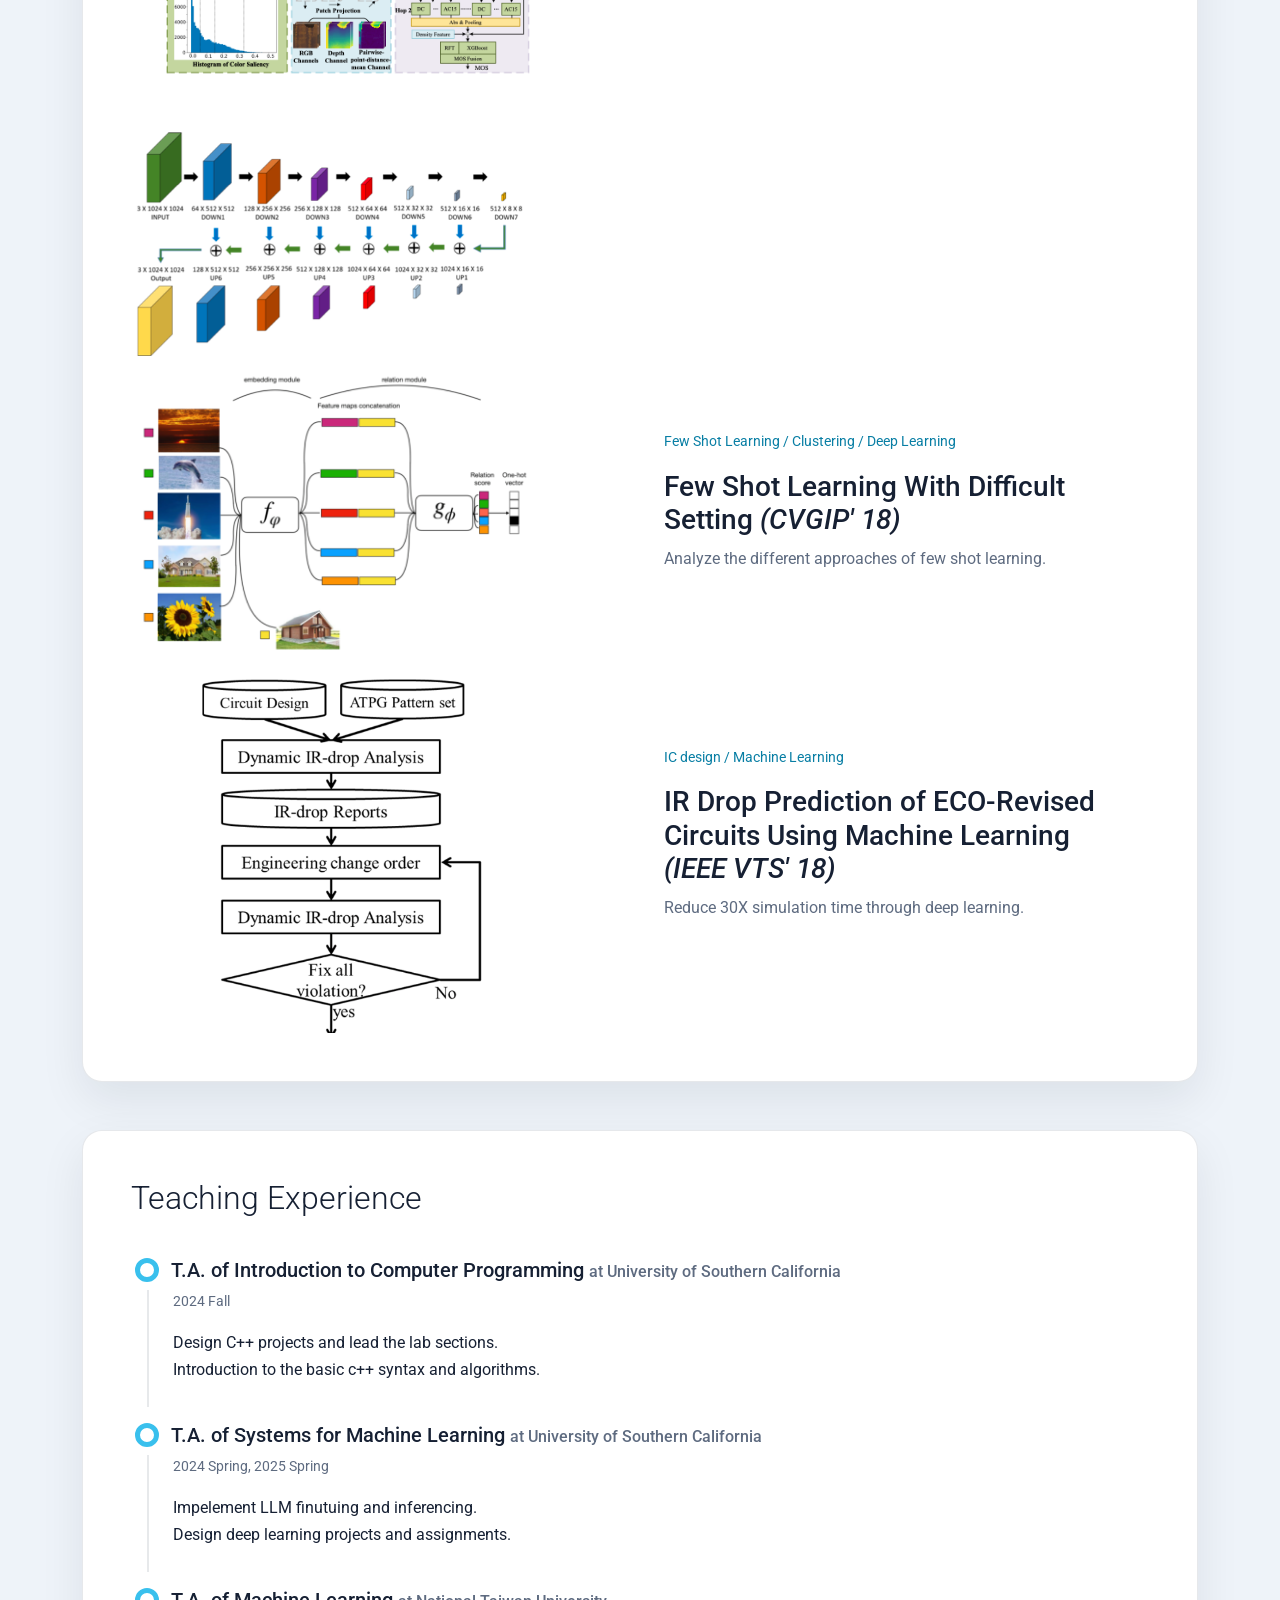
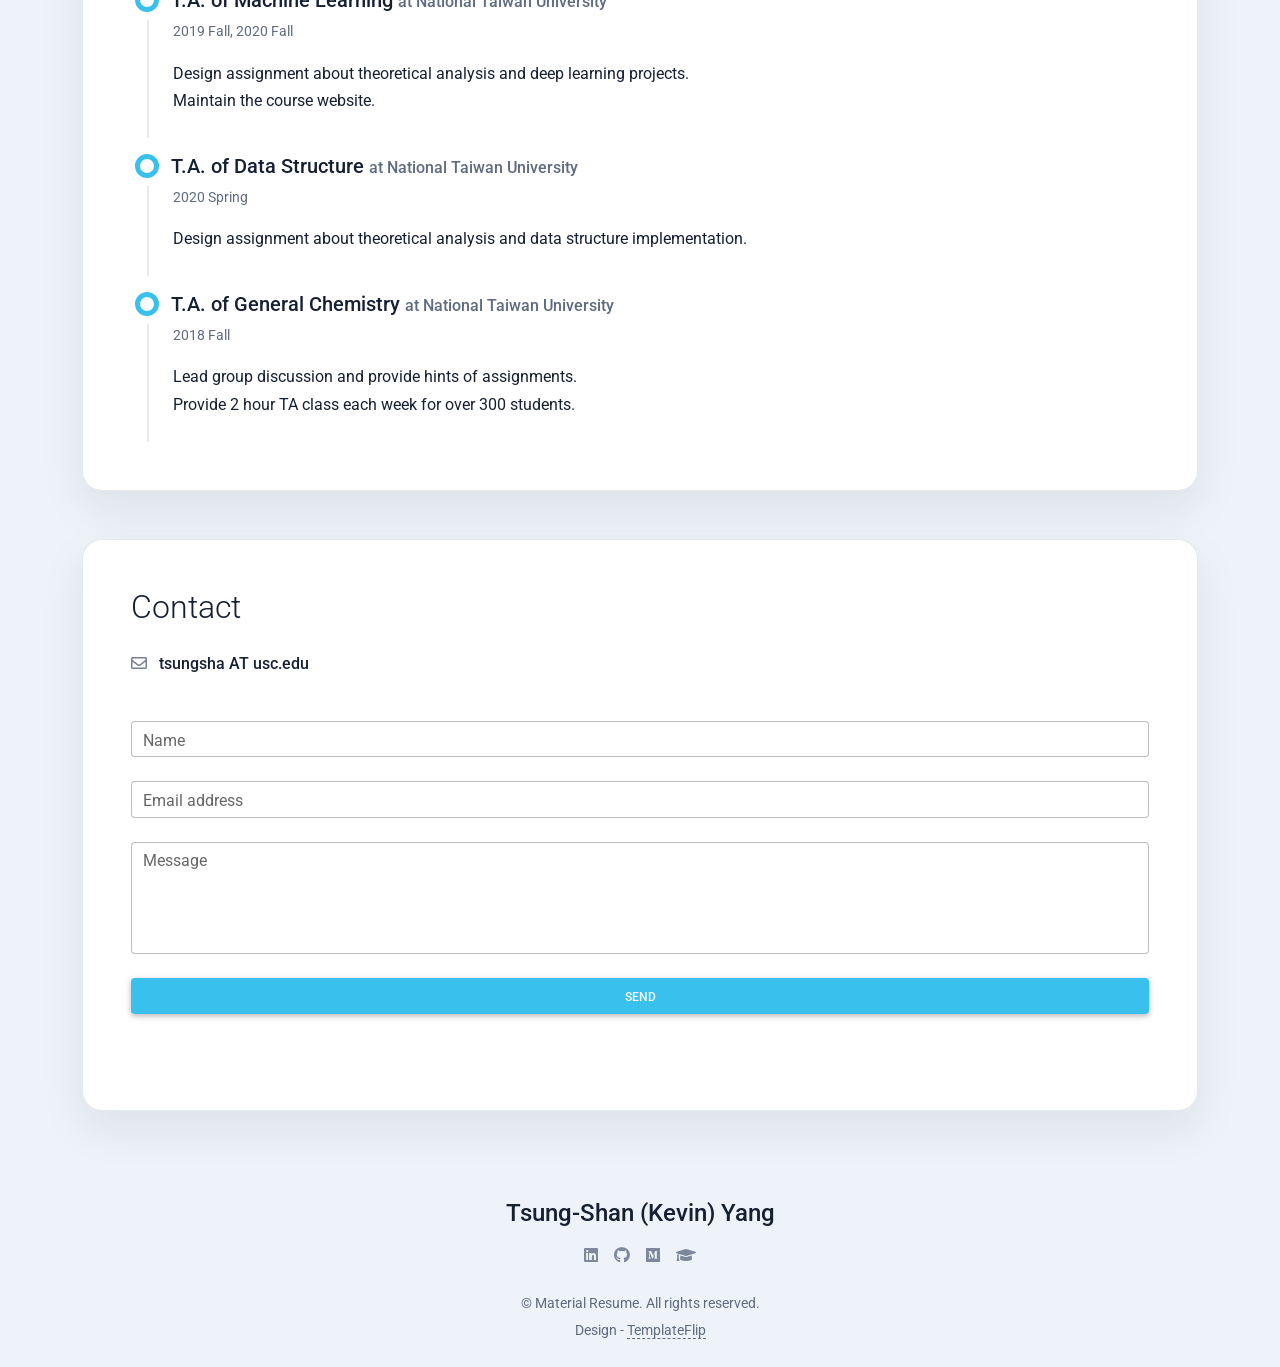
==== commit babe9f02: "Improve responsive design and add theme toggle" ====
--- a/index.html
+++ b/index.html
@@ -4,7 +4,14 @@
     <meta charset="UTF-8" />
     <meta http-equiv="X-UA-Compatible" content="IE=edge" />
     <meta name="viewport" content="width=device-width, initial-scale=1" />
-    <title>Tsung-Shan (Kevin) Yang</title>
+    <meta name="description" content="Professional website of Tsung-Shan (Kevin) Yang, Machine Learning Engineer and USC ECE Ph.D." />
+    <title>Tsung-Shan (Kevin) Yang | Machine Learning Engineer</title>
+    <script>
+      (() => {
+        const savedTheme = localStorage.getItem('theme');
+        if (savedTheme) document.documentElement.dataset.theme = savedTheme;
+      })();
+    </script>
     <link rel="icon" type="image/x-icon" href="favicon.ico" />
     <link rel="preconnect" href="https://fonts.gstatic.com" crossorigin="crossorigin" />
     <link
@@ -38,7 +45,7 @@
     </noscript>
   </head>
   <body class="bg-light" id="top">
-    <header class="d-print-none">
+    <header class="site-header d-print-none">
       <div class="container text-center text-lg-left">
         <div class="pt-4 clearfix">
           <h1 class="site-title mb-0">Tsung-Shan (Kevin) Yang</h1>
@@ -66,46 +73,50 @@
               </ul>
             </nav>
           </div>
+          <button class="theme-toggle" id="theme-toggle" type="button" aria-label="Switch color theme" aria-pressed="false">
+            <i class="fas fa-moon" aria-hidden="true"></i>
+            <span class="sr-only">Switch color theme</span>
+          </button>
         </div>
       </div>
     </header>
-    <div class="page-content">
+    <main class="page-content">
       <div class="container">
         <div class="resume-container">
-          <div class="shadow-1-strong bg-white my-5" id="intro">
+          <section class="shadow-1-strong bg-white my-5" id="intro" aria-labelledby="intro-title">
             <div class="bg-info text-white">
               <div class="cover bg-image">
-                <img src="images/header-background.jpg" />
-                <div class="mask" style="background-color: rgba(0, 0, 0, 0.7); backdrop-filter: blur(2px);">
+                <img src="images/header-background.jpg" alt="" />
+                <div class="mask cover-mask">
                   <div class="text-center p-5">
                     <div class="avatar p-1">
-                      <img class="img-thumbnail shadow-2-strong" src="images/headshot.jpg" width="160" height="160" />
+                      <img class="img-thumbnail shadow-2-strong" src="images/headshot.jpg" alt="Tsung-Shan (Kevin) Yang" width="160" height="160" />
                     </div>
                     <div class="header-bio mt-3">
                       <div data-aos="zoom-in" data-aos-delay="0">
-                        <h2 class="h2">Tsung-Shan (Kevin) Yang</h2>
+                        <h2 class="h2" id="intro-title">Tsung-Shan (Kevin) Yang</h2>
                         <p>MLE, LinkedIn / Ph.D. in ECE, University of Southern California</p>
                       </div>
                       <div class="header-social mb-3 d-print-none" data-aos="zoom-in" data-aos-delay="200">
                         <nav role="navigation">
                           <ul class="nav justify-content-center">
                             <li class="nav-item">
-                              <a class="nav-link" href="https://www.linkedin.com/in/tsung-shan-yang" title="Linkedin">
+                              <a class="nav-link" href="https://www.linkedin.com/in/tsung-shan-yang" title="Linkedin" target="_blank" rel="noopener noreferrer">
                                 <i class="fab fa-linkedin"></i><span class="menu-title sr-only">Linkedin</span>
                               </a>
                             </li>
                             <li class="nav-item">
-                              <a class="nav-link" href="https://github.com/keevin60907" title="Github">
+                              <a class="nav-link" href="https://github.com/keevin60907" title="Github" target="_blank" rel="noopener noreferrer">
                                 <i class="fab fa-github"></i><span class="menu-title sr-only">Github</span>
                               </a>
                             </li>
                             <li class="nav-item">
-                              <a class="nav-link" href="https://medium.com/@kevin60907" title="Medium">
+                              <a class="nav-link" href="https://medium.com/@kevin60907" title="Medium" target="_blank" rel="noopener noreferrer">
                                 <i class="fab fa-medium"></i><span class="menu-title sr-only">Medium</span>
                               </a>
                             </li>
                             <li class="nav-item">
-                              <a class="nav-link" href="https://scholar.google.com/citations?user=rKBY1bEAAAAJ&amp;hl=en&amp;authuser=1" title="Google Scholar">
+                              <a class="nav-link" href="https://scholar.google.com/citations?user=rKBY1bEAAAAJ&amp;hl=en&amp;authuser=1" title="Google Scholar" target="_blank" rel="noopener noreferrer">
                                 <i class="fas fa-graduation-cap"></i><span class="menu-title sr-only">Google Scholar</span>
                               </a>
                             </li>
@@ -115,6 +126,7 @@
                       <div class="d-print-none">
                         <a
                           target="_blank"
+                          rel="noopener noreferrer"
                           class="btn btn-outline-light btn-lg shadow-sm mt-1 me-3"
                           href="document/CV-Kevin_Yang.pdf"
                           data-aos="fade-right"
@@ -129,11 +141,11 @@
                 </div>
               </div>
             </div>
-          </div>
-          <div class="shadow-1-strong bg-white my-5 p-5" id="about">
+          </section>
+          <section class="shadow-1-strong bg-white my-5 p-5" id="about" aria-labelledby="about-title">
             <div class="about-section">
               <div class="row">
-                <h2 class="h2 fw-light mb-4">About Me</h2>
+                <h2 class="h2 fw-light mb-4" id="about-title">About Me</h2>
                 <p>
                   Tsung-Shan (Kevin) Yang is a Machine Learning Engineer within the CoreAI team at LinkedIn.
                   He holds a Ph.D. in Electrical and Computer Engineering from the University of Southern California
@@ -149,16 +161,16 @@
                 </p>
                 <p>
                   His publications and ongoing research can be found on
-                  <a target="_blank" href="https://scholar.google.com/citations?user=rKBY1bEAAAAJ&hl=en" title="google scholar">
+                  <a target="_blank" rel="noopener noreferrer" href="https://scholar.google.com/citations?user=rKBY1bEAAAAJ&amp;hl=en&amp;authuser=1" title="Google Scholar">
                     Google Scholar.
                   </a>
                 </p>
               </div>
             </div>
-          </div>
-          <div class="shadow-1-strong bg-white my-5 p-5" id="working">
+          </section>
+          <section class="shadow-1-strong bg-white my-5 p-5" id="working" aria-labelledby="work-title">
             <div class="work-experience-section">
-              <h2 class="h2 fw-light mb-4">Work Experience</h2>
+              <h2 class="h2 fw-light mb-4" id="work-title">Work Experience</h2>
               <div class="timeline">
                 <div class="timeline-card timeline-card-info" data-aos="fade-in" data-aos-delay="0">
                   <div class="timeline-head px-4 pt-3">
@@ -186,10 +198,10 @@
                 </div>
               </div>
             </div>
-          </div>
-          <div class="shadow-1-strong bg-white my-5 p-5" id="education">
+          </section>
+          <section class="shadow-1-strong bg-white my-5 p-5" id="education" aria-labelledby="education-title">
             <div class="education-section">
-              <h2 class="h2 fw-light mb-4">Education</h2>
+              <h2 class="h2 fw-light mb-4" id="education-title">Education</h2>
               <div class="timeline">
                 <div class="timeline-card timeline-card-success" data-aos="fade-in" data-aos-delay="0">
                   <div class="timeline-head px-4 pt-3">
@@ -236,14 +248,14 @@
                 </div>
               </div>
             </div>
-          </div>
-          <div class="shadow-1-strong bg-white my-5 p-5 d-print-none" id="journal-publication">
+          </section>
+          <section class="shadow-1-strong bg-white my-5 p-5 d-print-none" id="journal-publication" aria-labelledby="journal-publications-title">
             <div class="publication-section">
-              <h2 class="h2 fw-light mb-4">Journal Publications</h2>
-              <div class="row g-0">
-                <div class="col-md-6">
-                  <a href="document/publication/CVIU25.pdf" target="_blank">
-                    <img class="img-fluid" src="images/CVIU25.png" width="400" height="250" />
+              <h2 class="h2 fw-light mb-4" id="journal-publications-title">Journal Publications</h2>
+              <div class="row g-0">
+                <div class="col-md-6">
+                  <a href="document/publication/CVIU25.pdf" target="_blank" rel="noopener noreferrer">
+                    <img class="img-fluid" src="images/CVIU25.png" alt="Efficient human-object-interaction detection publication thumbnail" loading="lazy" width="400" height="250" />
                   </a>
                 </div>
                 <div class="col-md-6 d-flex align-items-center" data-aos="fade-right" data-aos-delay="30">
@@ -259,8 +271,8 @@
               </div>
               <div class="row g-0">
                 <div class="col-md-6">
-                  <a href="document/publication/APSIPA_TSIP25.pdf" target="_blank">
-                    <img class="img-fluid" src="images/TSIP25.png" width="400" height="250" />
+                  <a href="document/publication/APSIPA_TSIP25.pdf" target="_blank" rel="noopener noreferrer">
+                    <img class="img-fluid" src="images/TSIP25.png" alt="Image-Text Retrieval via GEMMA publication thumbnail" loading="lazy" width="400" height="250" />
                   </a>
                 </div>
                 <div class="col-md-6 d-flex align-items-center" data-aos="fade-left" data-aos-delay="30">
@@ -274,8 +286,8 @@
               </div>
               <div class="row g-0">
                 <div class="col-md-6">
-                  <a href="document/publication/Access23.pdf" target="_blank">
-                    <img class="img-fluid" src="images/Access23.png" width="400" height="250" />
+                  <a href="document/publication/Access23.pdf" target="_blank" rel="noopener noreferrer">
+                    <img class="img-fluid" src="images/Access23.png" alt="Viewing Bias Matters in 360 Videos publication thumbnail" loading="lazy" width="400" height="250" />
                   </a>
                 </div>
                 <div class="col-md-6 d-flex align-items-center" data-aos="fade-right" data-aos-delay="30">
@@ -288,14 +300,14 @@
                 </div>
               </div>
             </div>
-          </div>
-          <div class="shadow-1-strong bg-white my-5 p-5 d-print-none" id="conference-publication">
+          </section>
+          <section class="shadow-1-strong bg-white my-5 p-5 d-print-none" id="conference-publication" aria-labelledby="conference-publications-title">
             <div class="publication-section">
-              <h2 class="h2 fw-light mb-4">Conference Publications</h2>
-              <div class="row g-0">
-                <div class="col-md-6">
-                  <a href="document/publication/WACV26.pdf" target="_blank">
-                    <img class="img-fluid" src="images/WACV26.png" width="400" height="250" />
+              <h2 class="h2 fw-light mb-4" id="conference-publications-title">Conference Publications</h2>
+              <div class="row g-0">
+                <div class="col-md-6">
+                  <a href="document/publication/WACV26.pdf" target="_blank" rel="noopener noreferrer">
+                    <img class="img-fluid" src="images/WACV26.png" alt="SVD-Det publication thumbnail" loading="lazy" width="400" height="250" />
                   </a>
                 </div>
                 <div class="col-md-6 d-flex align-items-center" data-aos="fade-right" data-aos-delay="30">
@@ -308,8 +320,8 @@
               </div>
               <div class="row g-0">
                 <div class="col-md-6">
-                  <a href="document/publication/APSIPA25.pdf" target="_blank">
-                    <img class="img-fluid" src="images/APSIPA25.jpg" width="400" height="250" />
+                  <a href="document/publication/APSIPA25.pdf" target="_blank" rel="noopener noreferrer">
+                    <img class="img-fluid" src="images/APSIPA25.jpg" alt="Interpretable Video-Text Alignment publication thumbnail" loading="lazy" width="400" height="250" />
                   </a>
                 </div>
                 <div class="col-md-6 d-flex align-items-center" data-aos="fade-left" data-aos-delay="30">
@@ -322,8 +334,8 @@
               </div>
               <div class="row g-0">
                 <div class="col-md-6">
-                  <a href="document/publication/APSIPA24.pdf" target="_blank">
-                    <img class="img-fluid" src="images/APSIPA24.jpg" width="400" height="250" />
+                  <a href="document/publication/APSIPA24.pdf" target="_blank" rel="noopener noreferrer">
+                    <img class="img-fluid" src="images/APSIPA24.jpg" alt="GMA publication thumbnail" loading="lazy" width="400" height="250" />
                   </a>
                 </div>
                 <div class="col-md-6 d-flex align-items-center" data-aos="fade-right" data-aos-delay="30">
@@ -336,8 +348,8 @@
               </div>
               <div class="row g-0">
                 <div class="col-md-6">
-                  <a href="document/publication/MIPR24.pdf" target="_blank">
-                    <img class="img-fluid" src="images/MIPR24.jpg" width="400" height="250" />
+                  <a href="document/publication/MIPR24.pdf" target="_blank" rel="noopener noreferrer">
+                    <img class="img-fluid" src="images/MIPR24.jpg" alt="GHOI publication thumbnail" loading="lazy" width="400" height="250" />
                   </a>
                 </div>
                 <div class="col-md-6 d-flex align-items-center" data-aos="fade-left" data-aos-delay="30">
@@ -350,8 +362,8 @@
               </div>
               <div class="row g-0">
                 <div class="col-md-6">
-                  <a href="document/publication/ICIP23.pdf" target="_blank">
-                    <img class="img-fluid" src="images/ICIP23.png" width="400" height="250" />
+                  <a href="document/publication/ICIP23.pdf" target="_blank" rel="noopener noreferrer">
+                    <img class="img-fluid" src="images/ICIP23.png" alt="BPQA publication thumbnail" loading="lazy" width="400" height="250" />
                   </a>
                 </div>
                 <div class="col-md-6 d-flex align-items-center" data-aos="fade-right" data-aos-delay="30">
@@ -364,8 +376,8 @@
               </div>
               <div class="row g-0">
                 <div class="col-md-6">
-                  <a href="document/publication/CVPR20.pdf" target="_blank">
-                    <img class="img-fluid" src="images/CVPR20.jpg" width="400" height="250" />
+                  <a href="document/publication/CVPR20.pdf" target="_blank" rel="noopener noreferrer">
+                    <img class="img-fluid" src="images/CVPR20.jpg" alt="NTIRE 2020 Challenge on NonHomogeneous Dehazing publication thumbnail" loading="lazy" width="400" height="250" />
                   </a>
                 </div>
                 <div class="col-md-6 d-flex align-items-center" data-aos="fade-left" data-aos-delay="30">
@@ -378,8 +390,8 @@
               </div>
               <div class="row g-0">
                 <div class="col-md-6">
-                  <a href="document/publication/CVGIP18.pdf" target="_blank">
-                    <img class="img-fluid" src="images/CVGIP18.jpg" width="400" height="250" />
+                  <a href="document/publication/CVGIP18.pdf" target="_blank" rel="noopener noreferrer">
+                    <img class="img-fluid" src="images/CVGIP18.jpg" alt="Few Shot Learning With Difficult Setting publication thumbnail" loading="lazy" width="400" height="250" />
                   </a>
                 </div>
                 <div class="col-md-6 d-flex align-items-center" data-aos="fade-right" data-aos-delay="30">
@@ -392,8 +404,8 @@
               </div>
               <div class="row g-0">
                 <div class="col-md-6">
-                  <a href="document/publication/VTS18.pdf" target="_blank">
-                    <img class="img-fluid" src="images/VTS18.jpg" width="400" height="250" />
+                  <a href="document/publication/VTS18.pdf" target="_blank" rel="noopener noreferrer">
+                    <img class="img-fluid" src="images/VTS18.jpg" alt="IR Drop Prediction of ECO-Revised Circuits publication thumbnail" loading="lazy" width="400" height="250" />
                   </a>
                 </div>
                 <div class="col-md-6 d-flex align-items-center" data-aos="fade-left" data-aos-delay="30">
@@ -405,10 +417,10 @@
                 </div>
               </div>
             </div>
-          </div>
-          <div class="shadow-1-strong bg-white my-5 p-5" id="teaching">
+          </section>
+          <section class="shadow-1-strong bg-white my-5 p-5" id="teaching" aria-labelledby="teaching-title">
             <div class="work-experience-section">
-              <h2 class="h2 fw-light mb-4">Teaching Experience</h2>
+              <h2 class="h2 fw-light mb-4" id="teaching-title">Teaching Experience</h2>
               <div class="timeline">
                 <div class="timeline-card timeline-card-info" data-aos="fade-in" data-aos-delay="0">
                   <div class="timeline-head px-4 pt-3">
@@ -467,10 +479,10 @@
                 </div>
               </div>
             </div>
-          </div>
-          <div class="shadow-1-strong bg-white my-5 p-5" id="contact">
-            <div class="contant-section">
-              <h2 class="h2 fw-light text mb-4">Contact</h2>
+          </section>
+          <section class="shadow-1-strong bg-white my-5 p-5" id="contact" aria-labelledby="contact-title">
+            <div class="contact-section">
+              <h2 class="h2 fw-light text mb-4" id="contact-title">Contact</h2>
               <div class="row mb-4">
                 <div class="col" data-aos="fade-left" data-aos-delay="200">
                   <div class="mt-1">
@@ -505,10 +517,10 @@
                 </div>
               </div>
             </div>
-          </div>
+          </section>
         </div>
       </div>
-    </div>
+    </main>
     <footer class="pt-4 pb-4 text-muted text-center d-print-none">
       <div class="container">
         <div class="my-3">
@@ -518,28 +530,28 @@
               <ul class="nav justify-content-center">
                 <!--
                 <li class="nav-item">
-                  <a class="nav-link" href="https://twitter.com/templateflip" title="Twitter">
+                  <a class="nav-link" href="https://twitter.com/templateflip" title="Twitter" target="_blank" rel="noopener noreferrer">
                     <i class="fab fa-twitter"></i><span class="menu-title sr-only">Twitter</span>
                   </a>
                 </li>
                 -->
                 <li class="nav-item">
-                  <a class="nav-link" href="https://www.linkedin.com/in/tsung-shan-yang" title="Linkedin">
+                  <a class="nav-link" href="https://www.linkedin.com/in/tsung-shan-yang" title="Linkedin" target="_blank" rel="noopener noreferrer">
                     <i class="fab fa-linkedin"></i><span class="menu-title sr-only">Linkedin</span>
                   </a>
                 </li>
                 <li class="nav-item">
-                  <a class="nav-link" href="https://github.com/keevin60907" title="Github">
+                  <a class="nav-link" href="https://github.com/keevin60907" title="Github" target="_blank" rel="noopener noreferrer">
                     <i class="fab fa-github"></i><span class="menu-title sr-only">Github</span>
                   </a>
                 </li>
                 <li class="nav-item">
-                  <a class="nav-link" href="https://medium.com/@kevin60907" title="Medium">
+                  <a class="nav-link" href="https://medium.com/@kevin60907" title="Medium" target="_blank" rel="noopener noreferrer">
                     <i class="fab fa-medium"></i><span class="menu-title sr-only">Medium</span>
                   </a>
                 </li>
                 <li class="nav-item">
-                  <a class="nav-link" href="https://scholar.google.com/citations?user=rKBY1bEAAAAJ&amp;hl=en&amp;authuser=1" title="Google Scholar">
+                  <a class="nav-link" href="https://scholar.google.com/citations?user=rKBY1bEAAAAJ&amp;hl=en&amp;authuser=1" title="Google Scholar" target="_blank" rel="noopener noreferrer">
                                 <i class="fas fa-graduation-cap"></i><span class="menu-title sr-only">Google Scholar</span>
                   </a>
                 </li>
@@ -549,7 +561,7 @@
         </div>
         <div class="text-small">
           <div class="mb-1">&copy; Material Resume. All rights reserved.</div>
-          <div>Design - <a href="https://templateflip.com/" target="_blank">TemplateFlip</a></div>
+          <div>Design - <a href="https://templateflip.com/" target="_blank" rel="noopener noreferrer">TemplateFlip</a></div>
         </div>
       </div>
     </footer>
--- a/css/main.css
+++ b/css/main.css
@@ -1,3 +1,48 @@
+:root,
+:root[data-theme='light'] {
+  color-scheme: light;
+  --page-bg: #eef3f9;
+  --surface: #ffffff;
+  --surface-muted: #f8fafc;
+  --text: #162033;
+  --muted: #5e6b80;
+  --border: rgba(18, 36, 61, 0.1);
+  --shadow: 0 18px 45px rgba(15, 23, 42, 0.08);
+  --header-bg: rgba(238, 243, 249, 0.82);
+  --accent: #087ea4;
+  --accent-strong: #056786;
+}
+
+:root[data-theme='dark'] {
+  color-scheme: dark;
+  --page-bg: #0b1220;
+  --surface: #121c2d;
+  --surface-muted: #172338;
+  --text: #e6edf7;
+  --muted: #aab7cb;
+  --border: rgba(180, 205, 235, 0.14);
+  --shadow: 0 18px 45px rgba(0, 0, 0, 0.25);
+  --header-bg: rgba(11, 18, 32, 0.82);
+  --accent: #59c8ef;
+  --accent-strong: #88daf5;
+}
+
+@media (prefers-color-scheme: dark) {
+  :root:not([data-theme]) {
+    color-scheme: dark;
+    --page-bg: #0b1220;
+    --surface: #121c2d;
+    --surface-muted: #172338;
+    --text: #e6edf7;
+    --muted: #aab7cb;
+    --border: rgba(180, 205, 235, 0.14);
+    --shadow: 0 18px 45px rgba(0, 0, 0, 0.25);
+    --header-bg: rgba(11, 18, 32, 0.82);
+    --accent: #59c8ef;
+    --accent-strong: #88daf5;
+  }
+}
+
 /* Timeline custom component */
 .timeline-card {
   position: relative;
@@ -8,7 +53,7 @@
   content: '';
   display: inline-block;
   position: absolute;
-  background-color: #fff;
+  background-color: var(--surface);
   border-radius: 100%;
   width: 24px;
   height: 24px;
@@ -19,7 +64,7 @@
 }
 
 .timeline-body {
-  border-left: 2px solid #E6E9ED;
+  border-left: 2px solid var(--border);
 }
 
 .timeline-card-primary:before {
@@ -47,6 +92,26 @@
   overflow-x: hidden;
 }
 
+body.bg-light {
+  background-color: var(--page-bg) !important;
+  color: var(--text);
+  line-height: 1.7;
+}
+
+a {
+  color: var(--accent);
+}
+
+a:hover,
+a:focus {
+  color: var(--accent-strong);
+}
+
+:focus-visible {
+  outline: 3px solid var(--accent);
+  outline-offset: 3px;
+}
+
 .container {
   max-width: 1140px;
 }
@@ -54,6 +119,16 @@
 .site-title {
   font-size: 1.25rem;
   line-height: 2.5rem;
+  letter-spacing: -0.02em;
+}
+
+.site-header {
+  position: sticky;
+  top: 0;
+  z-index: 100;
+  background: var(--header-bg);
+  border-bottom: 1px solid var(--border);
+  backdrop-filter: blur(16px);
 }
 
 .nav-link {
@@ -61,7 +136,8 @@
   font-size: 1rem;
   line-height: 2.5rem;
   color: inherit;
-  opacity: 0.8;
+  opacity: 0.78;
+  transition: color 160ms ease, opacity 160ms ease;
 }
 
 .header-social .nav-link {
@@ -78,13 +154,122 @@
   margin-left: 1rem;
 }
 
+.theme-toggle {
+  display: inline-flex;
+  align-items: center;
+  justify-content: center;
+  width: 2.5rem;
+  height: 2.5rem;
+  margin: 0.25rem 0;
+  border: 1px solid var(--border);
+  border-radius: 50%;
+  background: var(--surface);
+  color: var(--text);
+  cursor: pointer;
+  transition: background-color 160ms ease, color 160ms ease, transform 160ms ease;
+}
+
+.theme-toggle:hover {
+  background: var(--surface-muted);
+  color: var(--accent);
+  transform: translateY(-1px);
+}
+
 .cover {
-  height: 500px;
+  height: 540px;
 }
 
 .cover > img {
   object-fit: cover;
-  width: auto;
+  width: 100%;
+  height: 100%;
+}
+
+.cover-mask {
+  background-color: rgba(0, 0, 0, 0.7);
+  backdrop-filter: blur(2px);
+}
+
+.resume-container > section {
+  overflow: hidden;
+  border: 1px solid var(--border);
+  border-radius: 1.25rem;
+  box-shadow: var(--shadow) !important;
+}
+
+.resume-container > section:not(#intro) {
+  transition: transform 180ms ease, box-shadow 180ms ease;
+}
+
+@media (hover: hover) {
+  .resume-container > section:not(#intro):hover {
+    transform: translateY(-3px);
+    box-shadow: 0 22px 50px rgba(15, 23, 42, 0.14) !important;
+  }
+}
+
+.bg-white {
+  background-color: var(--surface) !important;
+}
+
+.bg-info {
+  background-color: var(--surface-muted) !important;
+}
+
+.text-muted {
+  color: var(--muted) !important;
+}
+
+.text-teal {
+  color: var(--accent) !important;
+}
+
+.timeline-head .h5,
+.h2,
+.h3,
+.h4 {
+  color: var(--text);
+}
+
+.header-bio .h2 {
+  color: #fff;
+}
+
+.header-social .nav-link {
+  width: 2.6rem;
+  height: 2.6rem;
+  display: inline-flex;
+  align-items: center;
+  justify-content: center;
+  border-radius: 50%;
+  background: rgba(255, 255, 255, 0.12);
+}
+
+.header-social .nav-link:hover,
+.header-social .nav-link:focus {
+  background: rgba(255, 255, 255, 0.22);
+  color: #fff;
+}
+
+section[id] {
+  scroll-margin-top: 5.5rem;
+}
+
+.form-control {
+  background-color: var(--surface-muted);
+  border-color: var(--border);
+  color: var(--text);
+}
+
+.form-control:focus {
+  background-color: var(--surface);
+  border-color: var(--accent);
+  color: var(--text);
+  box-shadow: 0 0 0 0.2rem color-mix(in srgb, var(--accent) 20%, transparent);
+}
+
+.form-label {
+  color: var(--muted);
 }
 
 .progress-bar {
@@ -108,6 +293,10 @@
   cursor: pointer;
 }
 
+footer {
+  color: var(--muted) !important;
+}
+
 @media (min-width: 48em) {
   .site-title {
     float: left;
@@ -115,6 +304,11 @@
 
   .site-nav {
     float: right;
+  }
+
+  .theme-toggle {
+    float: right;
+    margin-left: 1rem;
   }
 }
 
@@ -126,7 +320,43 @@
   }
 
   .p-5 {
-    padding: 2.5rem 2rem !important;
+    padding: 2rem 1.5rem !important;
+  }
+
+  .site-header .pt-4 {
+    padding-top: 0.75rem !important;
+  }
+
+  .site-title {
+    font-size: 1.1rem;
+    line-height: 2rem;
+  }
+
+  .site-nav .nav {
+    gap: 0.1rem 0.75rem;
+  }
+
+  .site-nav .nav-item + .nav-item {
+    margin-left: 0;
+  }
+
+  .site-nav .nav-link {
+    font-size: 0.88rem;
+    line-height: 2rem;
+  }
+
+  .theme-toggle {
+    position: absolute;
+    top: 0.55rem;
+    right: 1rem;
+  }
+
+  .cover {
+    height: 460px;
+  }
+
+  .header-social .nav-item + .nav-item {
+    margin-left: 0.45rem;
   }
 
   .portfolio-section .m-5 {
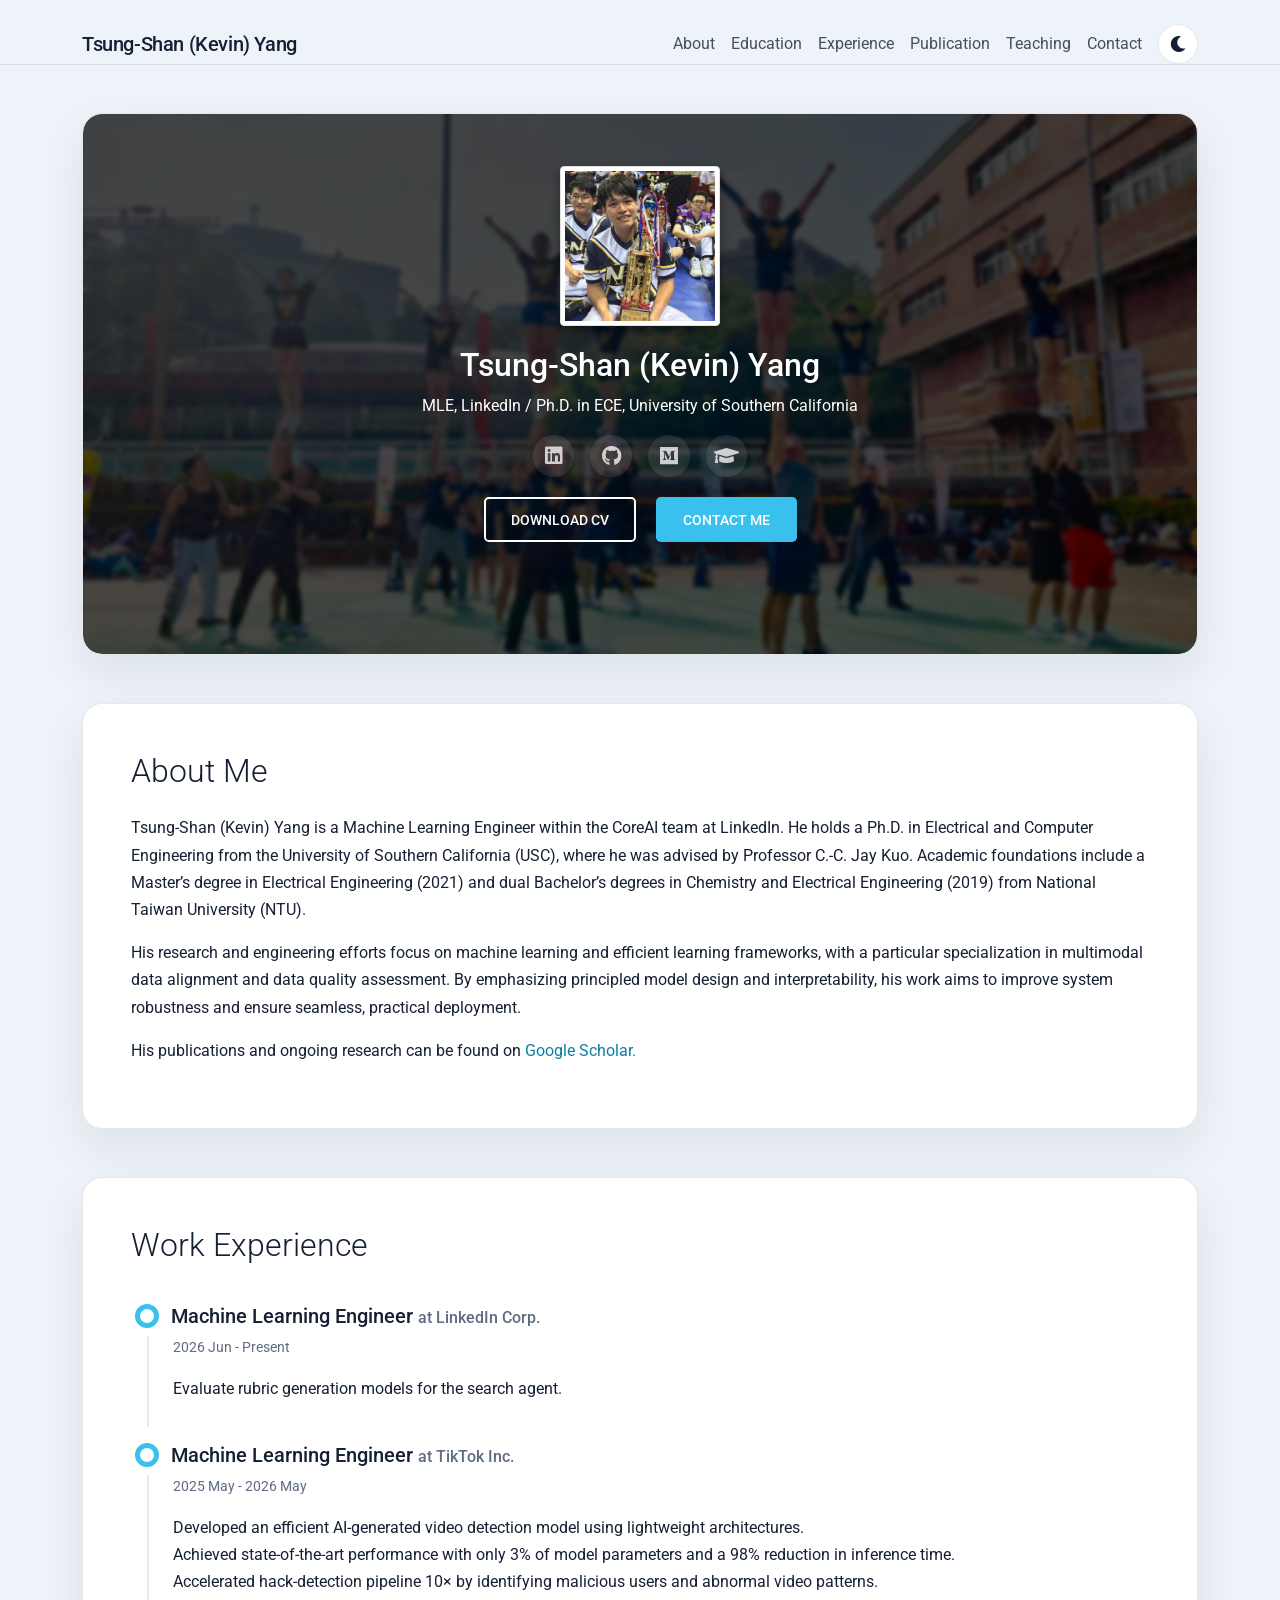
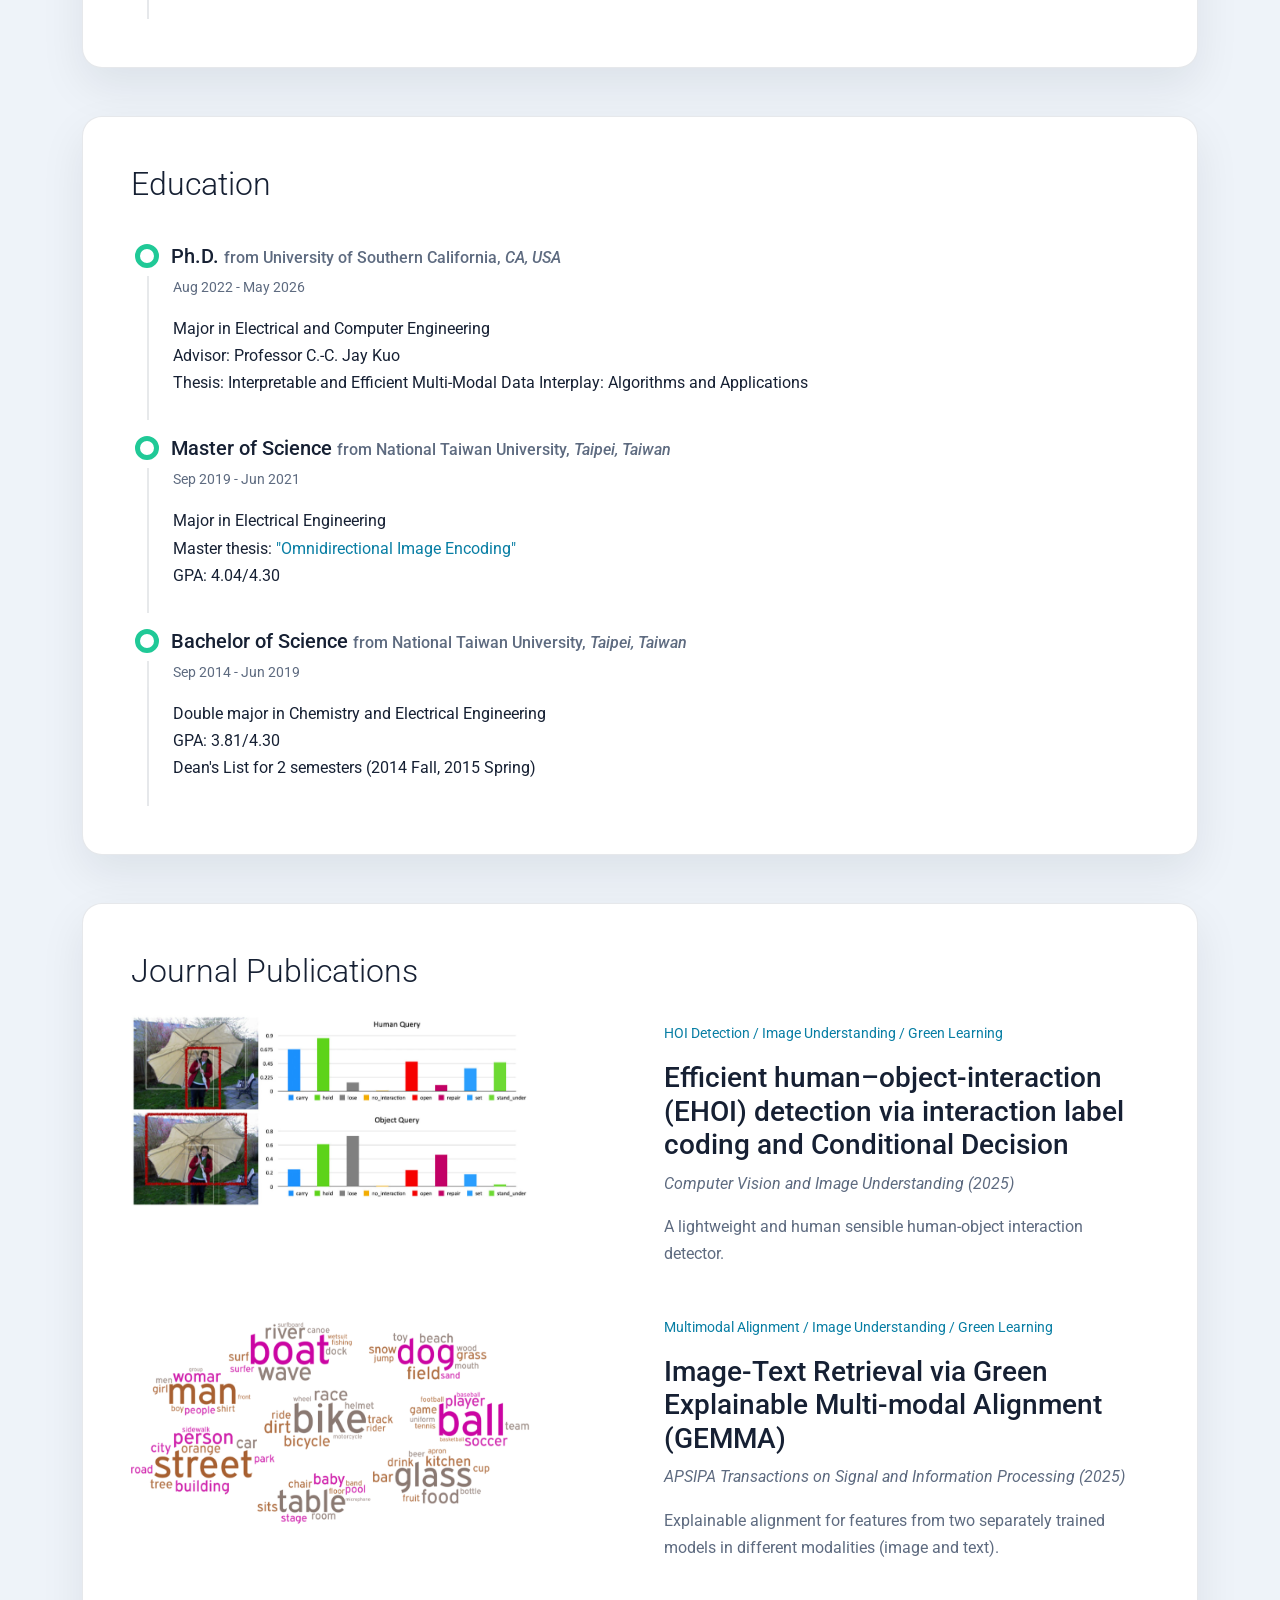
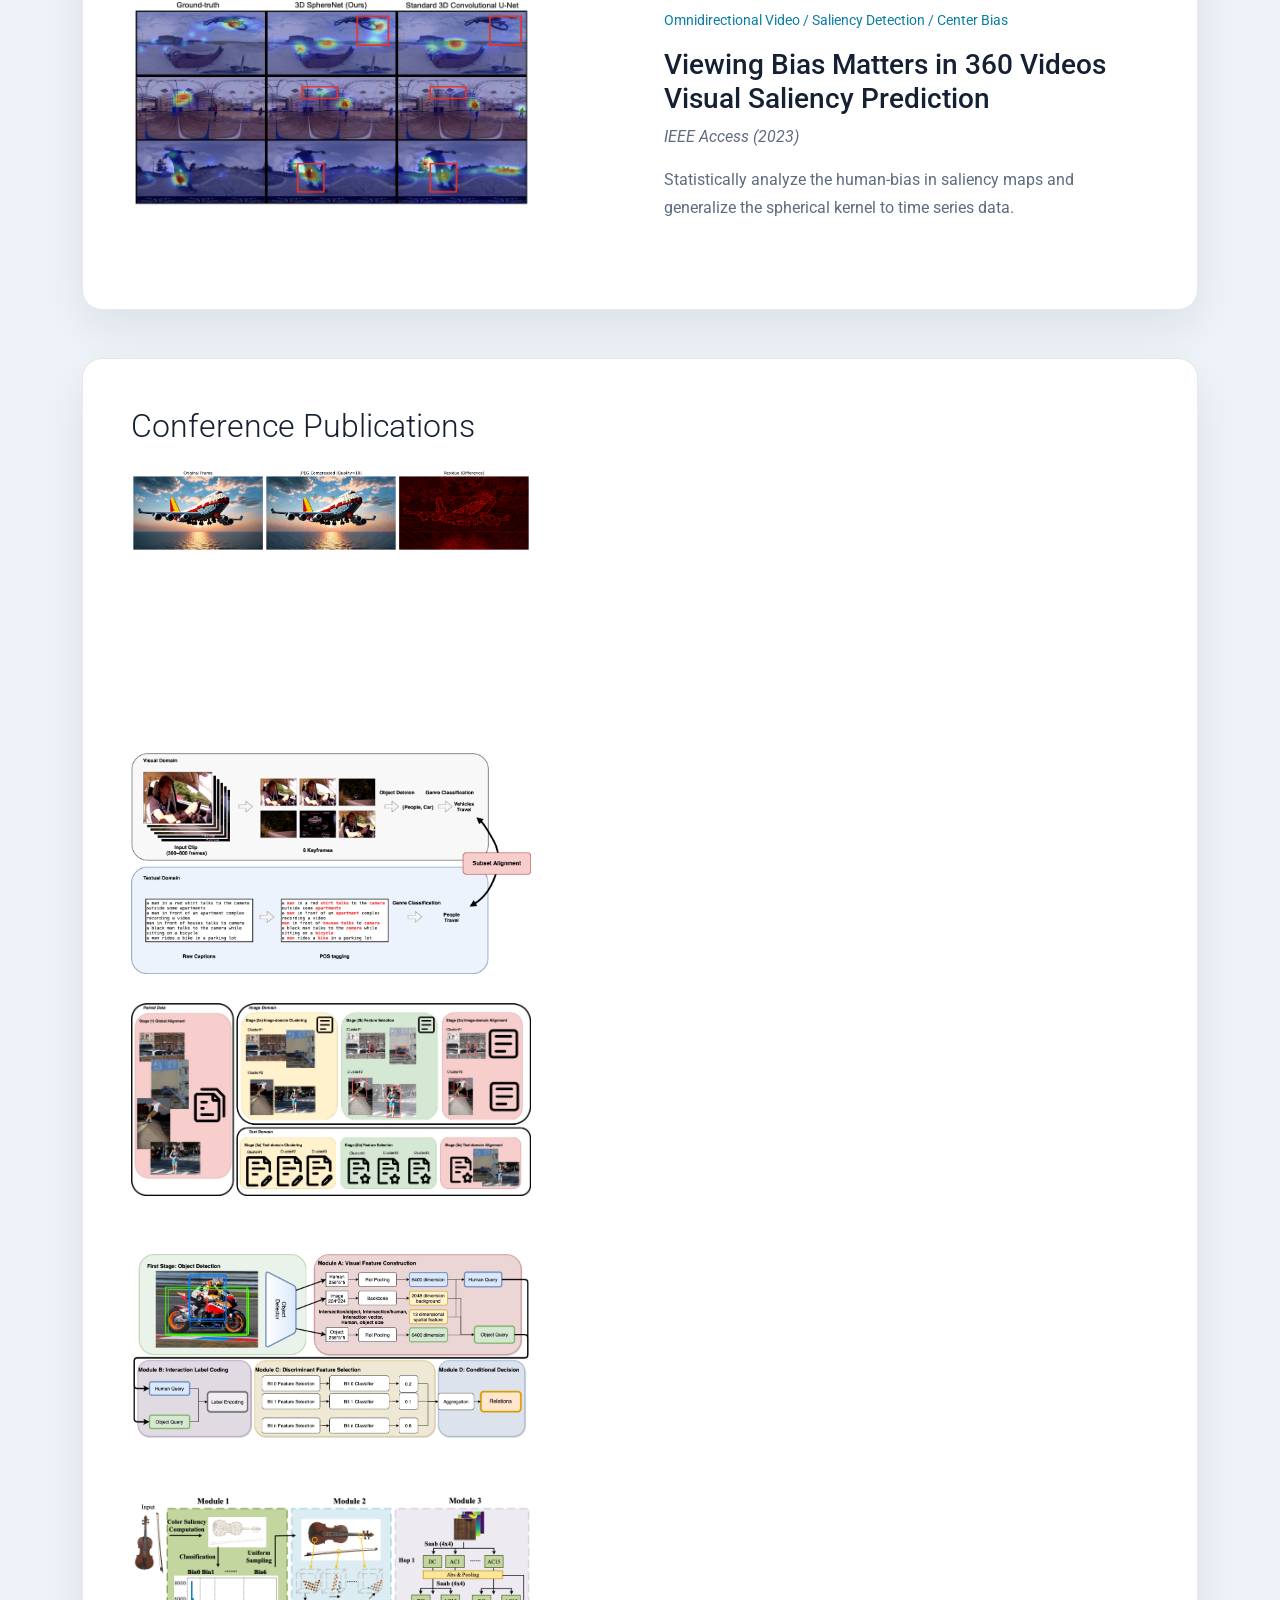
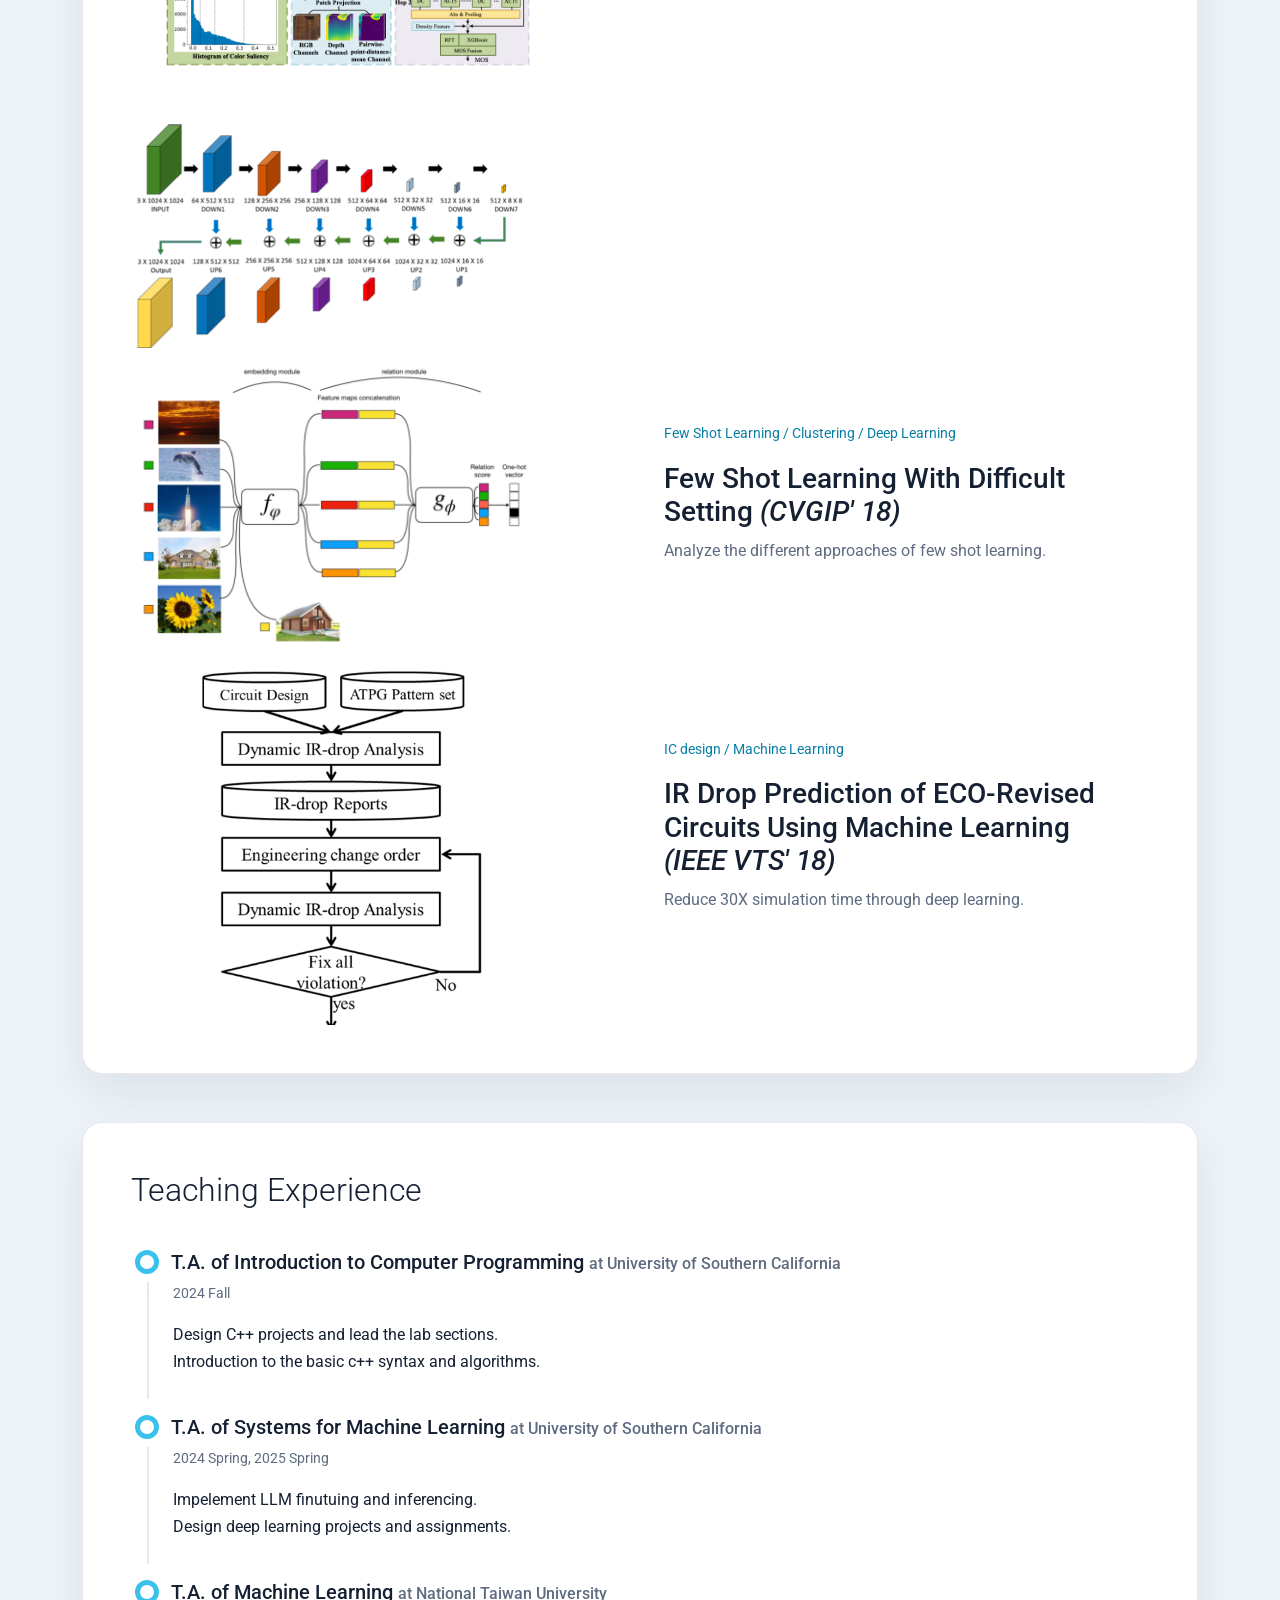
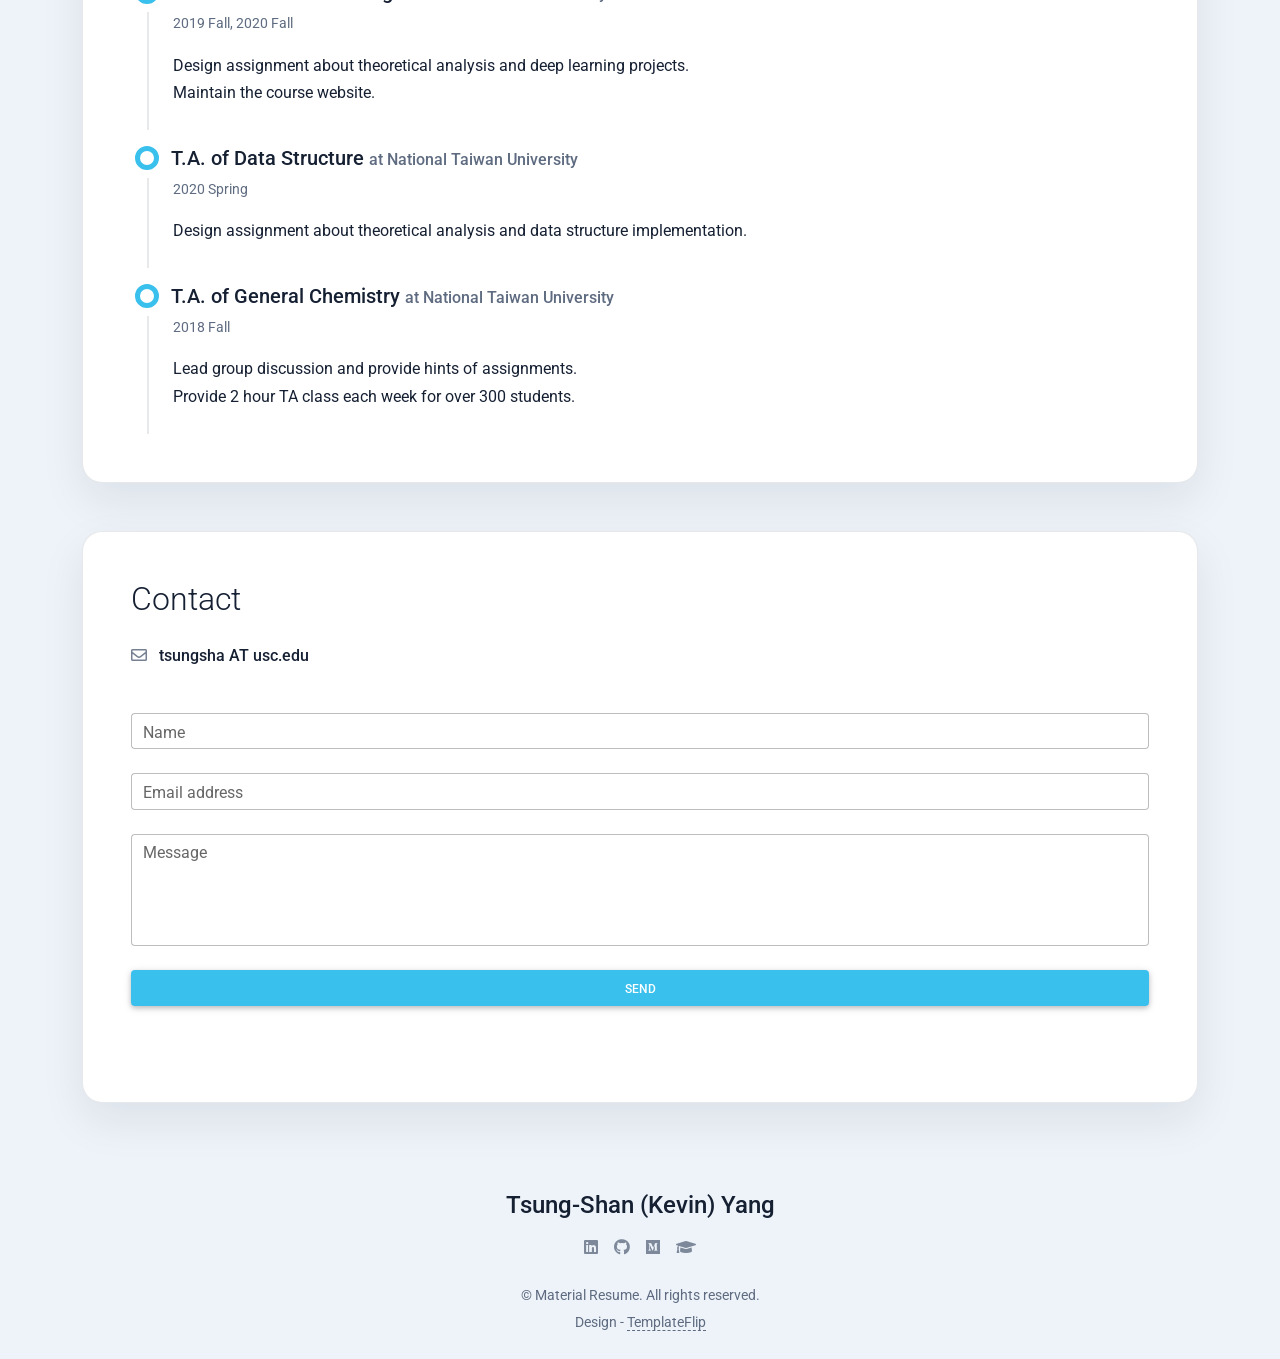
==== commit 72a09316: "Fix theme toggle and align navigation control" ====
--- a/index.html
+++ b/index.html
@@ -8,8 +8,44 @@
     <title>Tsung-Shan (Kevin) Yang | Machine Learning Engineer</title>
     <script>
       (() => {
-        const savedTheme = localStorage.getItem('theme');
-        if (savedTheme) document.documentElement.dataset.theme = savedTheme;
+        const root = document.documentElement;
+        const systemTheme = window.matchMedia('(prefers-color-scheme: dark)');
+
+        try {
+          const savedTheme = localStorage.getItem('theme');
+          if (savedTheme === 'light' || savedTheme === 'dark') root.dataset.theme = savedTheme;
+        } catch (_) {
+          // Theme selection still works when browser storage is unavailable.
+        }
+
+        function activeTheme() {
+          return root.dataset.theme || (systemTheme.matches ? 'dark' : 'light');
+        }
+
+        function updateThemeToggle() {
+          const toggle = document.querySelector('#theme-toggle');
+          if (!toggle) return;
+
+          const isDark = activeTheme() === 'dark';
+          toggle.setAttribute('aria-pressed', String(isDark));
+          toggle.setAttribute('aria-label', isDark ? 'Switch to light mode' : 'Switch to dark mode');
+          toggle.querySelector('i').className = isDark ? 'fas fa-sun' : 'fas fa-moon';
+        }
+
+        window.toggleTheme = () => {
+          const nextTheme = activeTheme() === 'dark' ? 'light' : 'dark';
+          root.dataset.theme = nextTheme;
+
+          try {
+            localStorage.setItem('theme', nextTheme);
+          } catch (_) {
+            // The selected theme remains active for this visit.
+          }
+
+          updateThemeToggle();
+        };
+
+        window.updateThemeToggle = updateThemeToggle;
       })();
     </script>
     <link rel="icon" type="image/x-icon" href="favicon.ico" />
@@ -70,13 +106,15 @@
                 <li class="nav-item">
                   <a class="nav-link" href="#contact" title="Contact"><span class="menu-title">Contact</span></a>
                 </li>
+                <li class="nav-item nav-theme-item">
+                  <button class="theme-toggle" id="theme-toggle" type="button" onclick="toggleTheme()" aria-label="Switch color theme" aria-pressed="false" title="Switch color theme">
+                    <i class="fas fa-moon" aria-hidden="true"></i>
+                    <span class="sr-only">Switch color theme</span>
+                  </button>
+                </li>
               </ul>
             </nav>
           </div>
-          <button class="theme-toggle" id="theme-toggle" type="button" aria-label="Switch color theme" aria-pressed="false">
-            <i class="fas fa-moon" aria-hidden="true"></i>
-            <span class="sr-only">Switch color theme</span>
-          </button>
         </div>
       </div>
     </header>
--- a/css/main.css
+++ b/css/main.css
@@ -160,7 +160,7 @@
   justify-content: center;
   width: 2.5rem;
   height: 2.5rem;
-  margin: 0.25rem 0;
+  margin: 0;
   border: 1px solid var(--border);
   border-radius: 50%;
   background: var(--surface);
@@ -173,6 +173,11 @@
   background: var(--surface-muted);
   color: var(--accent);
   transform: translateY(-1px);
+}
+
+.nav-theme-item {
+  display: flex;
+  align-items: center;
 }
 
 .cover {
@@ -306,10 +311,6 @@
     float: right;
   }
 
-  .theme-toggle {
-    float: right;
-    margin-left: 1rem;
-  }
 }
 
 @media (max-width: 767px) {
@@ -343,12 +344,6 @@
   .site-nav .nav-link {
     font-size: 0.88rem;
     line-height: 2rem;
-  }
-
-  .theme-toggle {
-    position: absolute;
-    top: 0.55rem;
-    right: 1rem;
   }
 
   .cover {
